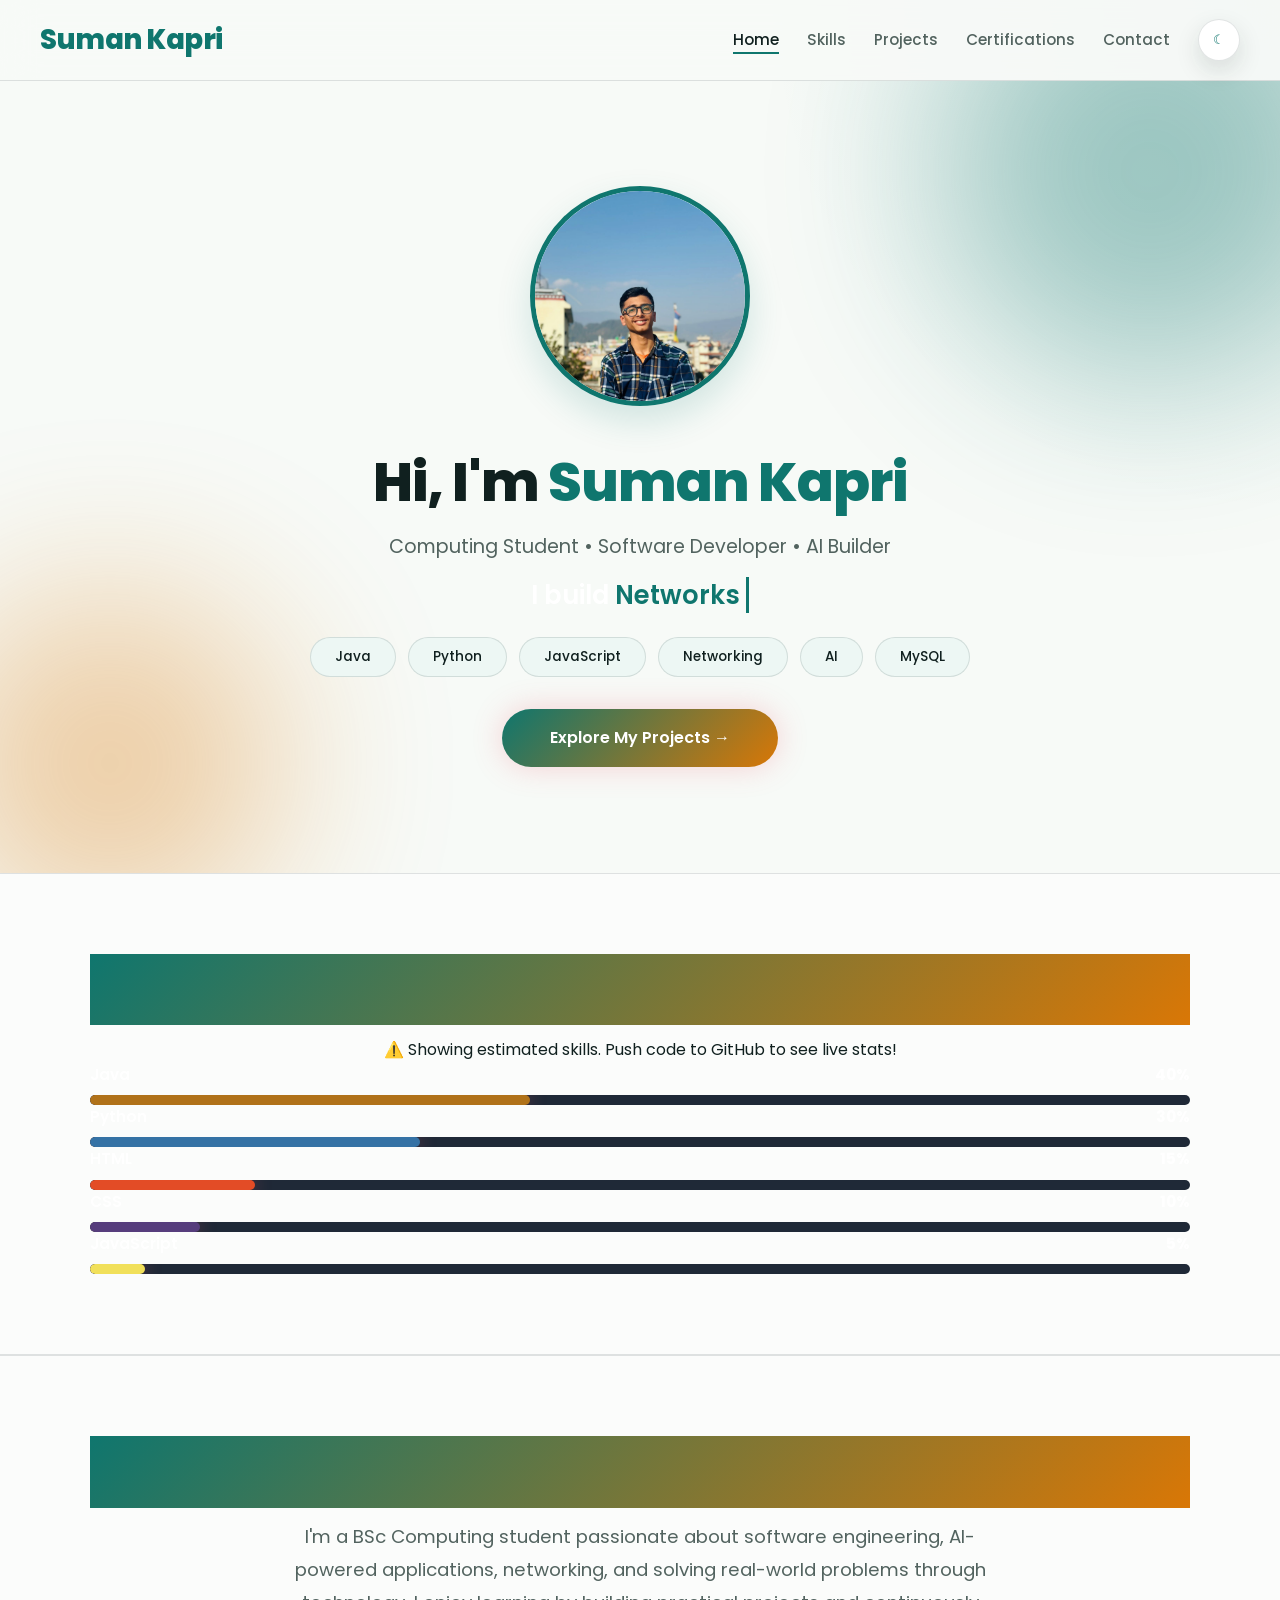
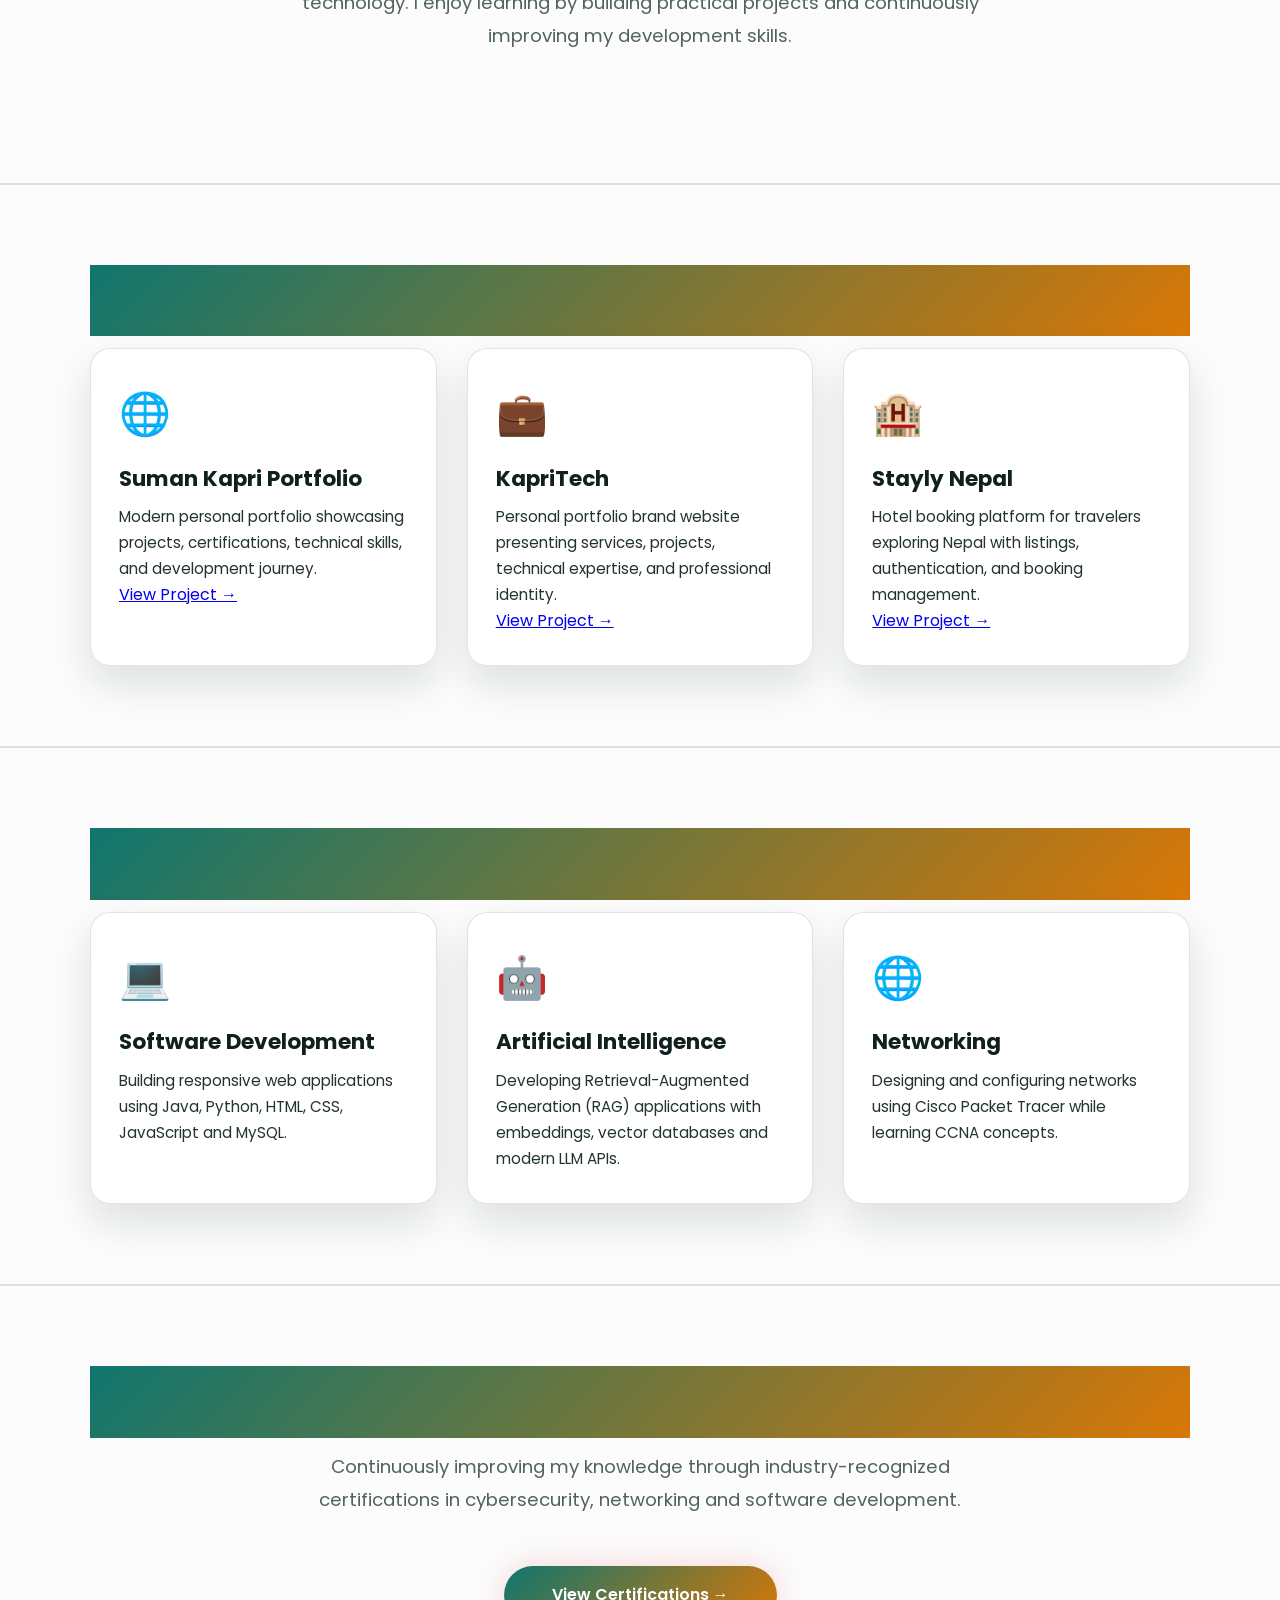
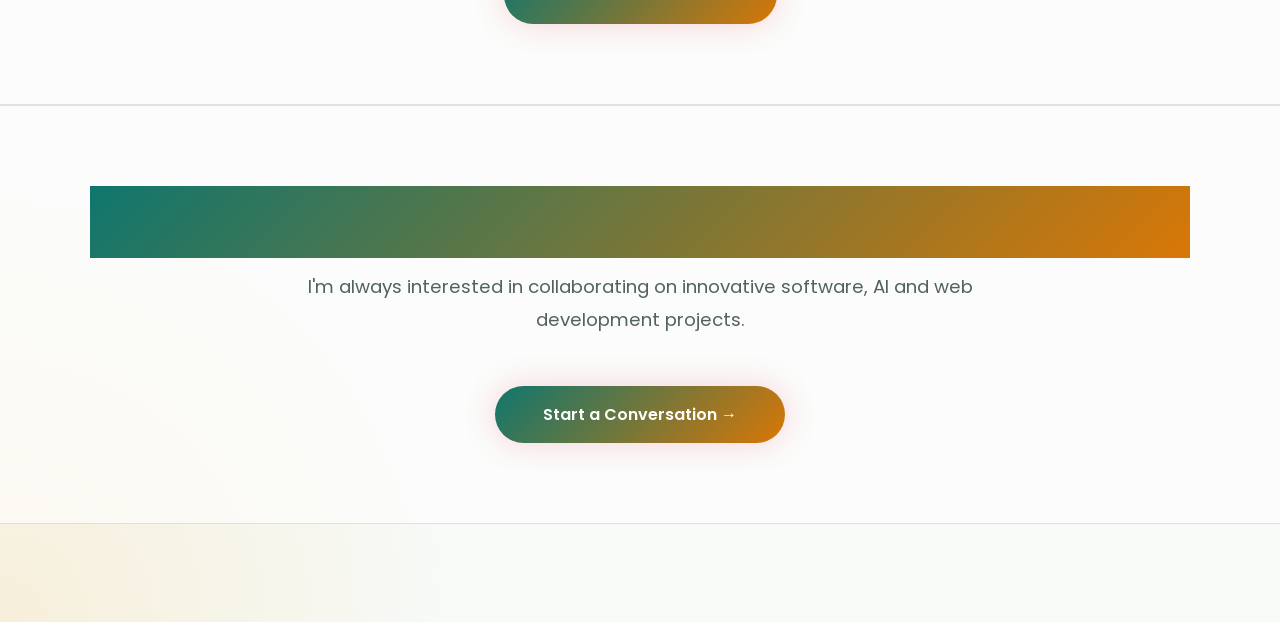
==== index.html @ a9ea6607 "Add new style.color, toogle theme ," ====
<!DOCTYPE html> 
<html lang="en"> 
    <head> <meta charset="UTF-8" />
         <meta name="viewport" content="width=device-width, initial-scale=1.0" /> 
         <title>Suman Kapri | Software Developer & AI Builder</title>
         <meta name="description" content="Portfolio of Suman Kapri, a BSc Computing student building software, AI applications, web projects, and networking solutions." />
         <!-- Premium Google Font --> 
          <link href="https://fonts.googleapis.com/css2?family=Poppins:wght@400;500;600;700;800&display=swap" rel="stylesheet" />
           <link rel="stylesheet" href="css/style.css" /> 
        </head>

<body>

<header>
    <nav>
        <div class="logo">Suman Kapri</div>

        <ul class="nav-links">
            <li><a href="index.html" class="active">Home</a></li>
            <li><a href="skills.html">Skills</a></li>
            <li><a href="projects.html">Projects</a></li>
            <li><a href="certifications.html">Certifications</a></li>
            <li><a href="contact.html">Contact</a></li>
            <li><button class="theme-toggle" type="button" aria-label="Switch theme" title="Switch theme"><span class="theme-icon">☀</span></button></li>
        </ul>
    </nav>
</header>

<!-- HERO -->

<section class="hero">

    <div class="floating-blob blob-1"></div>
    <div class="floating-blob blob-2"></div>

    <div class="hero-content">

        <img src="assets/suman-profile.jpg" alt="Suman Kapri">

        <h1>
            Hi, I'm <span>Suman Kapri</span>
        </h1>

        <p class="subtitle">
            Computing Student • Software Developer • AI Builder
        </p>

        <div class="typing-wrapper">
            <span class="static-text">I build </span>
            <span class="dynamic-text">AI Applications</span>
        </div>

        <div class="tech-tags">
            <span>Java</span>
            <span>Python</span>
            <span>JavaScript</span>
            <span>Networking</span>
            <span>AI</span>
            <span>MySQL</span>
        </div>

        <a href="projects.html" class="btn-glow">
            Explore My Projects →
        </a>

    </div>

</section>

<!-- GitHub Skills -->

<section class="expertise-section">

<div class="expertise-container">

<h2>GitHub <span>Tech Stack</span></h2>

<p id="githubSkillSummary">
Loading languages from GitHub...
</p>

<div id="githubSkillBars"></div>

</div>

</section>

<!-- ABOUT -->

<section class="expertise-section">

<div class="expertise-container">

<h2>About Me</h2>

<p class="expertise-intro">

I'm a BSc Computing student passionate about software engineering, AI-powered applications, networking, and solving real-world problems through technology. I enjoy learning by building practical projects and continuously improving my development skills.

</p>

</div>

</section>

<!-- FEATURED PROJECTS -->

<section class="expertise-section">

<div class="expertise-container">

<h2>Featured <span>Projects</span></h2>

<div class="expertise-grid">

<div class="expertise-card">

<div class="icon">🌐</div>

<h3>Suman Kapri Portfolio</h3>

<p>Modern personal portfolio showcasing projects, certifications, technical skills, and development journey.</p>

<a href="projects.html">View Project →</a>

</div>

<div class="expertise-card">

<div class="icon">💼</div>

<h3>KapriTech</h3>

<p>Personal portfolio brand website presenting services, projects, technical expertise, and professional identity.</p>

<a href="projects.html">View Project →</a>

</div>

<div class="expertise-card">

<div class="icon">🏨</div>

<h3>Stayly Nepal</h3>

<p>Hotel booking platform for travelers exploring Nepal with listings, authentication, and booking management.</p>

<a href="projects.html">View Project →</a>

</div>

</div>

</div>

</section>

<!-- EXPERTISE -->

<section class="expertise-section">

<div class="expertise-container">

<h2>My Expertise</h2>

<div class="expertise-grid">

<div class="expertise-card">

<div class="icon">💻</div>

<h3>Software Development</h3>

<p>Building responsive web applications using Java, Python, HTML, CSS, JavaScript and MySQL.</p>

</div>

<div class="expertise-card">

<div class="icon">🤖</div>

<h3>Artificial Intelligence</h3>

<p>Developing Retrieval-Augmented Generation (RAG) applications with embeddings, vector databases and modern LLM APIs.</p>

</div>

<div class="expertise-card">

<div class="icon">🌐</div>

<h3>Networking</h3>

<p>Designing and configuring networks using Cisco Packet Tracer while learning CCNA concepts.</p>

</div>

</div>

</div>

</section>

<!-- CERTIFICATIONS -->

<section class="expertise-section">

<div class="expertise-container">

<h2>Latest <span>Certifications</span></h2>

<p class="expertise-intro">

Continuously improving my knowledge through industry-recognized certifications in cybersecurity, networking and software development.

</p>

<a href="certifications.html" class="btn-glow">

View Certifications →

</a>

</div>

</section>



<section class="expertise-section">

<div class="expertise-container">

<h2>Let's Build Something Great</h2>

<p class="expertise-intro">

I'm always interested in collaborating on innovative software, AI and web development projects.

</p>

        <a href="contact.html"
class="btn-glow">

Start a Conversation →

</a>

</div>

</section>

<footer>

<p>© 2026 Suman Kapri • Built with HTML, CSS & JavaScript</p>

</footer>

<script src="js/script.js"></script>

</body>
</html>
---- css/style.css ----
/* ============================================================
   RESET & BASE
   ============================================================ */
* {
    margin: 0;
    padding: 0;
    box-sizing: border-box;
}

:root {
    --bg: #071013;
    --surface: #0d1b1e;
    --surface-strong: #10242a;
    --text: #f5fbf8;
    --muted: #a7bbb6;
    --border: rgba(255, 255, 255, 0.09);
    --accent: #14b8a6;
    --accent-2: #f59e0b;
    --accent-soft: rgba(20, 184, 166, 0.16);
    --shadow: rgba(0, 0, 0, 0.34);
    --hero-glow: rgba(20, 184, 166, 0.28);
}

body.light-theme {
    --bg: #f7faf7;
    --surface: #ffffff;
    --surface-strong: #edf7f4;
    --text: #10201f;
    --muted: #52635f;
    --border: rgba(15, 36, 34, 0.12);
    --accent: #0f766e;
    --accent-2: #d97706;
    --accent-soft: rgba(15, 118, 110, 0.12);
    --shadow: rgba(15, 36, 34, 0.13);
    --hero-glow: rgba(15, 118, 110, 0.16);
}

html {
    scroll-behavior: smooth;
}

body {
    font-family: 'Poppins', sans-serif;
    background:
        radial-gradient(circle at top right, var(--accent-soft), transparent 32rem),
        radial-gradient(circle at bottom left, rgba(245, 158, 11, 0.12), transparent 28rem),
        var(--bg);
    color: var(--text);
    min-height: 100vh;
    overflow-x: hidden;
    line-height: 1.6;
    transition: background 0.3s ease, color 0.3s ease;
}

/* ============================================================
   HEADER / NAV
   ============================================================ */
header {
    padding: 18px 40px;
    background: rgba(10, 10, 15, 0.92);
    backdrop-filter: blur(18px);
    -webkit-backdrop-filter: blur(18px);
    border-bottom: 1px solid rgba(255, 255, 255, 0.06);
    position: sticky;
    top: 0;
    z-index: 1000;
}

nav {
    display: flex;
    justify-content: space-between;
    align-items: center;
    max-width: 1200px;
    margin: 0 auto;
}

.logo {
    font-size: 1.7rem;
    font-weight: 800;
    color: #f5576c;
    letter-spacing: -0.5px;
}
.logo span {
    color: #fff;
    font-weight: 300;
}

.nav-links {
    display: flex;
    align-items: center;
    gap: 28px;
    list-style: none;
}
.nav-links li a {
    color: rgba(255, 255, 255, 0.8);
    text-decoration: none;
    font-weight: 500;
    font-size: 0.95rem;
    transition: color 0.3s ease;
    position: relative;
}
.nav-links li a::after {
    content: '';
    position: absolute;
    bottom: -4px;
    left: 0;
    width: 0%;
    height: 2px;
    background: #f5576c;
    transition: width 0.3s ease;
}
.nav-links li a:hover::after,
.nav-links li a.active::after {
    width: 100%;
}
.nav-links li a:hover,
.nav-links li a.active {
    color: #fff;
}
.nav-links li a i {
    font-size: 1.2rem;
    background: rgba(255, 255, 255, 0.06);
    padding: 8px 10px;
    border-radius: 50%;
    transition: all 0.3s ease;
    width: 38px;
    text-align: center;
    color: #fff;
}
.nav-links li a i:hover {
    background: #f5576c;
    color: #fff !important;
    transform: translateY(-3px);
    box-shadow: 0 8px 28px rgba(245, 87, 108, 0.45);
}

/* ============================================================
   HERO
   ============================================================ */

   .hero-content img {
    width: 220px;
    height: 220px;
    border-radius: 50%;
    object-fit: cover;
    object-position: center top;
    border: 5px solid #F5576C;
    box-shadow: 0 15px 35px rgba(245, 87, 108, 0.35);
    margin-bottom: 25px;
    transition: transform 0.4s ease;
}

.hero-content img:hover {
    transform: scale(1.05);
}

.hero {
    min-height: 88vh;
    display: flex;
    align-items: center;
    justify-content: center;
    padding: 40px 20px;
    position: relative;
    overflow: hidden;
}

.floating-blob {
    position: absolute;
    border-radius: 50%;
    filter: blur(90px);
    opacity: 0.35;
    animation: floatBlob 7s ease-in-out infinite alternate;
}
.blob-1 {
    width: 420px;
    height: 420px;
    background: #f5576c;
    top: -120px;
    right: -80px;
}
.blob-2 {
    width: 340px;
    height: 340px;
    background: #f093fb;
    bottom: -60px;
    left: -60px;
    animation-delay: 2.2s;
}
@keyframes floatBlob {
    0% { transform: translate(0, 0) scale(1); }
    100% { transform: translate(35px, -35px) scale(1.12); }
}

.hero-content {
    text-align: center;
    max-width: 820px;
    z-index: 2;
    position: relative;
}
.hero-content .avatar {
    width: 150px;
    height: 150px;
    border-radius: 50%;
    object-fit: cover;
    border: 3px solid rgba(255, 255, 255, 0.08);
    box-shadow: 0 0 50px rgba(245, 87, 108, 0.2);
    transition: all 0.5s ease;
    margin-bottom: 22px;
}
.hero-content .avatar:hover {
    transform: scale(1.04);
    box-shadow: 0 0 70px rgba(245, 87, 108, 0.35);
    border-color: #f5576c;
}
.hero-content h1 {
    font-size: 3.4rem;
    font-weight: 800;
    margin-bottom: 6px;
    letter-spacing: -1px;
}
.hero-content h1 .highlight,
.hero-content h1 span {
    color: #f5576c;
}
.hero-content .subtitle {
    font-size: 1.2rem;
    color: #aaa;
    font-weight: 400;
    margin-bottom: 12px;
}
.typing-wrapper {
    font-size: 1.6rem;
    font-weight: 600;
    margin: 8px 0 22px;
}
.typing-wrapper .static-text {
    color: #fff;
}
.typing-wrapper .dynamic-text {
    color: #f5576c;
    border-right: 3px solid #f5576c;
    padding-right: 6px;
    animation: blinkCursor 0.75s step-end infinite;
}
@keyframes blinkCursor {
    50% { border-color: transparent; }
}

.tech-tags {
    display: flex;
    flex-wrap: wrap;
    justify-content: center;
    gap: 12px;
    margin: 18px 0 32px;
}
.tech-tags span {
    background: rgba(255, 255, 255, 0.05);
    padding: 8px 24px;
    border-radius: 50px;
    font-size: 0.85rem;
    font-weight: 500;
    color: #ddd;
    border: 1px solid rgba(255, 255, 255, 0.05);
    transition: all 0.3s ease;
    cursor: default;
}
.tech-tags span:hover {
    background: rgba(245, 87, 108, 0.12);
    border-color: #f5576c;
    transform: translateY(-2px);
    color: #fff;
}

.btn-glow {
    display: inline-block;
    padding: 16px 48px;
    background: linear-gradient(135deg, #f093fb, #f5576c);
    color: #fff;
    font-weight: 600;
    font-size: 1rem;
    border-radius: 50px;
    text-decoration: none;
    transition: all 0.3s ease;
    box-shadow: 0 0 30px rgba(245, 87, 108, 0.25);
    border: none;
    cursor: pointer;
}
.btn-glow:hover {
    transform: translateY(-3px) scale(1.02);
    box-shadow: 0 0 55px rgba(245, 87, 108, 0.45);
}

/* ============================================================
   EXPERTISE
   ============================================================ */
.expertise-section {
    padding: 80px 20px;
    background: rgba(255, 255, 255, 0.015);
    border-top: 1px solid rgba(255, 255, 255, 0.05);
    border-bottom: 1px solid rgba(255, 255, 255, 0.05);
    text-align: center;
}
.expertise-container {
    max-width: 1100px;
    margin: 0 auto;
}
.expertise-container h2 {
    font-size: 2.8rem;
    font-weight: 800;
    margin-bottom: 12px;
    background: linear-gradient(135deg, #f093fb, #f5576c);
    -webkit-background-clip: text;
    -webkit-text-fill-color: transparent;
    background-clip: text;
}
.expertise-intro {
    font-size: 1.15rem;
    color: #bbb;
    max-width: 700px;
    margin: 0 auto 50px;
    line-height: 1.8;
}
.expertise-grid {
    display: grid;
    grid-template-columns: repeat(auto-fit, minmax(270px, 1fr));
    gap: 30px;
    text-align: left;
}
.expertise-card {
    background: rgba(255, 255, 255, 0.04);
    padding: 32px 28px;
    border-radius: 20px;
    border: 1px solid rgba(255, 255, 255, 0.06);
    transition: all 0.35s ease;
    position: relative;
    overflow: hidden;
}
.expertise-card::before {
    content: '';
    position: absolute;
    inset: 0;
    background: radial-gradient(circle at 20% 30%, rgba(245, 87, 108, 0.06), transparent 70%);
    opacity: 0;
    transition: opacity 0.5s ease;
}
.expertise-card:hover::before {
    opacity: 1;
}
.expertise-card:hover {
    transform: translateY(-8px);
    border-color: #f5576c;
    box-shadow: 0 20px 40px rgba(0, 0, 0, 0.35);
    background: rgba(255, 255, 255, 0.06);
}
.expertise-card .icon {
    font-size: 2.6rem;
    margin-bottom: 14px;
    display: block;
}
.expertise-card h3 {
    font-size: 1.35rem;
    color: #fff;
    margin-bottom: 8px;
}
.expertise-card p {
    color: #b0b0b0;
    line-height: 1.7;
    font-size: 0.95rem;
}

/* ============================================================
   PROJECTS (ALIGNED WITH YOUR SNIPPET)
   ============================================================ */
.page-hero {
    padding: 60px 20px 30px;
    text-align: center;
}
.page-hero-content h1 {
    font-size: 3rem;
    font-weight: 800;
    margin-bottom: 8px;
}
.page-hero-content h1 span {
    color: #f5576c;
}
.page-hero-content p {
    color: #aaa;
    font-size: 1.15rem;
}

.projects-section {
    padding: 30px 20px 80px;
    max-width: 1200px;
    margin: 0 auto;
}

/* ---- Project card (your style) ---- */
.project-card {
    display: flex;
    gap: 30px;
    background: #111827;
    border: 1px solid rgba(255, 255, 255, 0.08);
    border-radius: 20px;
    overflow: hidden;
    margin: 40px 0;
    transition: 0.35s ease;
}
.project-card:hover {
    transform: translateY(-8px);
    box-shadow: 0 18px 40px rgba(0, 0, 0, 0.35);
}

.project-image {
    width: 40%;
    min-height: 320px;
    overflow: hidden;
}
.project-image img {
    width: 100%;
    height: 100%;
    object-fit: cover;
    transition: 0.4s;
}
.project-card:hover .project-image img {
    transform: scale(1.05);
}

.project-content {
    width: 60%;
    padding: 35px;
}
.project-category {
    display: inline-block;
    color: #f5576c;
    font-size: 14px;
    font-weight: 600;
    margin-bottom: 12px;
    letter-spacing: 1px;
}
.project-title {
    color: #fff;
    font-size: 2rem;
    margin-bottom: 18px;
}
.project-description {
    color: #bfc7d5;
    line-height: 1.8;
    font-size: 16px;
    margin-bottom: 25px;
}
.project-tech {
    display: flex;
    flex-wrap: wrap;
    gap: 10px;
    margin-bottom: 30px;
}
.project-tech span {
    background: #1f2937;
    color: #fff;
    padding: 8px 14px;
    border-radius: 30px;
    font-size: 14px;
    transition: 0.3s;
}
.project-tech span:hover {
    background: #f5576c;
}
.project-links {
    display: flex;
    gap: 15px;
}
.btn-project {
    text-decoration: none;
    padding: 12px 22px;
    border-radius: 10px;
    background: #f5576c;
    color: #fff;
    font-weight: 600;
    transition: 0.3s;
}
.btn-project:hover {
    background: #e6475d;
}
.btn-project.demo {
    background: transparent;
    border: 2px solid #f5576c;
}
.btn-project.demo:hover {
    background: #f5576c;
}

/* ============================================================
   CERTIFICATIONS
   ============================================================ */
.certifications-header {
    max-width: 800px;
    margin: 80px auto 50px;
    text-align: center;
    padding: 0 20px;
}
.certifications-header h1 {
    font-size: 3rem;
    margin-bottom: 12px;
    font-weight: 800;
}
.certifications-header h1 span {
    color: #f5576c;
}
.certifications-header p {
    color: #aaa;
    line-height: 1.8;
    font-size: 1.05rem;
}
.certifications-grid {
    max-width: 1200px;
    margin: 0 auto 80px;
    padding: 0 20px;
    display: grid;
    grid-template-columns: repeat(auto-fit, minmax(340px, 1fr));
    gap: 30px;
}
.certificate-card {
    background: #111118;
    border-radius: 20px;
    padding: 32px 28px;
    border: 1px solid rgba(255, 255, 255, 0.06);
    transition: all 0.35s ease;
}
.certificate-card:hover {
    transform: translateY(-6px);
    border-color: #f5576c;
    box-shadow: 0 18px 40px rgba(0, 0, 0, 0.3);
}
.certificate-card h2 {
    color: #fff;
    font-size: 1.4rem;
    margin-bottom: 10px;
}
.certificate-card p {
    color: #b0b0b0;
    line-height: 1.7;
    margin: 6px 0;
}
.certificate-card h4 {
    color: #ddd;
    margin-top: 20px;
    margin-bottom: 12px;
    font-size: 0.95rem;
    font-weight: 600;
}
.certificate-card .skills {
    display: flex;
    flex-wrap: wrap;
    gap: 8px;
    margin-bottom: 22px;
}
.certificate-card .skills span {
    background: rgba(255, 255, 255, 0.06);
    color: #ccc;
    padding: 6px 16px;
    border-radius: 50px;
    font-size: 0.8rem;
    font-weight: 500;
    transition: 0.3s ease;
}
.certificate-card .skills span:hover {
    background: rgba(245, 87, 108, 0.15);
    color: #f5576c;
}
.certificate-buttons {
    display: flex;
    flex-wrap: wrap;
    gap: 12px;
}
.certificate-buttons a {
    text-decoration: none;
    padding: 10px 24px;
    border-radius: 50px;
    font-weight: 600;
    font-size: 0.85rem;
    transition: all 0.3s ease;
}
.certificate-buttons a:first-child {
    background: #f5576c;
    color: #fff;
}
.certificate-buttons a:first-child:hover {
    background: #e0435a;
    transform: translateY(-2px);
    box-shadow: 0 8px 25px rgba(245, 87, 108, 0.25);
}
.certificate-buttons a:last-child {
    border: 2px solid #f5576c;
    color: #f5576c;
    background: transparent;
}
.certificate-buttons a:last-child:hover {
    background: #f5576c;
    color: #fff;
    transform: translateY(-2px);
}

/* ==========================
   SKILLS PAGE
========================== */

.skills-section{
    padding:100px 8%;
    background:#0f172a;
}

.skills-section h2{
    text-align:center;
    font-size:3rem;
    color:#fff;
    margin-bottom:15px;
}

.skills-intro{
    max-width:700px;
    margin:0 auto 70px;
    text-align:center;
    color:#94a3b8;
    line-height:1.8;
}

.skills-grid{
    display:grid;
    grid-template-columns:repeat(auto-fit,minmax(320px,1fr));
    gap:35px;
}

/* CARD */

.skill-card{
    position:relative;
    background:rgba(255,255,255,.05);
    backdrop-filter:blur(15px);
    border:1px solid rgba(255,255,255,.08);
    border-radius:24px;
    padding:35px;
    transition:.4s;
    overflow:hidden;
}

.skill-card::before{
    content:"";
    position:absolute;
    top:0;
    left:0;
    width:100%;
    height:5px;
    background:linear-gradient(90deg,#F5576C,#7C3AED);
}

.skill-card:hover{
    transform:translateY(-10px);
    box-shadow:0 20px 45px rgba(245,87,108,.25);
}

.skill-card h3{
    color:#fff;
    font-size:1.4rem;
    margin-bottom:25px;
}

.skill-card ul{
    list-style:none;
    padding:0;
}

.skill-card li{
    display:flex;
    align-items:center;
    margin:14px 0;
    color:#d1d5db;
    font-size:15px;
}

.skill-card li::before{
    content:"✔";
    color:#F5576C;
    font-weight:bold;
    margin-right:12px;
}

/* GITHUB */

.github-skills-wrapper{
    margin-top:90px;
    background:rgba(255,255,255,.04);
    border:1px solid rgba(255,255,255,.08);
    border-radius:25px;
    padding:50px;
}

.github-skills-wrapper h2{
    margin-bottom:30px;
}

.skill-bars-container{
    margin-top:30px;
}

/* CURRENT FOCUS */

.focus-box{
    margin-top:80px;
    text-align:center;
}

.focus-tags{
    display:flex;
    flex-wrap:wrap;
    justify-content:center;
    gap:15px;
    margin-top:30px;
}

.focus-tags span{
    padding:12px 22px;
    background:#1e293b;
    border-radius:50px;
    color:#fff;
    border:1px solid rgba(255,255,255,.08);
    transition:.3s;
}

.focus-tags span:hover{
    background:#F5576C;
}

/* ============================================================
   CONTACT
   ============================================================ */
.contact-header {
    max-width: 800px;
    margin: 80px auto 45px;
    text-align: center;
    padding: 0 20px;
}

.contact-header h1 {
    font-size: 3rem;
    font-weight: 800;
    margin-bottom: 12px;
    background: linear-gradient(135deg, #f093fb, #f5576c);
    -webkit-background-clip: text;
    -webkit-text-fill-color: transparent;
    background-clip: text;
}

.contact-header p {
    color: #aaa;
    line-height: 1.8;
    font-size: 1.05rem;
}

.contact-container {
    width: min(1120px, calc(100% - 40px));
    margin: 0 auto 80px;
    display: grid;
    grid-template-columns: minmax(260px, 0.9fr) minmax(320px, 1.1fr);
    gap: 30px;
}

.contact-info {
    display: grid;
    gap: 18px;
}

.info-card,
.contact-form {
    background: rgba(255, 255, 255, 0.04);
    border: 1px solid rgba(255, 255, 255, 0.07);
    border-radius: 20px;
    padding: 26px;
    box-shadow: 0 18px 40px rgba(0, 0, 0, 0.22);
}

.info-card {
    min-height: 132px;
}

.info-card i {
    color: #f5576c;
    font-size: 1.45rem;
    margin-bottom: 12px;
}

.info-card h3 {
    font-size: 1.1rem;
    margin-bottom: 6px;
}

.info-card p,
.info-card a {
    color: #bfc7d5;
    text-decoration: none;
    overflow-wrap: anywhere;
}

.info-card a:hover {
    color: #fff;
}

.contact-form form {
    display: grid;
    gap: 16px;
}

.contact-form input,
.contact-form textarea {
    width: 100%;
    border: 1px solid rgba(255, 255, 255, 0.08);
    border-radius: 12px;
    background: #0f172a;
    color: #fff;
    font: inherit;
    padding: 14px 16px;
    outline: none;
    transition: border-color 0.25s ease, box-shadow 0.25s ease;
}

.contact-form textarea {
    resize: vertical;
    min-height: 160px;
}

.contact-form input:focus,
.contact-form textarea:focus {
    border-color: #f5576c;
    box-shadow: 0 0 0 4px rgba(245, 87, 108, 0.12);
}

.contact-form button {
    justify-self: start;
    border: 0;
    border-radius: 50px;
    padding: 14px 34px;
    background: linear-gradient(135deg, #f093fb, #f5576c);
    color: #fff;
    font: inherit;
    font-weight: 700;
    cursor: pointer;
    transition: transform 0.25s ease, box-shadow 0.25s ease;
}

.contact-form button:hover {
    transform: translateY(-2px);
    box-shadow: 0 12px 30px rgba(245, 87, 108, 0.28);
}

/* ============================================================
   THEME POLISH
   ============================================================ */
header {
    background: color-mix(in srgb, var(--bg) 88%, transparent);
    border-bottom-color: var(--border);
}

.logo,
.hero-content h1 .highlight,
.hero-content h1 span,
.typing-wrapper .dynamic-text,
.project-category,
.certifications-header h1 span,
.certificate-card .skills span:hover,
.info-card i,
footer p:hover,
.footer-social a:hover {
    color: var(--accent);
}

.nav-links li a {
    color: var(--muted);
}

.nav-links li a:hover,
.nav-links li a.active {
    color: var(--text);
}

.nav-links li a::after,
.nav-links li a i:hover,
.project-tech span:hover,
.btn-project,
.certificate-buttons a:first-child,
.certificate-buttons a:last-child:hover,
.focus-tags span:hover {
    background: var(--accent);
}

.hero-content img,
.hero-content .avatar:hover,
.tech-tags span:hover,
.expertise-card:hover,
.certificate-card:hover,
.btn-project.demo,
.certificate-buttons a:last-child,
.contact-form input:focus,
.contact-form textarea:focus {
    border-color: var(--accent);
}

.typing-wrapper .dynamic-text {
    border-right-color: var(--accent);
}

.blob-1 {
    background: var(--accent);
}

.blob-2 {
    background: var(--accent-2);
}

.btn-glow,
.expertise-container h2,
.skill-card::before,
.contact-header h1,
.contact-form button {
    background: linear-gradient(135deg, var(--accent), var(--accent-2));
}

.hero-content img {
    box-shadow: 0 15px 35px var(--hero-glow);
}

.expertise-section {
    background: color-mix(in srgb, var(--surface) 58%, transparent);
    border-color: var(--border);
}

.expertise-card,
.skill-card,
.github-skills-wrapper,
.info-card,
.contact-form {
    background: color-mix(in srgb, var(--surface) 88%, transparent);
    border-color: var(--border);
    box-shadow: 0 18px 40px var(--shadow);
}

.project-card,
.certificate-card {
    background: var(--surface);
    border-color: var(--border);
}

.skills-section,
.contact-form input,
.contact-form textarea {
    background: var(--surface-strong);
}

.hero-content .subtitle,
.expertise-intro,
.page-hero-content p,
.certifications-header p,
.skills-intro,
.github-summary,
.info-card p,
.info-card a {
    color: var(--muted);
}

.expertise-card h3,
.project-title,
.certificate-card h2,
.skill-card h3,
.github-skills-wrapper h2,
.github-skills-wrapper h3,
.skill-info,
.contact-form input,
.contact-form textarea {
    color: var(--text);
}

.expertise-card p,
.project-description,
.certificate-card p,
.skill-card li {
    color: color-mix(in srgb, var(--text) 72%, var(--muted));
}

.skill-card li::before {
    color: var(--accent);
}

.tech-tags span,
.project-tech span,
.certificate-card .skills span,
.focus-tags span {
    background: var(--surface-strong);
    color: var(--text);
    border-color: var(--border);
}

footer {
    border-top-color: var(--border);
}

footer p {
    color: var(--muted);
}

.theme-toggle {
    width: 42px;
    height: 42px;
    display: inline-grid;
    place-items: center;
    border: 1px solid var(--border);
    border-radius: 50%;
    background: var(--surface);
    color: var(--accent);
    cursor: pointer;
    box-shadow: 0 10px 24px var(--shadow);
    transition: transform 0.25s ease, background 0.25s ease, color 0.25s ease;
}

.theme-toggle:hover {
    transform: translateY(-2px);
    background: var(--accent);
    color: #fff;
}

/* RESPONSIVE */

@media(max-width:768px){

.skills-section{
    padding:70px 25px;
}

.skills-section h2{
    font-size:2.2rem;
}

.github-skills-wrapper{
    padding:30px;
}

}


/* ============================================================
   GITHUB LIVE SKILL BARS
============================================================ */

.github-skills-wrapper{
    margin-top:80px;
    padding:45px;
    background:rgba(255,255,255,.05);
    backdrop-filter:blur(18px);
    border:1px solid rgba(255,255,255,.08);
    border-radius:24px;
    box-shadow:0 15px 40px rgba(0,0,0,.25);
}

.github-skills-wrapper h2,
.github-skills-wrapper h3{
    text-align:center;
    color:#fff;
    font-size:1.7rem;
    margin-bottom:35px;
}

.skill-bars-container{
    display:flex;
    flex-direction:column;
    gap:22px;
}

.skill-row{
    opacity:0;
    animation:slideBar .7s ease forwards;
}

.skill-row:nth-child(1){animation-delay:.05s;}
.skill-row:nth-child(2){animation-delay:.12s;}
.skill-row:nth-child(3){animation-delay:.19s;}
.skill-row:nth-child(4){animation-delay:.26s;}
.skill-row:nth-child(5){animation-delay:.33s;}
.skill-row:nth-child(6){animation-delay:.40s;}

@keyframes slideBar{

0%{
opacity:0;
transform:translateX(-25px);
}

100%{
opacity:1;
transform:translateX(0);
}

}

.skill-info{

display:flex;
justify-content:space-between;
align-items:center;

font-size:.95rem;
font-weight:600;

margin-bottom:8px;

color:#fff;

}

.skill-track{

width:100%;
height:10px;

background:#1f2937;

border-radius:50px;

overflow:hidden;

}

.skill-track span{

display:block;

height:100%;
width:0;

border-radius:50px;

background:linear-gradient(
90deg,
#F5576C,
#7C3AED,
#06B6D4
);

box-shadow:0 0 18px rgba(245,87,108,.4);

transition:width 1.5s ease;

}

.github-summary{

margin-top:30px;

text-align:center;

color:#94a3b8;

font-size:.9rem;

padding-top:20px;

border-top:1px solid rgba(255,255,255,.08);

line-height:1.8;

}

/* ============================================================
   FOOTER
   ============================================================ */
footer {
    padding: 32px 20px;
    text-align: center;
    border-top: 1px solid rgba(255, 255, 255, 0.04);
    margin-top: 10px;
}
footer p {
    color: rgba(255, 255, 255, 0.3);
    font-size: 0.9rem;
    letter-spacing: 0.5px;
    transition: color 0.3s ease;
}
footer p:hover {
    color: #f5576c;
}
.footer-social {
    margin-top: 14px;
    display: flex;
    justify-content: center;
    gap: 18px;
}
.footer-social a {
    color: rgba(255, 255, 255, 0.25);
    font-size: 1.4rem;
    transition: all 0.3s ease;
}
.footer-social a:hover {
    color: #f5576c;
    transform: translateY(-3px);
}

/* ============================================================
   RESPONSIVE
   ============================================================ */
@media (max-width: 900px) {
    .project-card {
        flex-direction: column;
    }
    .project-image,
    .project-content {
        width: 100%;
    }
    .project-image {
        height: 250px;
    }
    .project-title {
        font-size: 1.7rem;
    }
}

@media (max-width: 768px) {
    header { padding: 14px 20px; }
    nav { flex-direction: column; gap: 12px; }
    .nav-links { gap: 18px; flex-wrap: wrap; justify-content: center; }
    .nav-links li a i { font-size: 1rem; padding: 6px 8px; width: 34px; }

    .hero { min-height: 70vh; padding: 20px; }
    .hero-content h1 { font-size: 2.2rem !important; }
    .hero-content .subtitle { font-size: 0.95rem !important; }
    .typing-wrapper { font-size: 1.1rem; }
    .tech-tags span { font-size: 0.75rem; padding: 6px 14px; }
    .btn-glow { padding: 14px 32px !important; font-size: 0.9rem !important; }

    .expertise-container h2 { font-size: 2.2rem !important; }
    .expertise-intro { font-size: 0.95rem !important; padding: 0 10px; }
    .expertise-grid { grid-template-columns: 1fr; gap: 18px; }

    .page-hero-content h1 { font-size: 2.2rem; }
    .projects-section { padding: 20px 10px; }

    .certifications-grid { grid-template-columns: 1fr; padding: 0 10px; }
    .certifications-header h1 { font-size: 2.2rem; }
    .certificate-card { padding: 24px 20px; }
    .contact-header { margin-top: 55px; }
    .contact-header h1 { font-size: 2.2rem; }
    .contact-container {
        grid-template-columns: 1fr;
        width: min(100% - 32px, 680px);
        margin-bottom: 60px;
    }

    .floating-blob { display: none; }
    .github-skills-wrapper { padding: 20px 16px; }

    .project-links { flex-direction: column; align-items: stretch; }
    .btn-project { text-align: center; }
}

@media (max-width: 480px) {
    .hero-content h1 { font-size: 1.8rem !important; }
    .hero-content .avatar { width: 110px; height: 110px; }
    .expertise-card { padding: 24px 18px; }
    .project-card { padding: 0; } /* image and content already have padding */
    .project-content { padding: 20px; }
    .certificate-buttons { flex-direction: column; }
    .certificate-buttons a { text-align: center; }
    .info-card,
    .contact-form { padding: 22px 18px; }
    .contact-form button {
        width: 100%;
        justify-self: stretch;
    }
}
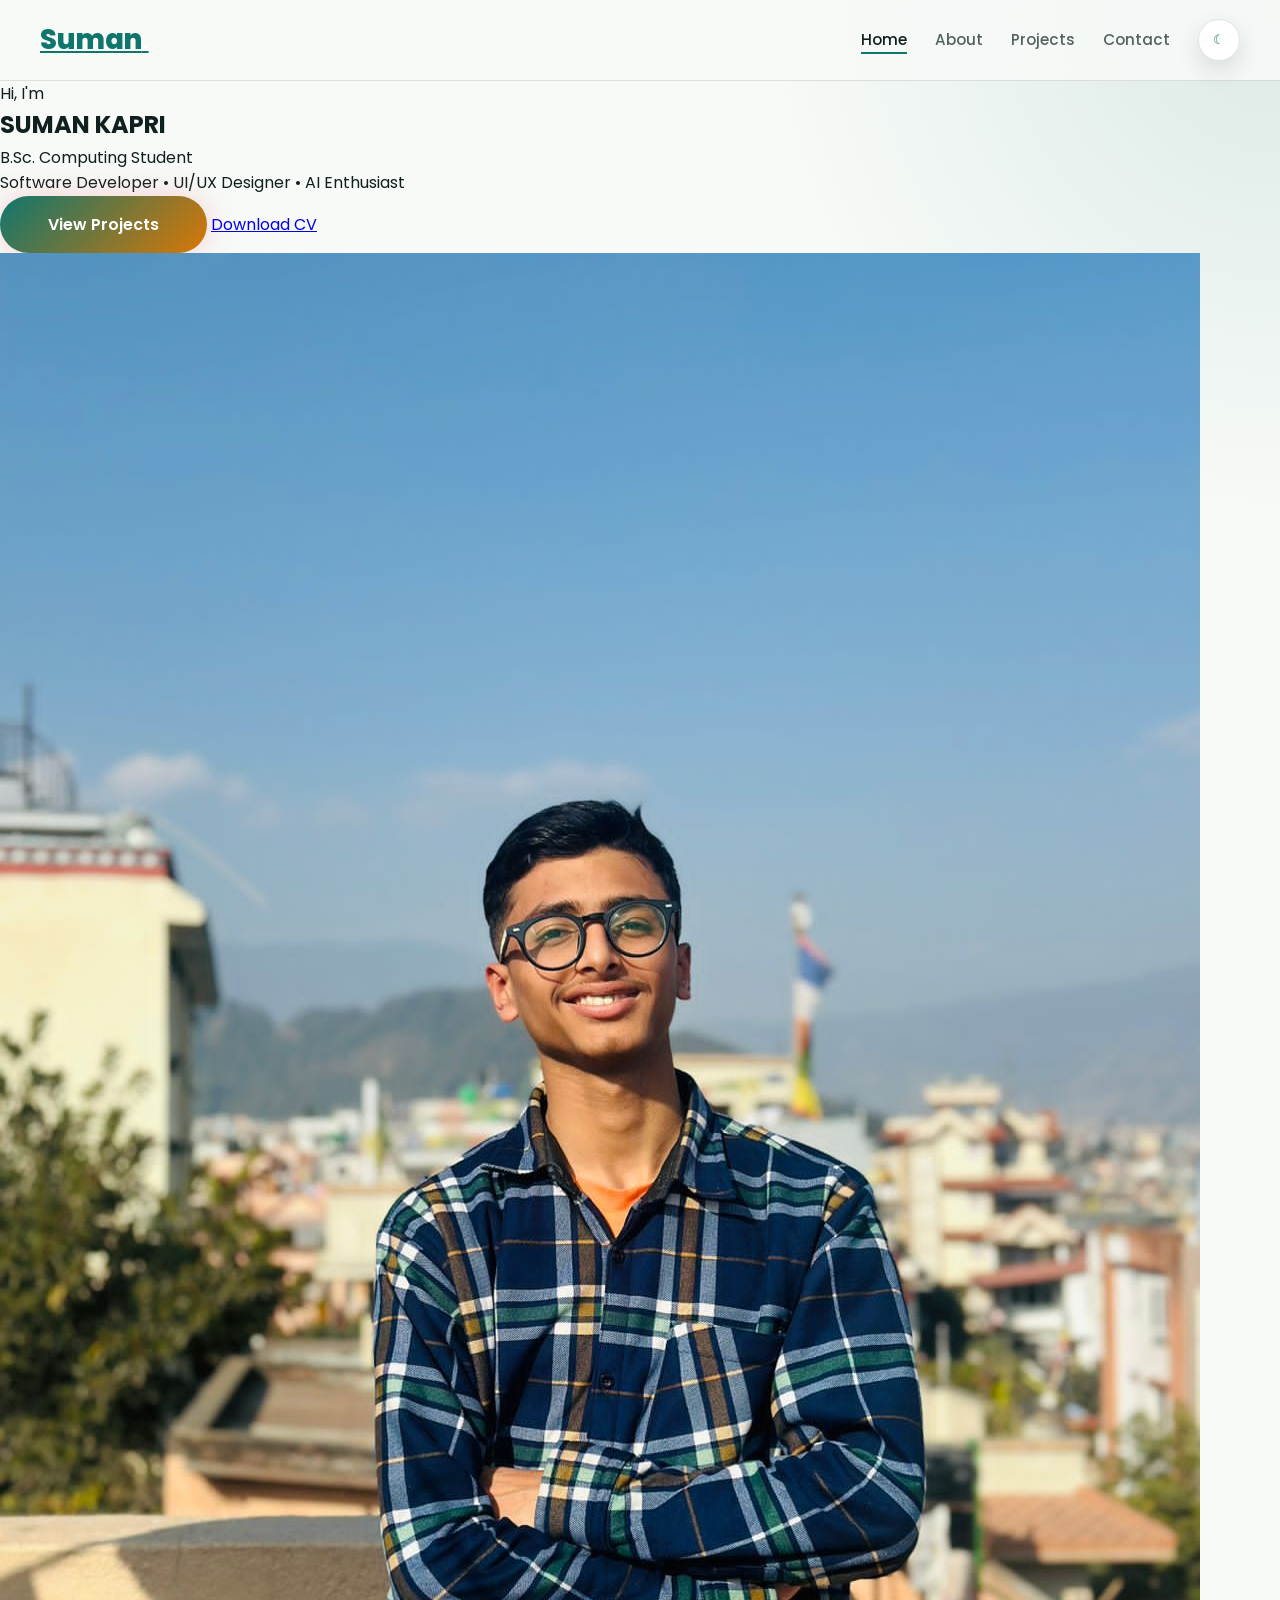
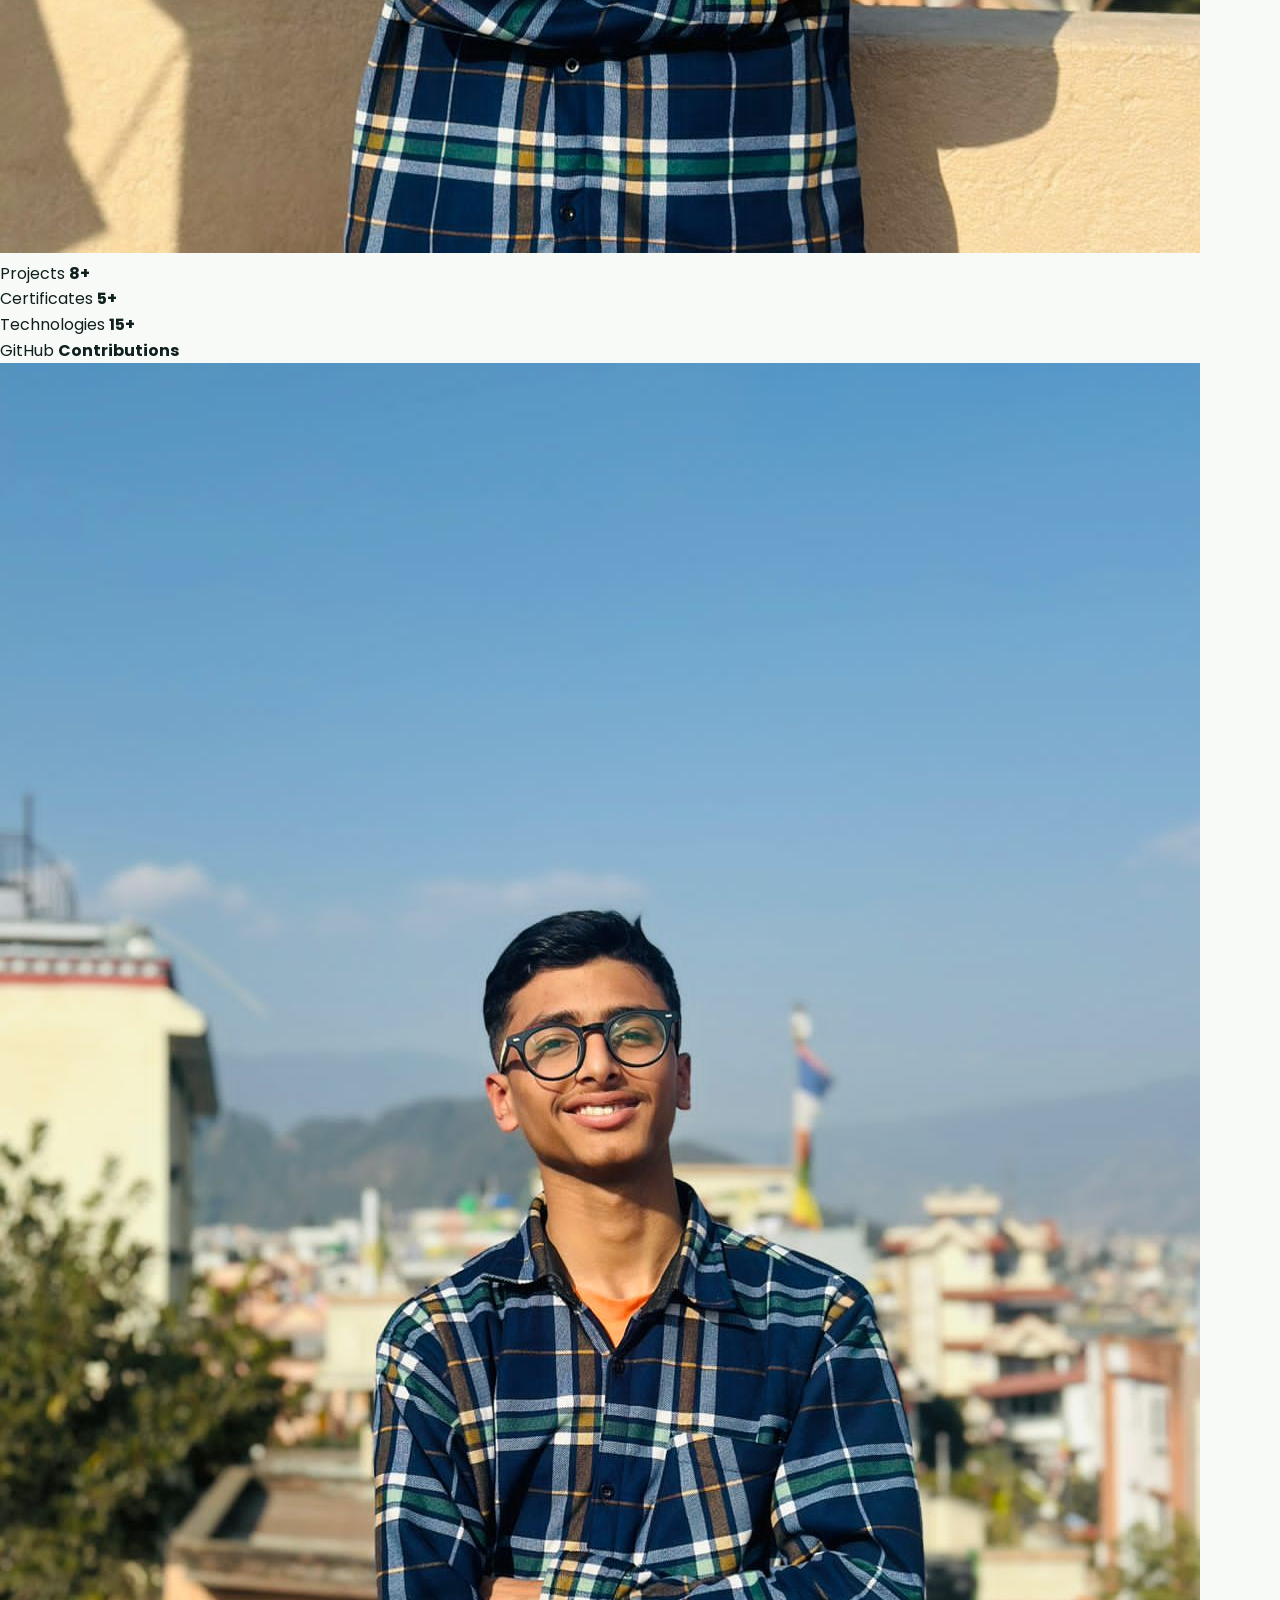
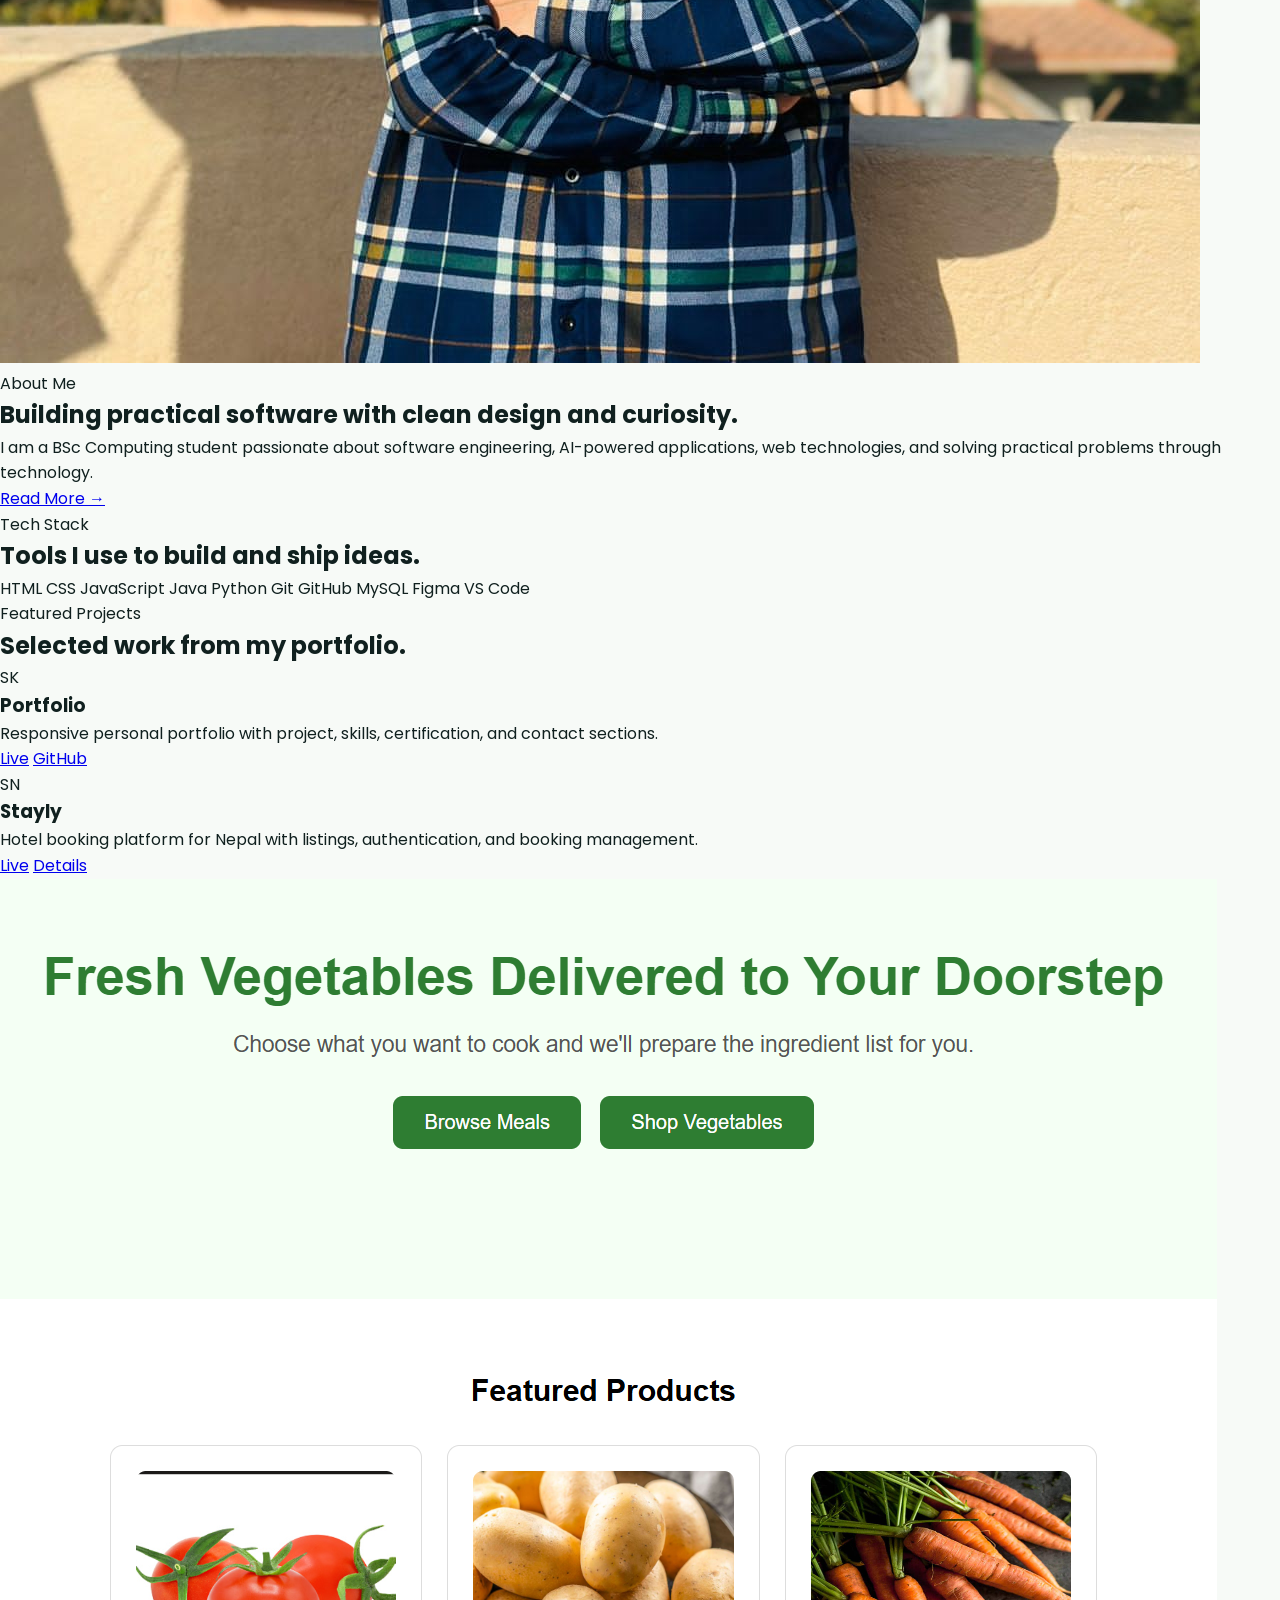
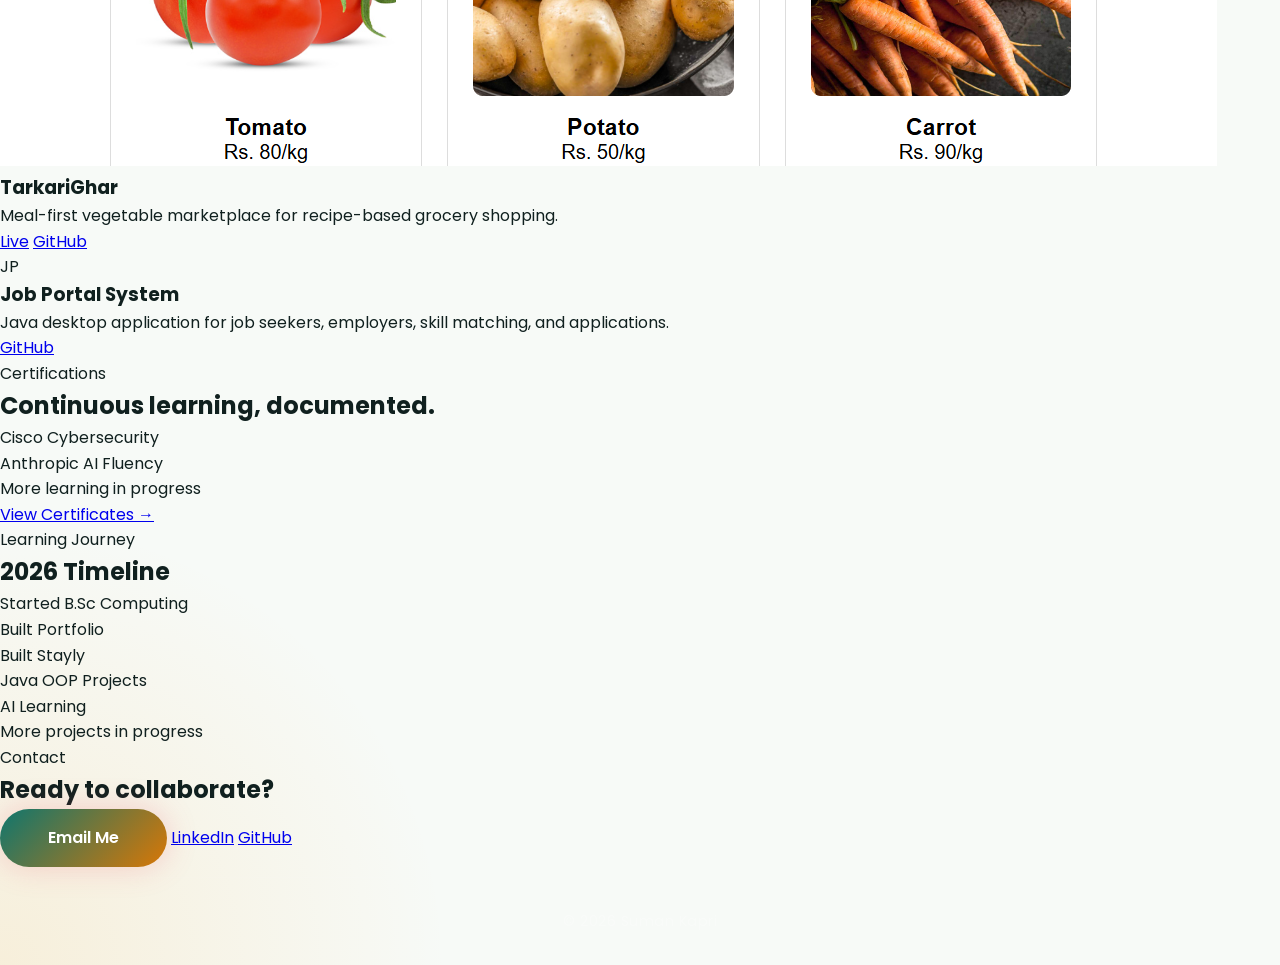
==== commit f55d59f4: "Add projects" ====
--- a/index.html
+++ b/index.html
@@ -1,262 +1,190 @@
-<!DOCTYPE html> 
-<html lang="en"> 
-    <head> <meta charset="UTF-8" />
-         <meta name="viewport" content="width=device-width, initial-scale=1.0" /> 
-         <title>Suman Kapri | Software Developer & AI Builder</title>
-         <meta name="description" content="Portfolio of Suman Kapri, a BSc Computing student building software, AI applications, web projects, and networking solutions." />
-         <!-- Premium Google Font --> 
-          <link href="https://fonts.googleapis.com/css2?family=Poppins:wght@400;500;600;700;800&display=swap" rel="stylesheet" />
-           <link rel="stylesheet" href="css/style.css" /> 
-        </head>
-
-<body>
+<!DOCTYPE html>
+<html lang="en">
+<head>
+    <meta charset="UTF-8" />
+    <meta name="viewport" content="width=device-width, initial-scale=1.0" />
+    <title>Suman Kapri | Software Developer & AI Builder</title>
+    <meta name="description" content="Portfolio of Suman Kapri, a BSc Computing student building software, AI applications, web projects, and networking solutions." />
+    <link href="https://fonts.googleapis.com/css2?family=Poppins:wght@400;500;600;700;800&display=swap" rel="stylesheet" />
+    <link rel="stylesheet" href="css/style.css" />
+</head>
+<body class="home-page">
 
 <header>
     <nav>
-        <div class="logo">Suman Kapri</div>
-
+        <a class="logo" href="index.html">Suman<span>.</span></a>
         <ul class="nav-links">
             <li><a href="index.html" class="active">Home</a></li>
-            <li><a href="skills.html">Skills</a></li>
-            <li><a href="projects.html">Projects</a></li>
-            <li><a href="certifications.html">Certifications</a></li>
-            <li><a href="contact.html">Contact</a></li>
+            <li><a href="#about">About</a></li>
+            <li><a href="#projects">Projects</a></li>
+            <li><a href="#contact">Contact</a></li>
             <li><button class="theme-toggle" type="button" aria-label="Switch theme" title="Switch theme"><span class="theme-icon">☀</span></button></li>
         </ul>
     </nav>
 </header>
 
-<!-- HERO -->
+<main>
+    <section class="home-hero">
+        <div class="home-hero-copy">
+            <p class="hero-kicker">Hi, I'm</p>
+            <h1>SUMAN KAPRI</h1>
+            <p class="hero-degree">B.Sc. Computing Student</p>
+            <p class="hero-role">Software Developer • UI/UX Designer • AI Enthusiast</p>
+            <div class="hero-actions">
+                <a href="#projects" class="btn-glow">View Projects</a>
+                <a href="Resume Suman Kapri.pdf" class="btn-outline" download>Download CV</a>
+            </div>
+        </div>
+        <div class="home-hero-visual" aria-label="Suman Kapri portrait">
+            <div class="portrait-frame">
+                <img src="assets/suman-profile.jpg" alt="Suman Kapri" />
+            </div>
+        </div>
+    </section>
 
-<section class="hero">
+    <section class="home-section quick-stats" aria-label="Quick stats">
+        <div class="stat-card">
+            <span>Projects</span>
+            <strong>8+</strong>
+        </div>
+        <div class="stat-card">
+            <span>Certificates</span>
+            <strong>5+</strong>
+        </div>
+        <div class="stat-card">
+            <span>Technologies</span>
+            <strong>15+</strong>
+        </div>
+        <div class="stat-card">
+            <span>GitHub</span>
+            <strong>Contributions</strong>
+        </div>
+    </section>
 
-    <div class="floating-blob blob-1"></div>
-    <div class="floating-blob blob-2"></div>
+    <section class="home-section about-panel" id="about">
+        <div class="about-photo">
+            <img src="assets/suman-profile.jpg" alt="Small portrait of Suman Kapri" />
+        </div>
+        <div class="about-copy">
+            <p class="section-label">About Me</p>
+            <h2>Building practical software with clean design and curiosity.</h2>
+            <p>
+                I am a BSc Computing student passionate about software engineering,
+                AI-powered applications, web technologies, and solving practical
+                problems through technology.
+            </p>
+            <a href="skills.html">Read More →</a>
+        </div>
+    </section>
 
-    <div class="hero-content">
-
-        <img src="assets/suman-profile.jpg" alt="Suman Kapri">
-
-        <h1>
-            Hi, I'm <span>Suman Kapri</span>
-        </h1>
-
-        <p class="subtitle">
-            Computing Student • Software Developer • AI Builder
-        </p>
-
-        <div class="typing-wrapper">
-            <span class="static-text">I build </span>
-            <span class="dynamic-text">AI Applications</span>
+    <section class="home-section" id="tech-stack">
+        <div class="section-heading">
+            <p class="section-label">Tech Stack</p>
+            <h2>Tools I use to build and ship ideas.</h2>
         </div>
-
-        <div class="tech-tags">
+        <div class="tech-card-grid">
+            <span>HTML</span>
+            <span>CSS</span>
+            <span>JavaScript</span>
             <span>Java</span>
             <span>Python</span>
-            <span>JavaScript</span>
-            <span>Networking</span>
-            <span>AI</span>
+            <span>Git</span>
+            <span>GitHub</span>
             <span>MySQL</span>
+            <span>Figma</span>
+            <span>VS Code</span>
         </div>
+    </section>
 
-        <a href="projects.html" class="btn-glow">
-            Explore My Projects →
-        </a>
+    <section class="home-section" id="projects">
+        <div class="section-heading">
+            <p class="section-label">Featured Projects</p>
+            <h2>Selected work from my portfolio.</h2>
+        </div>
+        <div class="home-project-grid">
+            <article class="home-project-card">
+                <div class="project-thumb initials">SK</div>
+                <h3>Portfolio</h3>
+                <p>Responsive personal portfolio with project, skills, certification, and contact sections.</p>
+                <div class="mini-links">
+                    <a href="https://suman222222.github.io/suman-portfolio/" target="_blank">Live</a>
+                    <a href="https://github.com/suman222222/suman-portfolio" target="_blank">GitHub</a>
+                </div>
+            </article>
+            <article class="home-project-card">
+                <div class="project-thumb initials">SN</div>
+                <h3>Stayly</h3>
+                <p>Hotel booking platform for Nepal with listings, authentication, and booking management.</p>
+                <div class="mini-links">
+                    <a href="https://suman222222.github.io/Stayly/" target="_blank">Live</a>
+                    <a href="projects.html">Details</a>
+                </div>
+            </article>
+            <article class="home-project-card">
+                <div class="project-thumb">
+                    <img src="assets/tarkarighar-preview.png" alt="TarkariGhar preview" />
+                </div>
+                <h3>TarkariGhar</h3>
+                <p>Meal-first vegetable marketplace for recipe-based grocery shopping.</p>
+                <div class="mini-links">
+                    <a href="https://suman222222.github.io/TarkariGhar/" target="_blank">Live</a>
+                    <a href="https://github.com/suman222222/TarkariGhar" target="_blank">GitHub</a>
+                </div>
+            </article>
+            <article class="home-project-card">
+                <div class="project-thumb initials">JP</div>
+                <h3>Job Portal System</h3>
+                <p>Java desktop application for job seekers, employers, skill matching, and applications.</p>
+                <div class="mini-links">
+                    <a href="https://github.com/suman222222/JobPortalSystem" target="_blank">GitHub</a>
+                </div>
+            </article>
+        </div>
+    </section>
 
-    </div>
+    <section class="home-section certifications-strip">
+        <div>
+            <p class="section-label">Certifications</p>
+            <h2>Continuous learning, documented.</h2>
+        </div>
+        <ul>
+            <li>Cisco Cybersecurity</li>
+            <li>Anthropic AI Fluency</li>
+            <li>More learning in progress</li>
+        </ul>
+        <a href="certifications.html">View Certificates →</a>
+    </section>
 
-</section>
+    <section class="home-section journey-section">
+        <div class="section-heading">
+            <p class="section-label">Learning Journey</p>
+            <h2>2026 Timeline</h2>
+        </div>
+        <ol class="timeline">
+            <li>Started B.Sc Computing</li>
+            <li>Built Portfolio</li>
+            <li>Built Stayly</li>
+            <li>Java OOP Projects</li>
+            <li>AI Learning</li>
+            <li>More projects in progress</li>
+        </ol>
+    </section>
 
-<!-- GitHub Skills -->
-
-<section class="expertise-section">
-
-<div class="expertise-container">
-
-<h2>GitHub <span>Tech Stack</span></h2>
-
-<p id="githubSkillSummary">
-Loading languages from GitHub...
-</p>
-
-<div id="githubSkillBars"></div>
-
-</div>
-
-</section>
-
-<!-- ABOUT -->
-
-<section class="expertise-section">
-
-<div class="expertise-container">
-
-<h2>About Me</h2>
-
-<p class="expertise-intro">
-
-I'm a BSc Computing student passionate about software engineering, AI-powered applications, networking, and solving real-world problems through technology. I enjoy learning by building practical projects and continuously improving my development skills.
-
-</p>
-
-</div>
-
-</section>
-
-<!-- FEATURED PROJECTS -->
-
-<section class="expertise-section">
-
-<div class="expertise-container">
-
-<h2>Featured <span>Projects</span></h2>
-
-<div class="expertise-grid">
-
-<div class="expertise-card">
-
-<div class="icon">🌐</div>
-
-<h3>Suman Kapri Portfolio</h3>
-
-<p>Modern personal portfolio showcasing projects, certifications, technical skills, and development journey.</p>
-
-<a href="projects.html">View Project →</a>
-
-</div>
-
-<div class="expertise-card">
-
-<div class="icon">💼</div>
-
-<h3>KapriTech</h3>
-
-<p>Personal portfolio brand website presenting services, projects, technical expertise, and professional identity.</p>
-
-<a href="projects.html">View Project →</a>
-
-</div>
-
-<div class="expertise-card">
-
-<div class="icon">🏨</div>
-
-<h3>Stayly Nepal</h3>
-
-<p>Hotel booking platform for travelers exploring Nepal with listings, authentication, and booking management.</p>
-
-<a href="projects.html">View Project →</a>
-
-</div>
-
-</div>
-
-</div>
-
-</section>
-
-<!-- EXPERTISE -->
-
-<section class="expertise-section">
-
-<div class="expertise-container">
-
-<h2>My Expertise</h2>
-
-<div class="expertise-grid">
-
-<div class="expertise-card">
-
-<div class="icon">💻</div>
-
-<h3>Software Development</h3>
-
-<p>Building responsive web applications using Java, Python, HTML, CSS, JavaScript and MySQL.</p>
-
-</div>
-
-<div class="expertise-card">
-
-<div class="icon">🤖</div>
-
-<h3>Artificial Intelligence</h3>
-
-<p>Developing Retrieval-Augmented Generation (RAG) applications with embeddings, vector databases and modern LLM APIs.</p>
-
-</div>
-
-<div class="expertise-card">
-
-<div class="icon">🌐</div>
-
-<h3>Networking</h3>
-
-<p>Designing and configuring networks using Cisco Packet Tracer while learning CCNA concepts.</p>
-
-</div>
-
-</div>
-
-</div>
-
-</section>
-
-<!-- CERTIFICATIONS -->
-
-<section class="expertise-section">
-
-<div class="expertise-container">
-
-<h2>Latest <span>Certifications</span></h2>
-
-<p class="expertise-intro">
-
-Continuously improving my knowledge through industry-recognized certifications in cybersecurity, networking and software development.
-
-</p>
-
-<a href="certifications.html" class="btn-glow">
-
-View Certifications →
-
-</a>
-
-</div>
-
-</section>
-
-
-
-<section class="expertise-section">
-
-<div class="expertise-container">
-
-<h2>Let's Build Something Great</h2>
-
-<p class="expertise-intro">
-
-I'm always interested in collaborating on innovative software, AI and web development projects.
-
-</p>
-
-        <a href="contact.html"
-class="btn-glow">
-
-Start a Conversation →
-
-</a>
-
-</div>
-
-</section>
+    <section class="home-section contact-cta" id="contact">
+        <p class="section-label">Contact</p>
+        <h2>Ready to collaborate?</h2>
+        <div class="contact-actions">
+            <a href="mailto:kaprisuman222@gmail.com" class="btn-glow">Email Me</a>
+            <a href="https://www.linkedin.com/in/suman-kapri/" target="_blank" class="btn-outline">LinkedIn</a>
+            <a href="https://github.com/suman222222" target="_blank" class="btn-outline">GitHub</a>
+        </div>
+    </section>
+</main>
 
 <footer>
-
-<p>© 2026 Suman Kapri • Built with HTML, CSS & JavaScript</p>
-
+    <p>© 2026 Suman Kapri</p>
 </footer>
 
 <script src="js/script.js"></script>
-
 </body>
 </html>
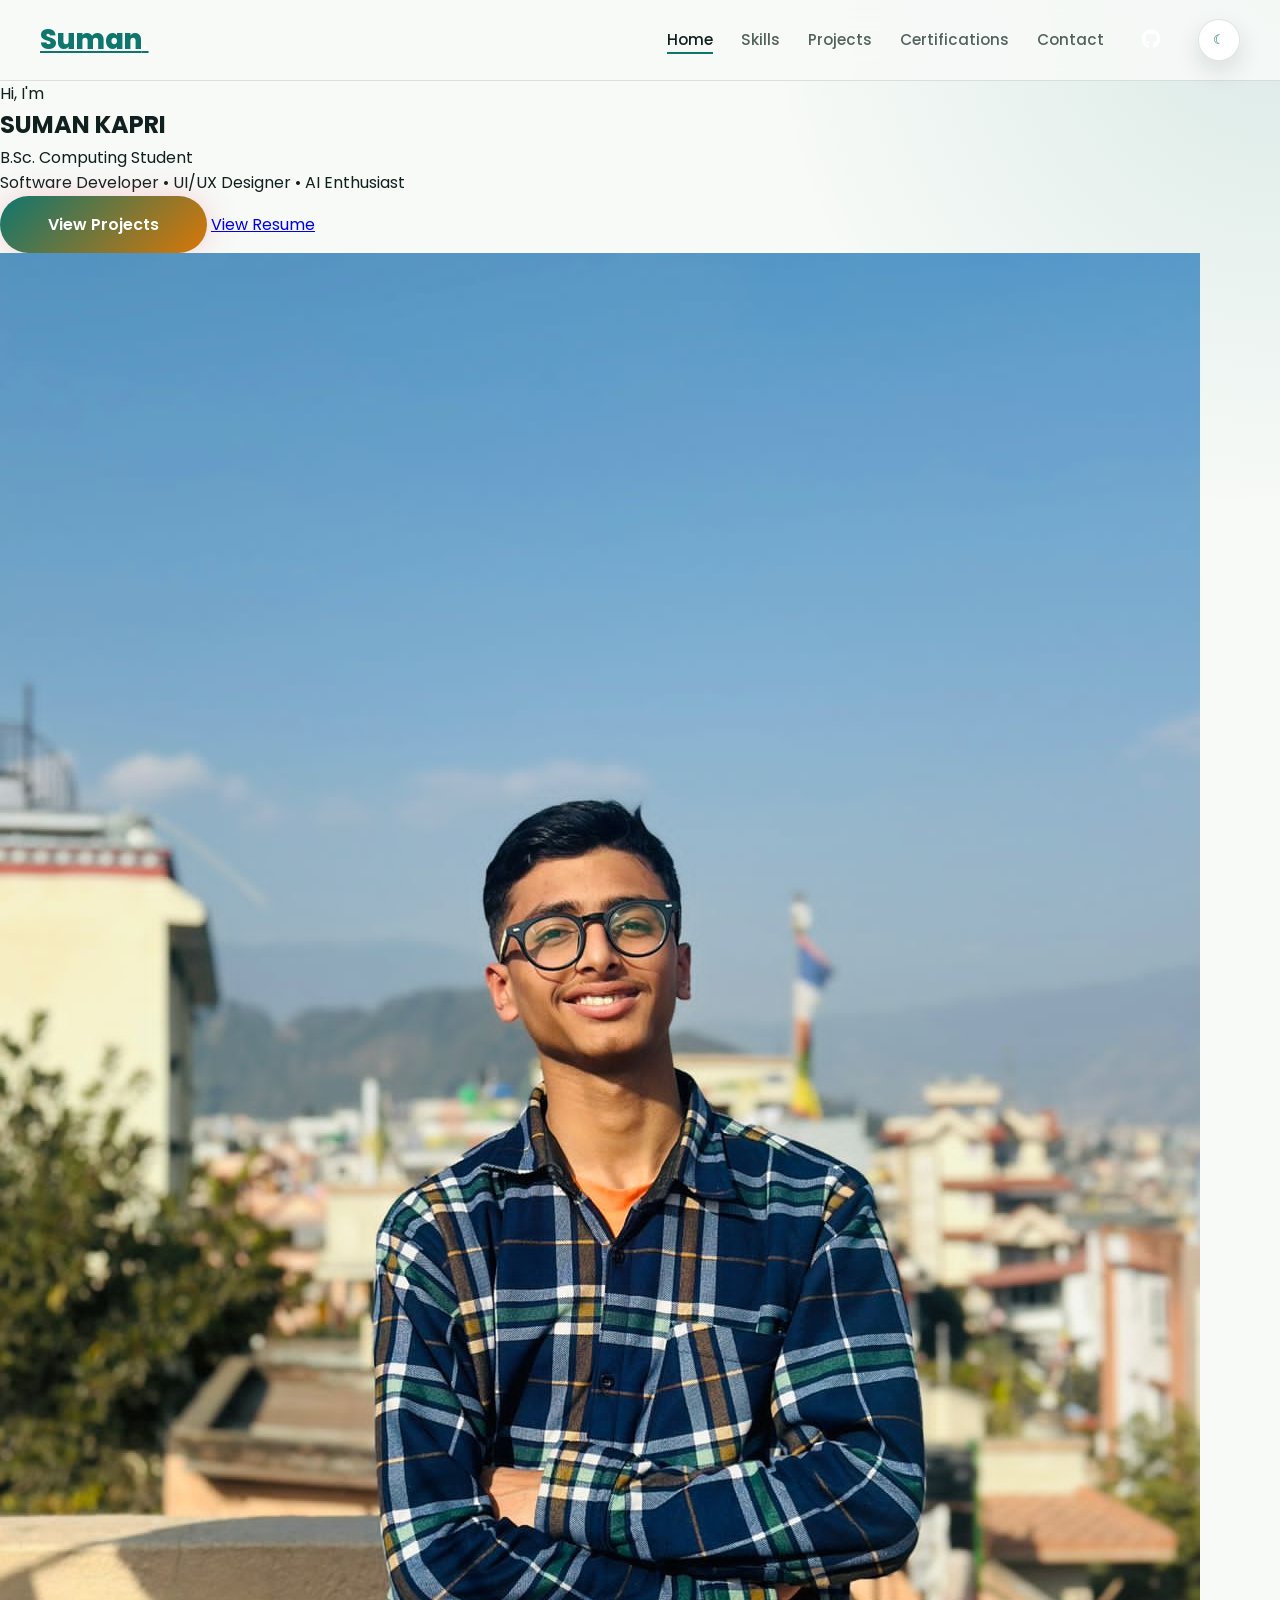
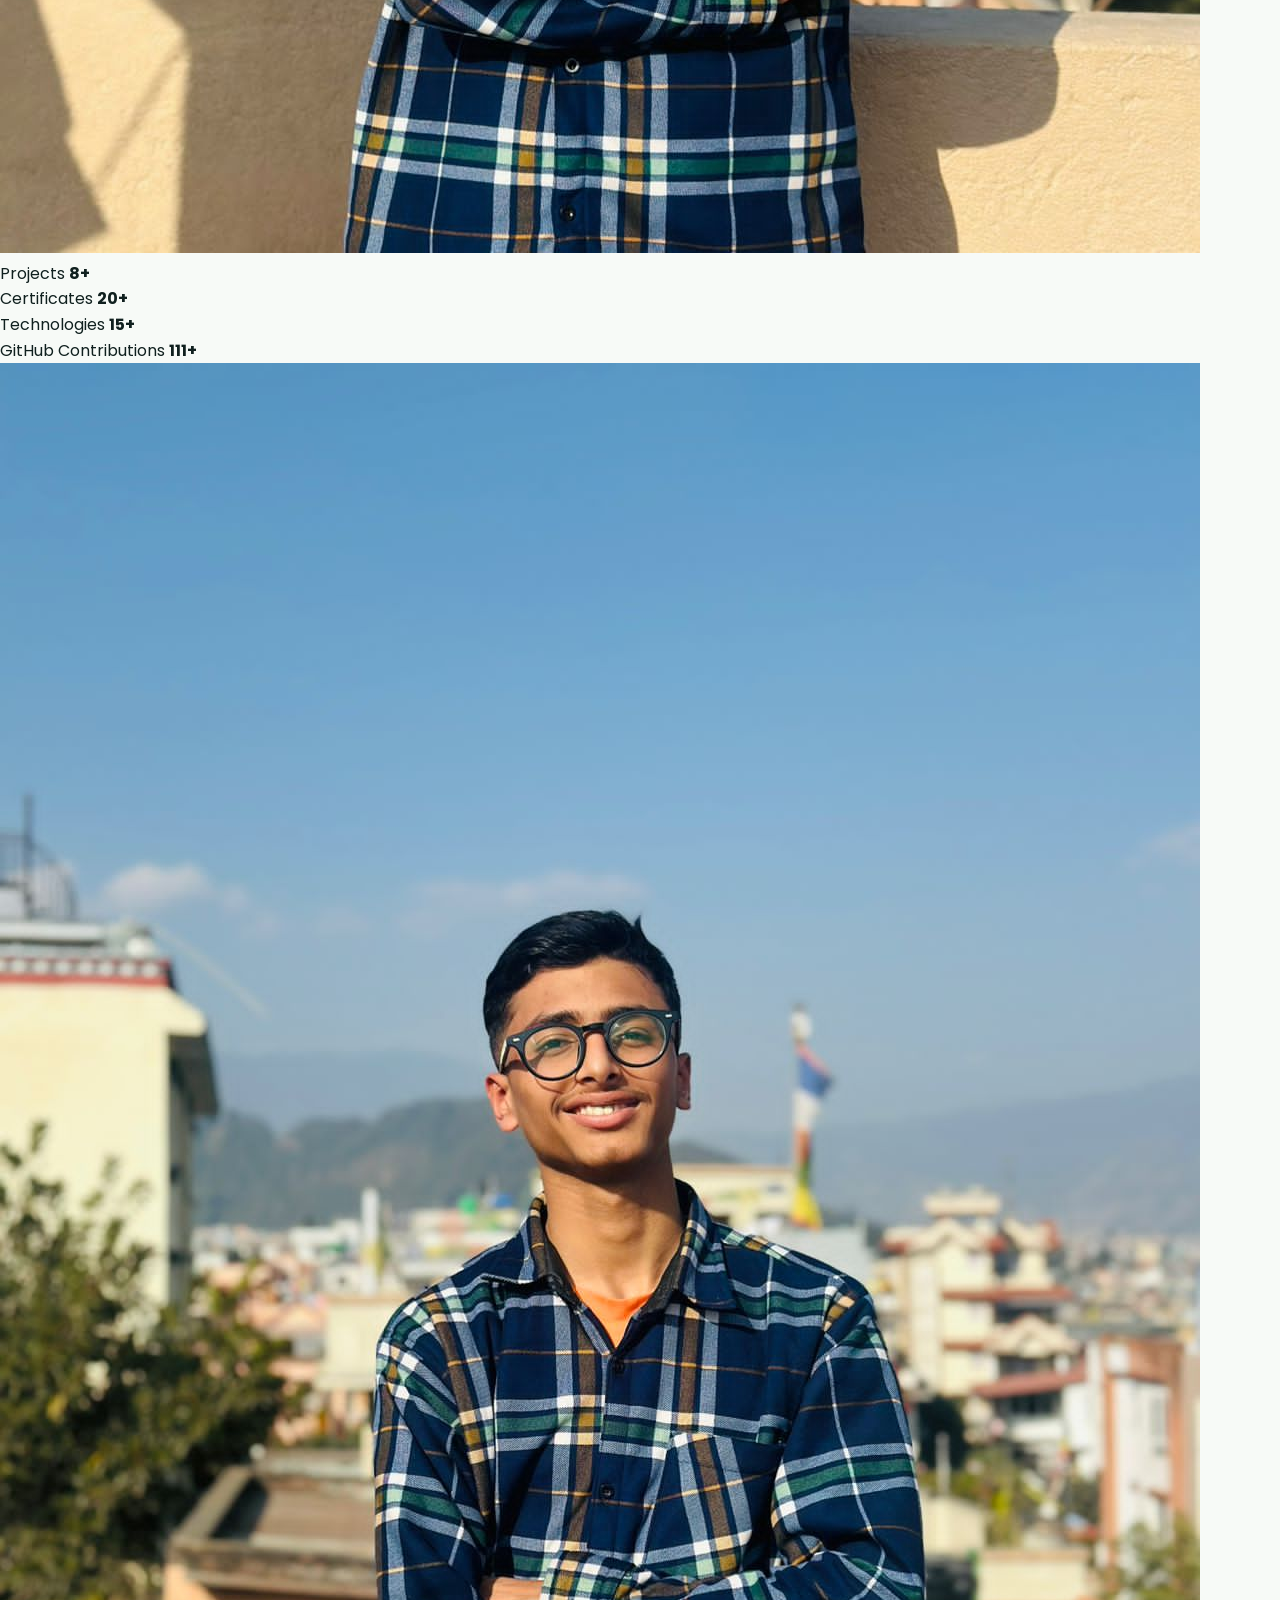
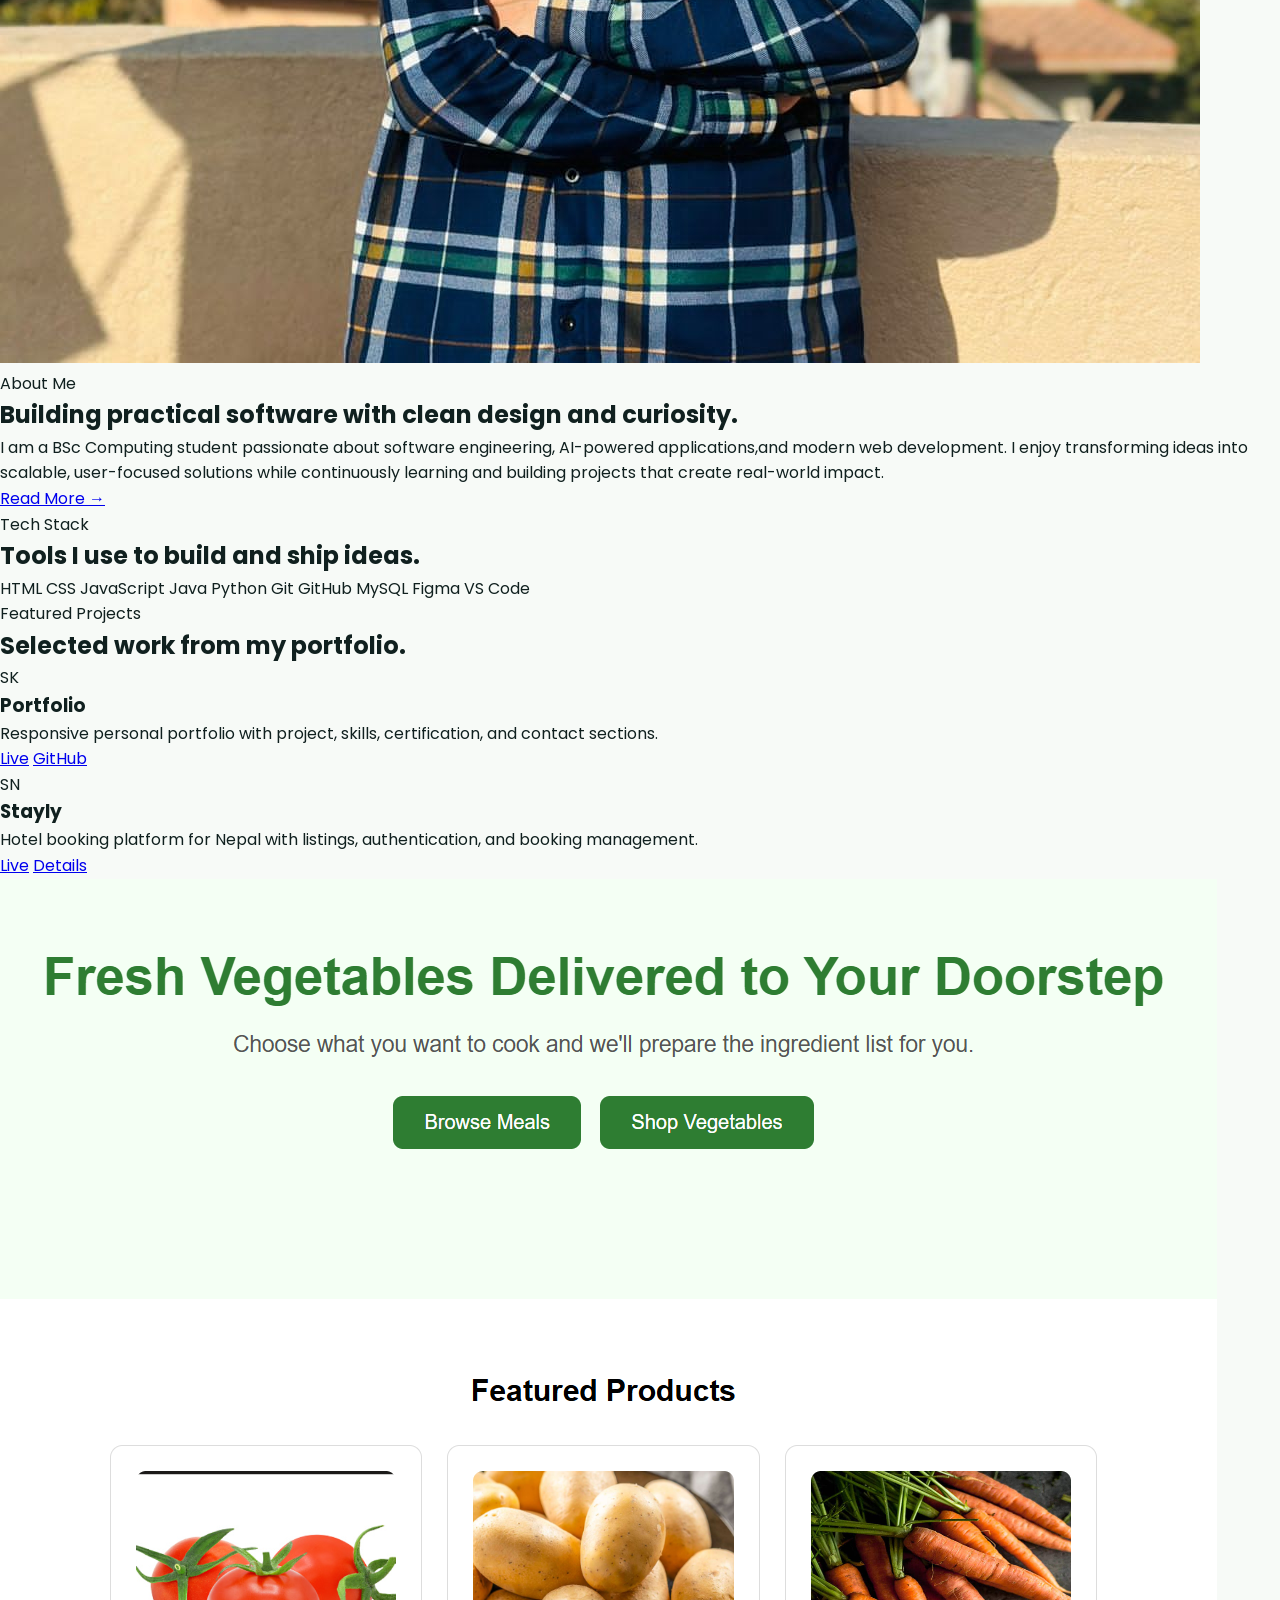
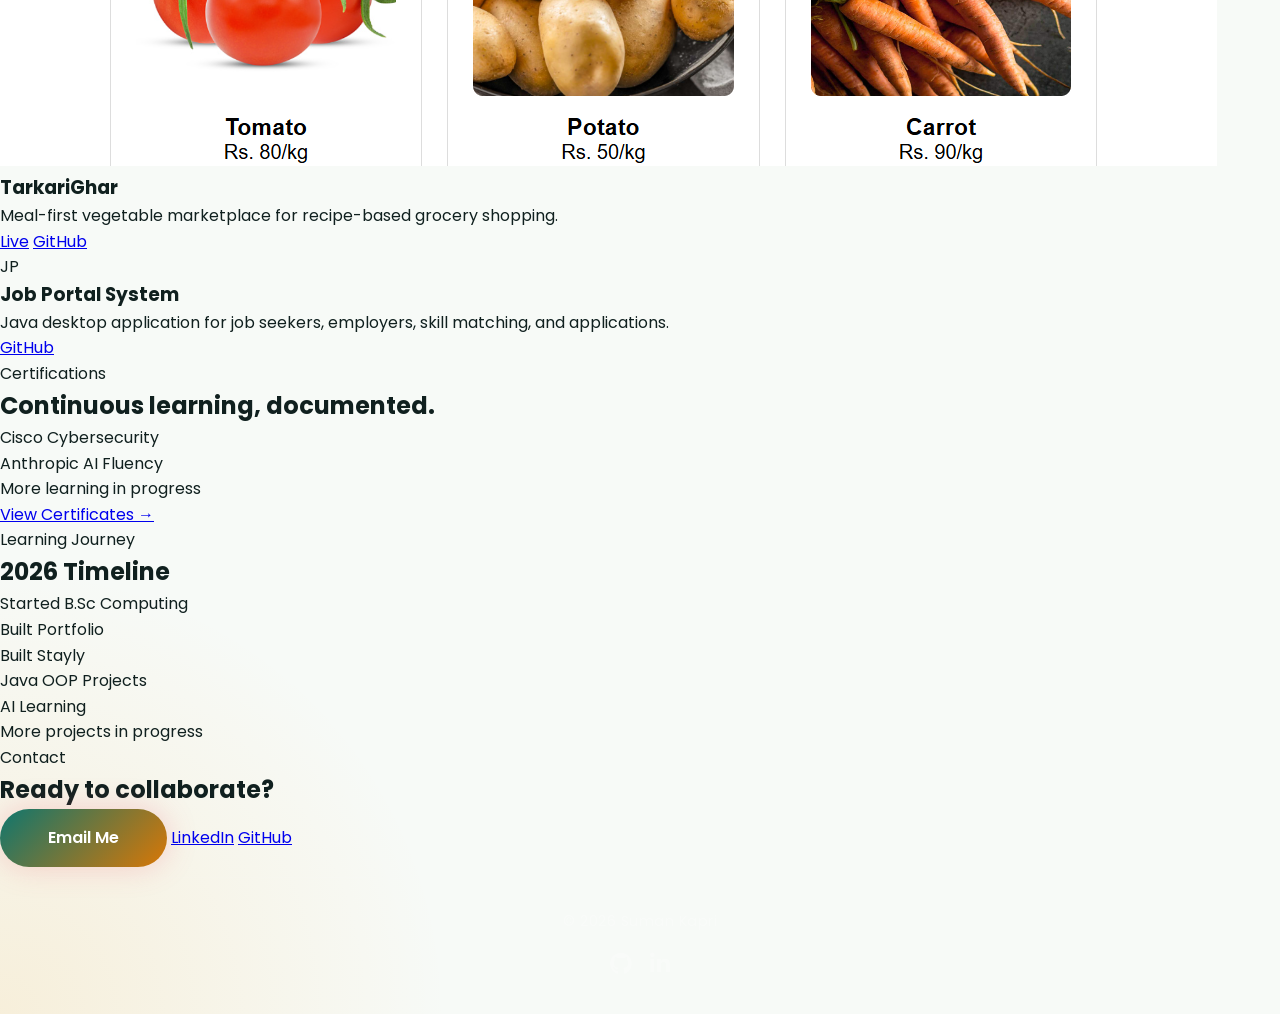
==== commit 419f86f8: "add new section" ====
--- a/index.html
+++ b/index.html
@@ -6,185 +6,214 @@
     <title>Suman Kapri | Software Developer & AI Builder</title>
     <meta name="description" content="Portfolio of Suman Kapri, a BSc Computing student building software, AI applications, web projects, and networking solutions." />
     <link href="https://fonts.googleapis.com/css2?family=Poppins:wght@400;500;600;700;800&display=swap" rel="stylesheet" />
+    <link rel="stylesheet" href="https://cdnjs.cloudflare.com/ajax/libs/font-awesome/6.5.0/css/all.min.css" />
     <link rel="stylesheet" href="css/style.css" />
 </head>
-<body class="home-page">
-
-<header>
-    <nav>
-        <a class="logo" href="index.html">Suman<span>.</span></a>
-        <ul class="nav-links">
-            <li><a href="index.html" class="active">Home</a></li>
-            <li><a href="#about">About</a></li>
-            <li><a href="#projects">Projects</a></li>
-            <li><a href="#contact">Contact</a></li>
-            <li><button class="theme-toggle" type="button" aria-label="Switch theme" title="Switch theme"><span class="theme-icon">☀</span></button></li>
-        </ul>
-    </nav>
-</header>
-
-<main>
-    <section class="home-hero">
-        <div class="home-hero-copy">
-            <p class="hero-kicker">Hi, I'm</p>
-            <h1>SUMAN KAPRI</h1>
-            <p class="hero-degree">B.Sc. Computing Student</p>
-            <p class="hero-role">Software Developer • UI/UX Designer • AI Enthusiast</p>
-            <div class="hero-actions">
-                <a href="#projects" class="btn-glow">View Projects</a>
-                <a href="Resume Suman Kapri.pdf" class="btn-outline" download>Download CV</a>
-            </div>
+<body>
+
+    <!-- ===== HEADER ===== -->
+    <header>
+        <nav>
+            <a class="logo" href="index.html">Suman<span>.</span></a>
+            <ul class="nav-links">
+                <li><a href="index.html" class="active">Home</a></li>
+                <li><a href="skills.html">Skills</a></li>
+                <li><a href="projects.html">Projects</a></li>
+                <li><a href="certifications.html">Certifications</a></li>
+                <li><a href="contact.html">Contact</a></li>
+                <li>
+                    <a href="https://github.com/suman222222" target="_blank" aria-label="GitHub">
+                        <i class="fab fa-github"></i>
+                    </a>
+                </li>
+                <li>
+                    <button class="theme-toggle" type="button" aria-label="Switch theme">
+                        <span class="theme-icon">☀</span>
+                    </button>
+                </li>
+            </ul>
+        </nav>
+    </header>
+
+    <main>
+
+        <!-- ===== HERO ===== -->
+        <section class="home-hero">
+            <div class="home-hero-copy">
+                <p class="hero-kicker">Hi, I'm</p>
+                <h1>SUMAN KAPRI</h1>
+                <p class="hero-degree">B.Sc. Computing Student</p>
+                <p class="hero-role">Software Developer • UI/UX Designer • AI Enthusiast</p>
+                <div class="hero-actions">
+                    <a href="#projects" class="btn-glow">View Projects</a>
+                    <a href="Resume%20Suman%20Kapri.pdf" class="btn-outline" target="_blank">View Resume</a>
+                </div>
+            </div>
+            <div class="home-hero-visual">
+                <div class="portrait-frame">
+                    <img src="assets/suman-profile.jpg" alt="Suman Kapri" />
+                </div>
+            </div>
+        </section>
+
+        <!-- ===== STATS ===== -->
+        <section class="quick-stats">
+            <div class="stat-card">
+                <span>Projects</span>
+                <strong>8+</strong>
+            </div>
+            <div class="stat-card">
+                <span>Certificates</span>
+                <strong>20+</strong>
+            </div>
+            <div class="stat-card">
+                <span>Technologies</span>
+                <strong>15+</strong>
+            </div>
+            <div class="stat-card">
+                <span>GitHub  Contributions</span>
+                <strong>111+</strong>
+            </div>
+        </section>
+
+        <!-- ===== ABOUT ===== -->
+        <section class="about-panel" id="about">
+            <div class="about-photo">
+                <img src="assets/suman-profile.jpg" alt="Suman Kapri" />
+            </div>
+            <div class="about-copy">
+                <p class="section-label">About Me</p>
+                <h2>Building practical software with clean design and curiosity.</h2>
+                <p>
+                    I am a BSc Computing student passionate about software engineering,
+                     AI-powered applications,and modern web development.
+                      I enjoy transforming ideas into scalable, user-focused solutions while continuously learning
+                       and building projects that create real-world impact.
+                </p>
+                <a href="skills.html">Read More →</a>
+            </div>
+        </section>
+
+        <!-- ===== TECH STACK ===== -->
+        <section id="tech-stack">
+            <div class="section-heading">
+                <p class="section-label">Tech Stack</p>
+                <h2>Tools I use to build and ship ideas.</h2>
+            </div>
+            <div class="tech-card-grid">
+                <span>HTML</span>
+                <span>CSS</span>
+                <span>JavaScript</span>
+                <span>Java</span>
+                <span>Python</span>
+                <span>Git</span>
+                <span>GitHub</span>
+                <span>MySQL</span>
+                <span>Figma</span>
+                <span>VS Code</span>
+            </div>
+        </section>
+
+        <!-- ===== PROJECTS ===== -->
+        <section id="projects">
+            <div class="section-heading">
+                <p class="section-label">Featured Projects</p>
+                <h2>Selected work from my portfolio.</h2>
+            </div>
+            <div class="home-project-grid">
+                <div class="home-project-card">
+                    <div class="project-thumb initials">SK</div>
+                    <h3>Portfolio</h3>
+                    <p>Responsive personal portfolio with project, skills, certification, and contact sections.</p>
+                    <div class="mini-links">
+                        <a href="https://suman222222.github.io/suman-portfolio/" target="_blank">Live</a>
+                        <a href="https://github.com/suman222222/suman-portfolio" target="_blank">GitHub</a>
+                    </div>
+                </div>
+                <div class="home-project-card">
+                    <div class="project-thumb initials">SN</div>
+                    <h3>Stayly</h3>
+                    <p>Hotel booking platform for Nepal with listings, authentication, and booking management.</p>
+                    <div class="mini-links">
+                        <a href="https://suman222222.github.io/Stayly/" target="_blank">Live</a>
+                        <a href="projects.html">Details</a>
+                    </div>
+                </div>
+                <div class="home-project-card">
+                    <div class="project-thumb">
+                        <img src="assets/tarkarighar-preview.png" alt="TarkariGhar preview" />
+                    </div>
+                    <h3>TarkariGhar</h3>
+                    <p>Meal-first vegetable marketplace for recipe-based grocery shopping.</p>
+                    <div class="mini-links">
+                        <a href="https://suman222222.github.io/TarkariGhar/" target="_blank">Live</a>
+                        <a href="https://github.com/suman222222/TarkariGhar" target="_blank">GitHub</a>
+                    </div>
+                </div>
+                <div class="home-project-card">
+                    <div class="project-thumb initials">JP</div>
+                    <h3>Job Portal System</h3>
+                    <p>Java desktop application for job seekers, employers, skill matching, and applications.</p>
+                    <div class="mini-links">
+                        <a href="https://github.com/suman222222/JobPortalSystem" target="_blank">GitHub</a>
+                    </div>
+                </div>
+            </div>
+        </section>
+
+        <!-- ===== CERTIFICATIONS ===== -->
+        <section class="certifications-strip">
+            <div>
+                <p class="section-label">Certifications</p>
+                <h2>Continuous learning, documented.</h2>
+            </div>
+            <ul>
+                <li>Cisco Cybersecurity</li>
+                <li>Anthropic AI Fluency</li>
+                <li>More learning in progress</li>
+            </ul>
+            <a href="certifications.html">View Certificates →</a>
+        </section>
+
+        <!-- ===== JOURNEY ===== -->
+        <section class="journey-section">
+            <div class="section-heading">
+                <p class="section-label">Learning Journey</p>
+                <h2>2026 Timeline</h2>
+            </div>
+            <ol class="timeline">
+                <li>Started B.Sc Computing</li>
+                <li>Built Portfolio</li>
+                <li>Built Stayly</li>
+                <li>Java OOP Projects</li>
+                <li>AI Learning</li>
+                <li>More projects in progress</li>
+            </ol>
+        </section>
+
+        <!-- ===== CONTACT ===== -->
+        <section class="contact-cta" id="contact">
+            <p class="section-label">Contact</p>
+            <h2>Ready to collaborate?</h2>
+            <div class="contact-actions">
+                <a href="mailto:kaprisuman222@gmail.com" class="btn-glow">Email Me</a>
+                <a href="https://www.linkedin.com/in/suman-kapri/" target="_blank" class="btn-outline">LinkedIn</a>
+                <a href="https://github.com/suman222222" target="_blank" class="btn-outline">GitHub</a>
+            </div>
+        </section>
+
+    </main>
+
+    <!-- ===== FOOTER ===== -->
+    <footer>
+        <p>© 2026 Suman Kapri</p>
+        <div class="footer-social">
+            <a href="https://github.com/suman222222" target="_blank"><i class="fab fa-github"></i></a>
+            <a href="https://www.linkedin.com/in/suman-kapri/" target="_blank"><i class="fab fa-linkedin-in"></i></a>
         </div>
-        <div class="home-hero-visual" aria-label="Suman Kapri portrait">
-            <div class="portrait-frame">
-                <img src="assets/suman-profile.jpg" alt="Suman Kapri" />
-            </div>
-        </div>
-    </section>
-
-    <section class="home-section quick-stats" aria-label="Quick stats">
-        <div class="stat-card">
-            <span>Projects</span>
-            <strong>8+</strong>
-        </div>
-        <div class="stat-card">
-            <span>Certificates</span>
-            <strong>5+</strong>
-        </div>
-        <div class="stat-card">
-            <span>Technologies</span>
-            <strong>15+</strong>
-        </div>
-        <div class="stat-card">
-            <span>GitHub</span>
-            <strong>Contributions</strong>
-        </div>
-    </section>
-
-    <section class="home-section about-panel" id="about">
-        <div class="about-photo">
-            <img src="assets/suman-profile.jpg" alt="Small portrait of Suman Kapri" />
-        </div>
-        <div class="about-copy">
-            <p class="section-label">About Me</p>
-            <h2>Building practical software with clean design and curiosity.</h2>
-            <p>
-                I am a BSc Computing student passionate about software engineering,
-                AI-powered applications, web technologies, and solving practical
-                problems through technology.
-            </p>
-            <a href="skills.html">Read More →</a>
-        </div>
-    </section>
-
-    <section class="home-section" id="tech-stack">
-        <div class="section-heading">
-            <p class="section-label">Tech Stack</p>
-            <h2>Tools I use to build and ship ideas.</h2>
-        </div>
-        <div class="tech-card-grid">
-            <span>HTML</span>
-            <span>CSS</span>
-            <span>JavaScript</span>
-            <span>Java</span>
-            <span>Python</span>
-            <span>Git</span>
-            <span>GitHub</span>
-            <span>MySQL</span>
-            <span>Figma</span>
-            <span>VS Code</span>
-        </div>
-    </section>
-
-    <section class="home-section" id="projects">
-        <div class="section-heading">
-            <p class="section-label">Featured Projects</p>
-            <h2>Selected work from my portfolio.</h2>
-        </div>
-        <div class="home-project-grid">
-            <article class="home-project-card">
-                <div class="project-thumb initials">SK</div>
-                <h3>Portfolio</h3>
-                <p>Responsive personal portfolio with project, skills, certification, and contact sections.</p>
-                <div class="mini-links">
-                    <a href="https://suman222222.github.io/suman-portfolio/" target="_blank">Live</a>
-                    <a href="https://github.com/suman222222/suman-portfolio" target="_blank">GitHub</a>
-                </div>
-            </article>
-            <article class="home-project-card">
-                <div class="project-thumb initials">SN</div>
-                <h3>Stayly</h3>
-                <p>Hotel booking platform for Nepal with listings, authentication, and booking management.</p>
-                <div class="mini-links">
-                    <a href="https://suman222222.github.io/Stayly/" target="_blank">Live</a>
-                    <a href="projects.html">Details</a>
-                </div>
-            </article>
-            <article class="home-project-card">
-                <div class="project-thumb">
-                    <img src="assets/tarkarighar-preview.png" alt="TarkariGhar preview" />
-                </div>
-                <h3>TarkariGhar</h3>
-                <p>Meal-first vegetable marketplace for recipe-based grocery shopping.</p>
-                <div class="mini-links">
-                    <a href="https://suman222222.github.io/TarkariGhar/" target="_blank">Live</a>
-                    <a href="https://github.com/suman222222/TarkariGhar" target="_blank">GitHub</a>
-                </div>
-            </article>
-            <article class="home-project-card">
-                <div class="project-thumb initials">JP</div>
-                <h3>Job Portal System</h3>
-                <p>Java desktop application for job seekers, employers, skill matching, and applications.</p>
-                <div class="mini-links">
-                    <a href="https://github.com/suman222222/JobPortalSystem" target="_blank">GitHub</a>
-                </div>
-            </article>
-        </div>
-    </section>
-
-    <section class="home-section certifications-strip">
-        <div>
-            <p class="section-label">Certifications</p>
-            <h2>Continuous learning, documented.</h2>
-        </div>
-        <ul>
-            <li>Cisco Cybersecurity</li>
-            <li>Anthropic AI Fluency</li>
-            <li>More learning in progress</li>
-        </ul>
-        <a href="certifications.html">View Certificates →</a>
-    </section>
-
-    <section class="home-section journey-section">
-        <div class="section-heading">
-            <p class="section-label">Learning Journey</p>
-            <h2>2026 Timeline</h2>
-        </div>
-        <ol class="timeline">
-            <li>Started B.Sc Computing</li>
-            <li>Built Portfolio</li>
-            <li>Built Stayly</li>
-            <li>Java OOP Projects</li>
-            <li>AI Learning</li>
-            <li>More projects in progress</li>
-        </ol>
-    </section>
-
-    <section class="home-section contact-cta" id="contact">
-        <p class="section-label">Contact</p>
-        <h2>Ready to collaborate?</h2>
-        <div class="contact-actions">
-            <a href="mailto:kaprisuman222@gmail.com" class="btn-glow">Email Me</a>
-            <a href="https://www.linkedin.com/in/suman-kapri/" target="_blank" class="btn-outline">LinkedIn</a>
-            <a href="https://github.com/suman222222" target="_blank" class="btn-outline">GitHub</a>
-        </div>
-    </section>
-</main>
-
-<footer>
-    <p>© 2026 Suman Kapri</p>
-</footer>
-
-<script src="js/script.js"></script>
+    </footer>
+
+    <script src="js/script.js"></script>
+
 </body>
-</html>
+</html>
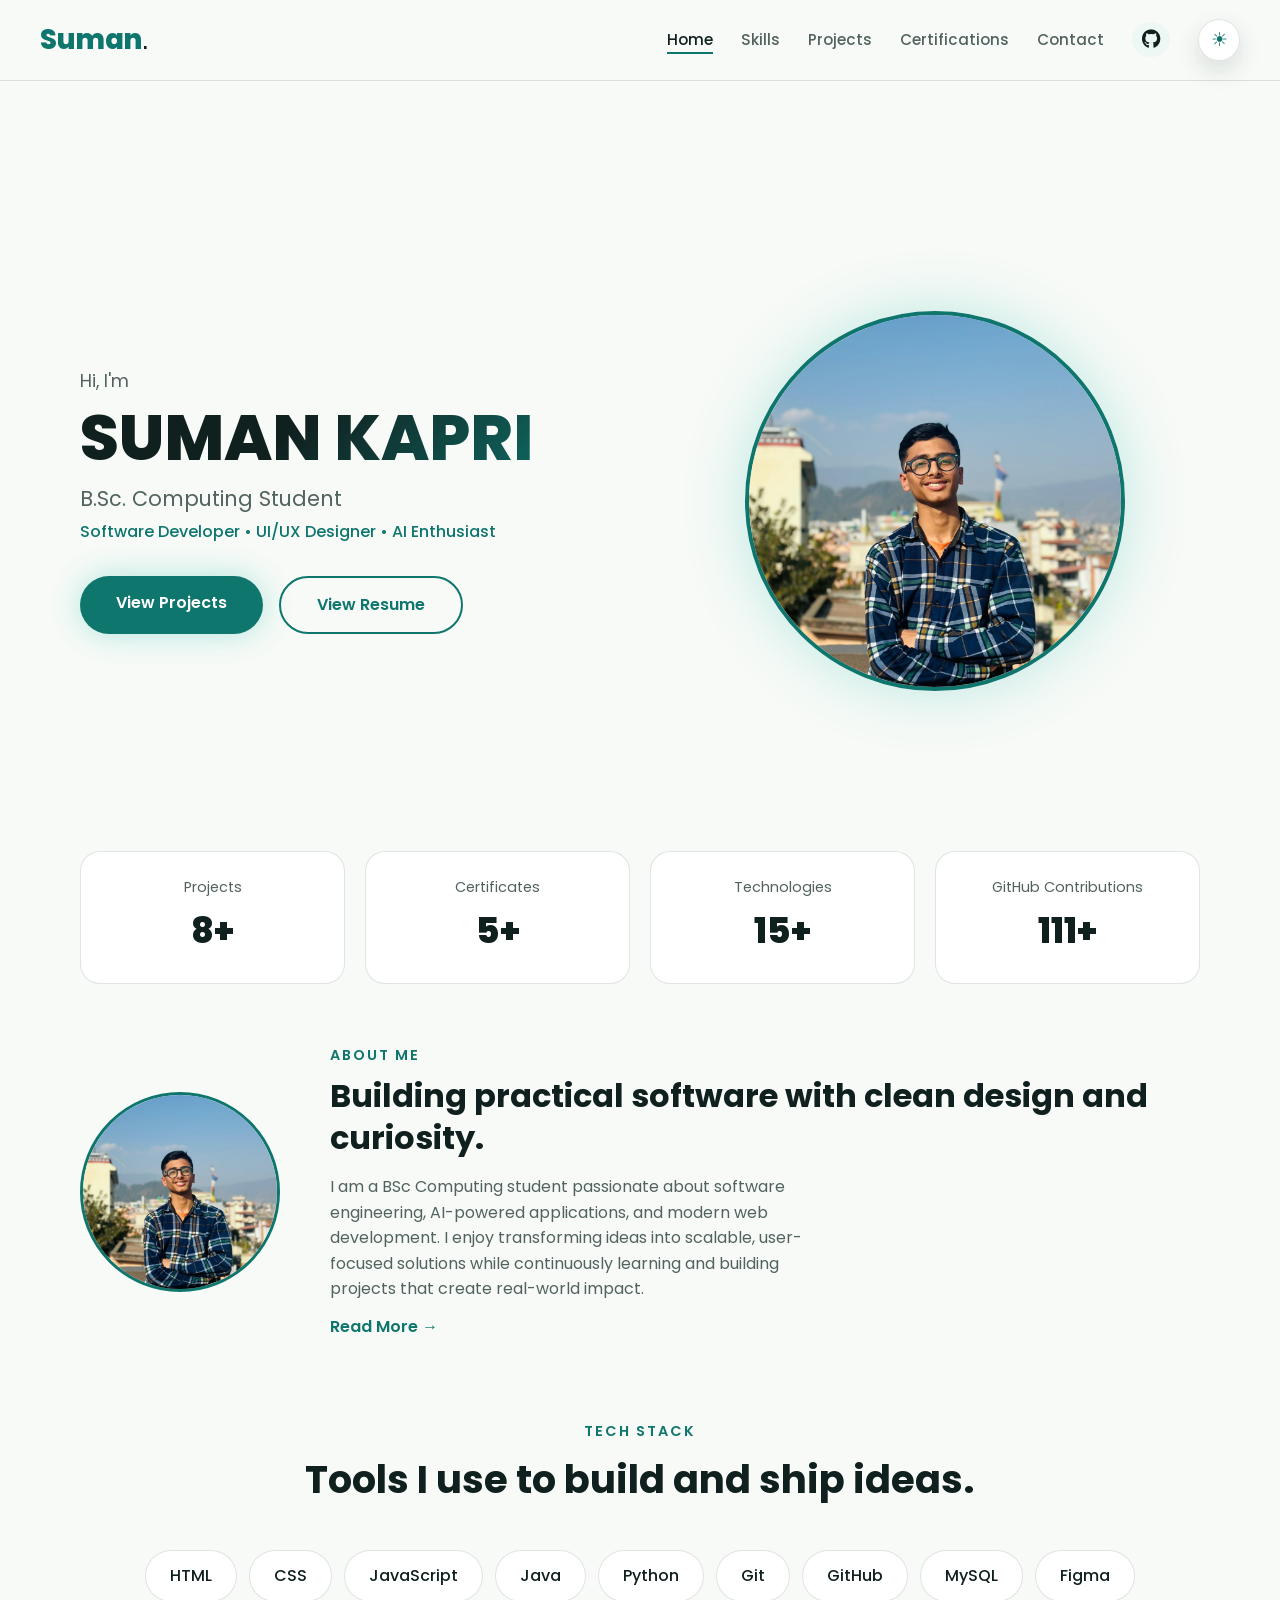
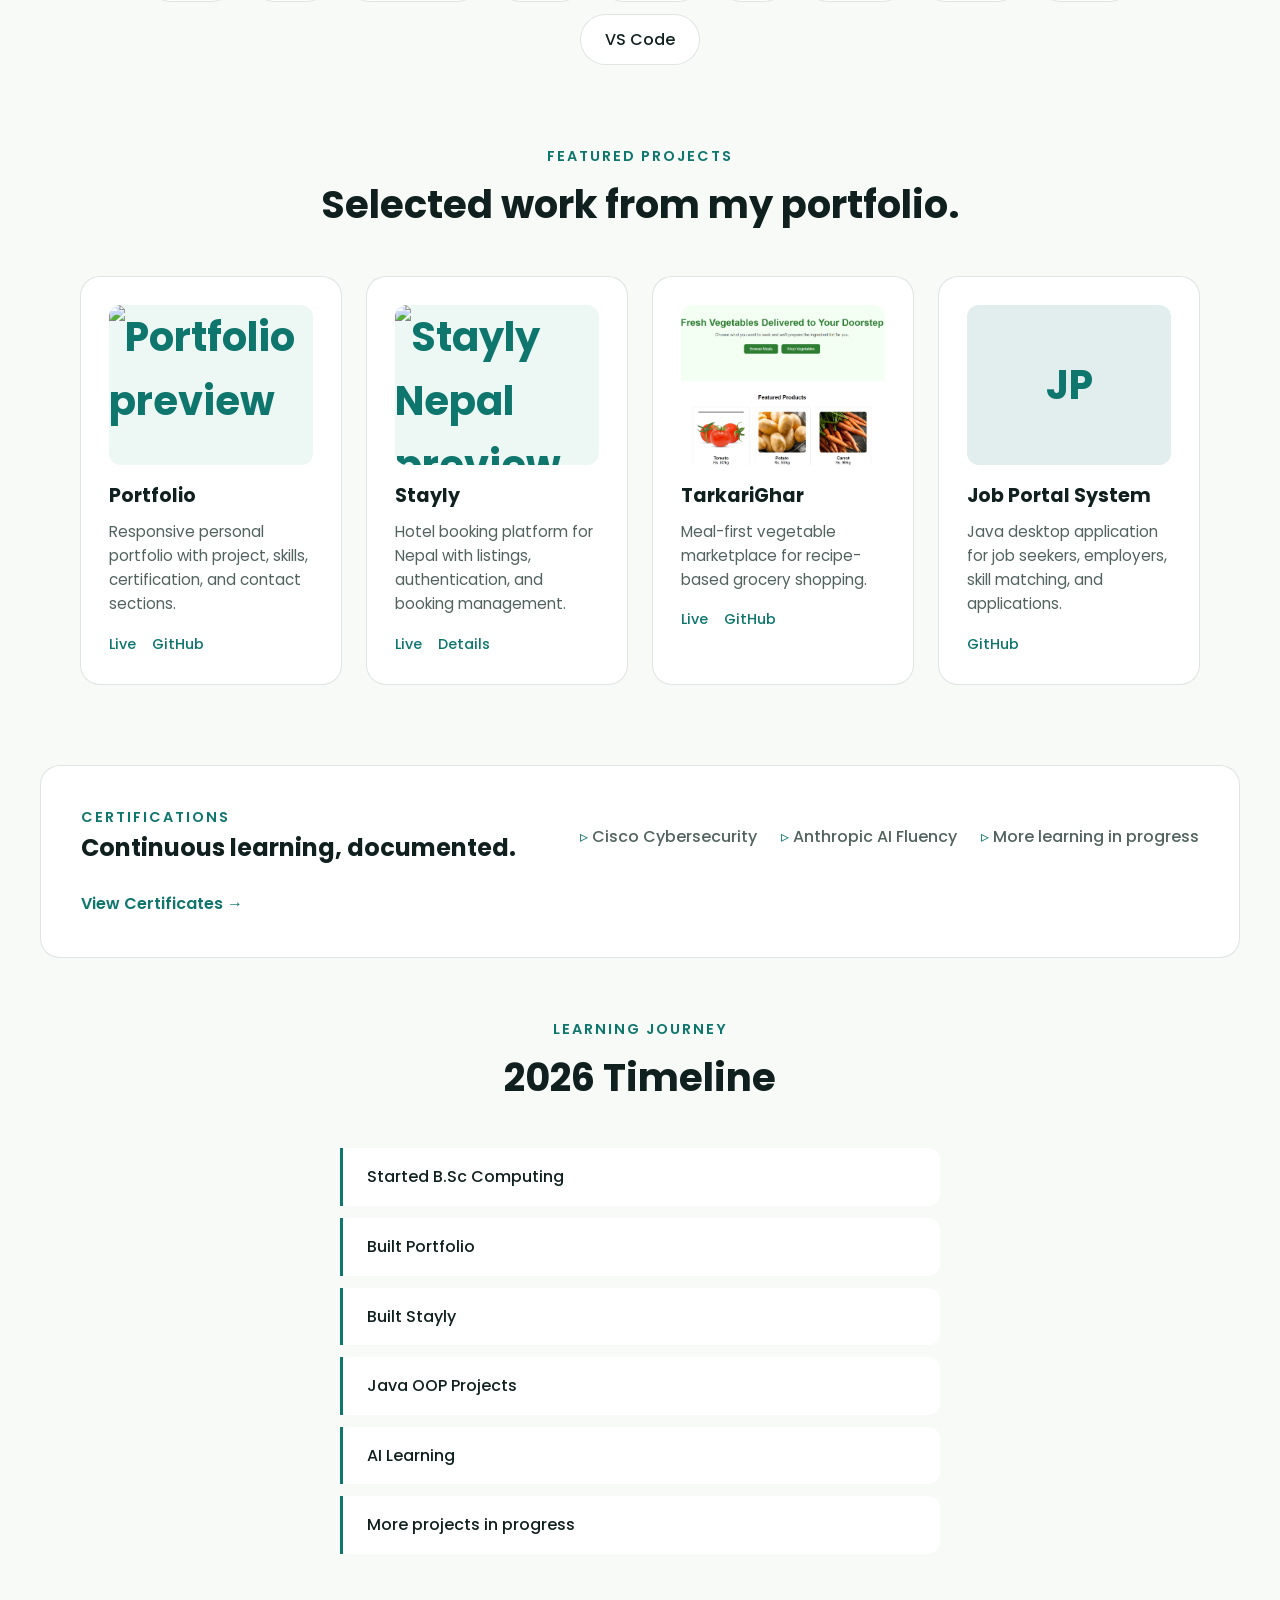
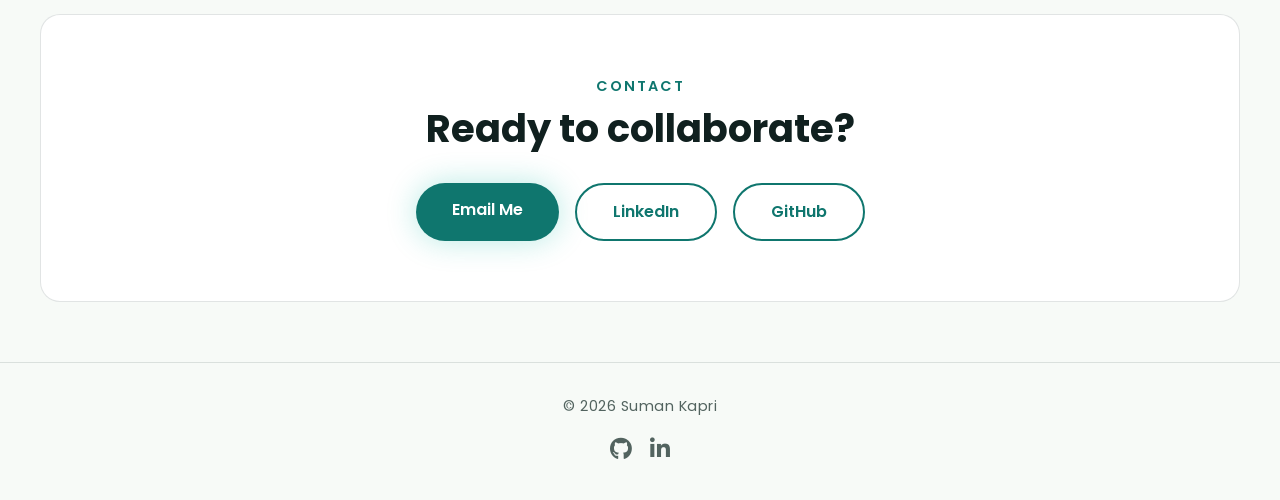
==== commit 51c9a6d6: "Add projects preview" ====
--- a/index.html
+++ b/index.html
@@ -64,14 +64,14 @@
             </div>
             <div class="stat-card">
                 <span>Certificates</span>
-                <strong>20+</strong>
+                <strong>5+</strong>
             </div>
             <div class="stat-card">
                 <span>Technologies</span>
                 <strong>15+</strong>
             </div>
             <div class="stat-card">
-                <span>GitHub  Contributions</span>
+                <span>GitHub Contributions</span>
                 <strong>111+</strong>
             </div>
         </section>
@@ -86,9 +86,9 @@
                 <h2>Building practical software with clean design and curiosity.</h2>
                 <p>
                     I am a BSc Computing student passionate about software engineering,
-                     AI-powered applications,and modern web development.
-                      I enjoy transforming ideas into scalable, user-focused solutions while continuously learning
-                       and building projects that create real-world impact.
+                    AI-powered applications, and modern web development.
+                    I enjoy transforming ideas into scalable, user-focused solutions while continuously learning
+                    and building projects that create real-world impact.
                 </p>
                 <a href="skills.html">Read More →</a>
             </div>
@@ -121,8 +121,12 @@
                 <h2>Selected work from my portfolio.</h2>
             </div>
             <div class="home-project-grid">
-                <div class="home-project-card">
-                    <div class="project-thumb initials">SK</div>
+                
+                <!-- Project 1: Portfolio -->
+                 <div class="home-project-card">
+                    <div class="project-thumb">
+                        <img src="assets/portfolio-preview.png" alt="Portfolio preview" />
+                    </div>
                     <h3>Portfolio</h3>
                     <p>Responsive personal portfolio with project, skills, certification, and contact sections.</p>
                     <div class="mini-links">
@@ -130,8 +134,12 @@
                         <a href="https://github.com/suman222222/suman-portfolio" target="_blank">GitHub</a>
                     </div>
                 </div>
+
+                <!-- Project 2: Stayly -->
                 <div class="home-project-card">
-                    <div class="project-thumb initials">SN</div>
+                    <div class="project-thumb">
+                        <img src="assets/Stayly-Nepal-preview.png" alt="Stayly Nepal preview" />
+                    </div>
                     <h3>Stayly</h3>
                     <p>Hotel booking platform for Nepal with listings, authentication, and booking management.</p>
                     <div class="mini-links">
@@ -139,6 +147,8 @@
                         <a href="projects.html">Details</a>
                     </div>
                 </div>
+
+                <!-- Project 3: TarkariGhar -->
                 <div class="home-project-card">
                     <div class="project-thumb">
                         <img src="assets/tarkarighar-preview.png" alt="TarkariGhar preview" />
@@ -150,6 +160,8 @@
                         <a href="https://github.com/suman222222/TarkariGhar" target="_blank">GitHub</a>
                     </div>
                 </div>
+
+                <!-- Project 4: Job Portal -->
                 <div class="home-project-card">
                     <div class="project-thumb initials">JP</div>
                     <h3>Job Portal System</h3>
@@ -158,6 +170,7 @@
                         <a href="https://github.com/suman222222/JobPortalSystem" target="_blank">GitHub</a>
                     </div>
                 </div>
+
             </div>
         </section>
 
--- a/css/style.css
+++ b/css/style.css
@@ -18,7 +18,8 @@
     --accent-2: #f59e0b;
     --accent-soft: rgba(20, 184, 166, 0.16);
     --shadow: rgba(0, 0, 0, 0.34);
-    --hero-glow: rgba(20, 184, 166, 0.28);
+    --radius: 20px;
+    --transition: 0.35s ease;
 }
 
 body.light-theme {
@@ -32,7 +33,6 @@
     --accent-2: #d97706;
     --accent-soft: rgba(15, 118, 110, 0.12);
     --shadow: rgba(15, 36, 34, 0.13);
-    --hero-glow: rgba(15, 118, 110, 0.16);
 }
 
 html {
@@ -41,26 +41,50 @@
 
 body {
     font-family: 'Poppins', sans-serif;
-    background:
-        radial-gradient(circle at top right, var(--accent-soft), transparent 32rem),
-        radial-gradient(circle at bottom left, rgba(245, 158, 11, 0.12), transparent 28rem),
-        var(--bg);
+    background: var(--bg);
     color: var(--text);
     min-height: 100vh;
-    overflow-x: hidden;
     line-height: 1.6;
     transition: background 0.3s ease, color 0.3s ease;
-}
-
-/* ============================================================
-   HEADER / NAV
+    overflow-x: hidden;
+}
+
+a {
+    text-decoration: none;
+    color: inherit;
+}
+
+img {
+    max-width: 100%;
+    display: block;
+}
+
+/* ============================================================
+   SCROLLBAR
+   ============================================================ */
+::-webkit-scrollbar {
+    width: 8px;
+}
+::-webkit-scrollbar-track {
+    background: var(--bg);
+}
+::-webkit-scrollbar-thumb {
+    background: var(--accent);
+    border-radius: 10px;
+}
+::-webkit-scrollbar-thumb:hover {
+    background: var(--accent-2);
+}
+
+/* ============================================================
+   HEADER / NAVIGATION
    ============================================================ */
 header {
     padding: 18px 40px;
-    background: rgba(10, 10, 15, 0.92);
+    background: color-mix(in srgb, var(--bg) 88%, transparent);
     backdrop-filter: blur(18px);
     -webkit-backdrop-filter: blur(18px);
-    border-bottom: 1px solid rgba(255, 255, 255, 0.06);
+    border-bottom: 1px solid var(--border);
     position: sticky;
     top: 0;
     z-index: 1000;
@@ -77,11 +101,12 @@
 .logo {
     font-size: 1.7rem;
     font-weight: 800;
-    color: #f5576c;
+    color: var(--accent);
     letter-spacing: -0.5px;
 }
+
 .logo span {
-    color: #fff;
+    color: var(--text);
     font-weight: 300;
 }
 
@@ -90,15 +115,18 @@
     align-items: center;
     gap: 28px;
     list-style: none;
-}
+    flex-wrap: wrap;
+}
+
 .nav-links li a {
-    color: rgba(255, 255, 255, 0.8);
+    color: var(--muted);
     text-decoration: none;
     font-weight: 500;
     font-size: 0.95rem;
     transition: color 0.3s ease;
     position: relative;
 }
+
 .nav-links li a::after {
     content: '';
     position: absolute;
@@ -106,903 +134,36 @@
     left: 0;
     width: 0%;
     height: 2px;
-    background: #f5576c;
+    background: var(--accent);
     transition: width 0.3s ease;
 }
+
 .nav-links li a:hover::after,
 .nav-links li a.active::after {
     width: 100%;
 }
+
 .nav-links li a:hover,
 .nav-links li a.active {
-    color: #fff;
-}
+    color: var(--text);
+}
+
 .nav-links li a i {
     font-size: 1.2rem;
-    background: rgba(255, 255, 255, 0.06);
+    background: var(--surface-strong);
     padding: 8px 10px;
     border-radius: 50%;
     transition: all 0.3s ease;
     width: 38px;
     text-align: center;
-    color: #fff;
-}
+    color: var(--text);
+}
+
 .nav-links li a i:hover {
-    background: #f5576c;
+    background: var(--accent);
     color: #fff !important;
     transform: translateY(-3px);
-    box-shadow: 0 8px 28px rgba(245, 87, 108, 0.45);
-}
-
-/* ============================================================
-   HERO
-   ============================================================ */
-
-   .hero-content img {
-    width: 220px;
-    height: 220px;
-    border-radius: 50%;
-    object-fit: cover;
-    object-position: center top;
-    border: 5px solid #F5576C;
-    box-shadow: 0 15px 35px rgba(245, 87, 108, 0.35);
-    margin-bottom: 25px;
-    transition: transform 0.4s ease;
-}
-
-.hero-content img:hover {
-    transform: scale(1.05);
-}
-
-.hero {
-    min-height: 88vh;
-    display: flex;
-    align-items: center;
-    justify-content: center;
-    padding: 40px 20px;
-    position: relative;
-    overflow: hidden;
-}
-
-.floating-blob {
-    position: absolute;
-    border-radius: 50%;
-    filter: blur(90px);
-    opacity: 0.35;
-    animation: floatBlob 7s ease-in-out infinite alternate;
-}
-.blob-1 {
-    width: 420px;
-    height: 420px;
-    background: #f5576c;
-    top: -120px;
-    right: -80px;
-}
-.blob-2 {
-    width: 340px;
-    height: 340px;
-    background: #f093fb;
-    bottom: -60px;
-    left: -60px;
-    animation-delay: 2.2s;
-}
-@keyframes floatBlob {
-    0% { transform: translate(0, 0) scale(1); }
-    100% { transform: translate(35px, -35px) scale(1.12); }
-}
-
-.hero-content {
-    text-align: center;
-    max-width: 820px;
-    z-index: 2;
-    position: relative;
-}
-.hero-content .avatar {
-    width: 150px;
-    height: 150px;
-    border-radius: 50%;
-    object-fit: cover;
-    border: 3px solid rgba(255, 255, 255, 0.08);
-    box-shadow: 0 0 50px rgba(245, 87, 108, 0.2);
-    transition: all 0.5s ease;
-    margin-bottom: 22px;
-}
-.hero-content .avatar:hover {
-    transform: scale(1.04);
-    box-shadow: 0 0 70px rgba(245, 87, 108, 0.35);
-    border-color: #f5576c;
-}
-.hero-content h1 {
-    font-size: 3.4rem;
-    font-weight: 800;
-    margin-bottom: 6px;
-    letter-spacing: -1px;
-}
-.hero-content h1 .highlight,
-.hero-content h1 span {
-    color: #f5576c;
-}
-.hero-content .subtitle {
-    font-size: 1.2rem;
-    color: #aaa;
-    font-weight: 400;
-    margin-bottom: 12px;
-}
-.typing-wrapper {
-    font-size: 1.6rem;
-    font-weight: 600;
-    margin: 8px 0 22px;
-}
-.typing-wrapper .static-text {
-    color: #fff;
-}
-.typing-wrapper .dynamic-text {
-    color: #f5576c;
-    border-right: 3px solid #f5576c;
-    padding-right: 6px;
-    animation: blinkCursor 0.75s step-end infinite;
-}
-@keyframes blinkCursor {
-    50% { border-color: transparent; }
-}
-
-.tech-tags {
-    display: flex;
-    flex-wrap: wrap;
-    justify-content: center;
-    gap: 12px;
-    margin: 18px 0 32px;
-}
-.tech-tags span {
-    background: rgba(255, 255, 255, 0.05);
-    padding: 8px 24px;
-    border-radius: 50px;
-    font-size: 0.85rem;
-    font-weight: 500;
-    color: #ddd;
-    border: 1px solid rgba(255, 255, 255, 0.05);
-    transition: all 0.3s ease;
-    cursor: default;
-}
-.tech-tags span:hover {
-    background: rgba(245, 87, 108, 0.12);
-    border-color: #f5576c;
-    transform: translateY(-2px);
-    color: #fff;
-}
-
-.btn-glow {
-    display: inline-block;
-    padding: 16px 48px;
-    background: linear-gradient(135deg, #f093fb, #f5576c);
-    color: #fff;
-    font-weight: 600;
-    font-size: 1rem;
-    border-radius: 50px;
-    text-decoration: none;
-    transition: all 0.3s ease;
-    box-shadow: 0 0 30px rgba(245, 87, 108, 0.25);
-    border: none;
-    cursor: pointer;
-}
-.btn-glow:hover {
-    transform: translateY(-3px) scale(1.02);
-    box-shadow: 0 0 55px rgba(245, 87, 108, 0.45);
-}
-
-/* ============================================================
-   EXPERTISE
-   ============================================================ */
-.expertise-section {
-    padding: 80px 20px;
-    background: rgba(255, 255, 255, 0.015);
-    border-top: 1px solid rgba(255, 255, 255, 0.05);
-    border-bottom: 1px solid rgba(255, 255, 255, 0.05);
-    text-align: center;
-}
-.expertise-container {
-    max-width: 1100px;
-    margin: 0 auto;
-}
-.expertise-container h2 {
-    font-size: 2.8rem;
-    font-weight: 800;
-    margin-bottom: 12px;
-    background: linear-gradient(135deg, #f093fb, #f5576c);
-    -webkit-background-clip: text;
-    -webkit-text-fill-color: transparent;
-    background-clip: text;
-}
-.expertise-intro {
-    font-size: 1.15rem;
-    color: #bbb;
-    max-width: 700px;
-    margin: 0 auto 50px;
-    line-height: 1.8;
-}
-.expertise-grid {
-    display: grid;
-    grid-template-columns: repeat(auto-fit, minmax(270px, 1fr));
-    gap: 30px;
-    text-align: left;
-}
-.expertise-card {
-    background: rgba(255, 255, 255, 0.04);
-    padding: 32px 28px;
-    border-radius: 20px;
-    border: 1px solid rgba(255, 255, 255, 0.06);
-    transition: all 0.35s ease;
-    position: relative;
-    overflow: hidden;
-}
-.expertise-card::before {
-    content: '';
-    position: absolute;
-    inset: 0;
-    background: radial-gradient(circle at 20% 30%, rgba(245, 87, 108, 0.06), transparent 70%);
-    opacity: 0;
-    transition: opacity 0.5s ease;
-}
-.expertise-card:hover::before {
-    opacity: 1;
-}
-.expertise-card:hover {
-    transform: translateY(-8px);
-    border-color: #f5576c;
-    box-shadow: 0 20px 40px rgba(0, 0, 0, 0.35);
-    background: rgba(255, 255, 255, 0.06);
-}
-.expertise-card .icon {
-    font-size: 2.6rem;
-    margin-bottom: 14px;
-    display: block;
-}
-.expertise-card h3 {
-    font-size: 1.35rem;
-    color: #fff;
-    margin-bottom: 8px;
-}
-.expertise-card p {
-    color: #b0b0b0;
-    line-height: 1.7;
-    font-size: 0.95rem;
-}
-
-/* ============================================================
-   PROJECTS (ALIGNED WITH YOUR SNIPPET)
-   ============================================================ */
-.page-hero {
-    padding: 60px 20px 30px;
-    text-align: center;
-}
-.page-hero-content h1 {
-    font-size: 3rem;
-    font-weight: 800;
-    margin-bottom: 8px;
-}
-.page-hero-content h1 span {
-    color: #f5576c;
-}
-.page-hero-content p {
-    color: #aaa;
-    font-size: 1.15rem;
-}
-
-.projects-section {
-    padding: 30px 20px 80px;
-    max-width: 1200px;
-    margin: 0 auto;
-}
-
-/* ---- Project card (your style) ---- */
-.project-card {
-    display: flex;
-    gap: 30px;
-    background: #111827;
-    border: 1px solid rgba(255, 255, 255, 0.08);
-    border-radius: 20px;
-    overflow: hidden;
-    margin: 40px 0;
-    transition: 0.35s ease;
-}
-.project-card:hover {
-    transform: translateY(-8px);
-    box-shadow: 0 18px 40px rgba(0, 0, 0, 0.35);
-}
-
-.project-image {
-    width: 40%;
-    min-height: 320px;
-    overflow: hidden;
-}
-.project-image img {
-    width: 100%;
-    height: 100%;
-    object-fit: cover;
-    transition: 0.4s;
-}
-.project-card:hover .project-image img {
-    transform: scale(1.05);
-}
-
-.project-content {
-    width: 60%;
-    padding: 35px;
-}
-.project-category {
-    display: inline-block;
-    color: #f5576c;
-    font-size: 14px;
-    font-weight: 600;
-    margin-bottom: 12px;
-    letter-spacing: 1px;
-}
-.project-title {
-    color: #fff;
-    font-size: 2rem;
-    margin-bottom: 18px;
-}
-.project-description {
-    color: #bfc7d5;
-    line-height: 1.8;
-    font-size: 16px;
-    margin-bottom: 25px;
-}
-.project-tech {
-    display: flex;
-    flex-wrap: wrap;
-    gap: 10px;
-    margin-bottom: 30px;
-}
-.project-tech span {
-    background: #1f2937;
-    color: #fff;
-    padding: 8px 14px;
-    border-radius: 30px;
-    font-size: 14px;
-    transition: 0.3s;
-}
-.project-tech span:hover {
-    background: #f5576c;
-}
-.project-links {
-    display: flex;
-    gap: 15px;
-}
-.btn-project {
-    text-decoration: none;
-    padding: 12px 22px;
-    border-radius: 10px;
-    background: #f5576c;
-    color: #fff;
-    font-weight: 600;
-    transition: 0.3s;
-}
-.btn-project:hover {
-    background: #e6475d;
-}
-.btn-project.demo {
-    background: transparent;
-    border: 2px solid #f5576c;
-}
-.btn-project.demo:hover {
-    background: #f5576c;
-}
-
-/* ============================================================
-   CERTIFICATIONS
-   ============================================================ */
-.certifications-header {
-    max-width: 800px;
-    margin: 80px auto 50px;
-    text-align: center;
-    padding: 0 20px;
-}
-.certifications-header h1 {
-    font-size: 3rem;
-    margin-bottom: 12px;
-    font-weight: 800;
-}
-.certifications-header h1 span {
-    color: #f5576c;
-}
-.certifications-header p {
-    color: #aaa;
-    line-height: 1.8;
-    font-size: 1.05rem;
-}
-.certifications-grid {
-    max-width: 1200px;
-    margin: 0 auto 80px;
-    padding: 0 20px;
-    display: grid;
-    grid-template-columns: repeat(auto-fit, minmax(340px, 1fr));
-    gap: 30px;
-}
-.certificate-card {
-    background: #111118;
-    border-radius: 20px;
-    padding: 32px 28px;
-    border: 1px solid rgba(255, 255, 255, 0.06);
-    transition: all 0.35s ease;
-}
-.certificate-card:hover {
-    transform: translateY(-6px);
-    border-color: #f5576c;
-    box-shadow: 0 18px 40px rgba(0, 0, 0, 0.3);
-}
-.certificate-card h2 {
-    color: #fff;
-    font-size: 1.4rem;
-    margin-bottom: 10px;
-}
-.certificate-card p {
-    color: #b0b0b0;
-    line-height: 1.7;
-    margin: 6px 0;
-}
-.certificate-card h4 {
-    color: #ddd;
-    margin-top: 20px;
-    margin-bottom: 12px;
-    font-size: 0.95rem;
-    font-weight: 600;
-}
-.certificate-card .skills {
-    display: flex;
-    flex-wrap: wrap;
-    gap: 8px;
-    margin-bottom: 22px;
-}
-.certificate-card .skills span {
-    background: rgba(255, 255, 255, 0.06);
-    color: #ccc;
-    padding: 6px 16px;
-    border-radius: 50px;
-    font-size: 0.8rem;
-    font-weight: 500;
-    transition: 0.3s ease;
-}
-.certificate-card .skills span:hover {
-    background: rgba(245, 87, 108, 0.15);
-    color: #f5576c;
-}
-.certificate-buttons {
-    display: flex;
-    flex-wrap: wrap;
-    gap: 12px;
-}
-.certificate-buttons a {
-    text-decoration: none;
-    padding: 10px 24px;
-    border-radius: 50px;
-    font-weight: 600;
-    font-size: 0.85rem;
-    transition: all 0.3s ease;
-}
-.certificate-buttons a:first-child {
-    background: #f5576c;
-    color: #fff;
-}
-.certificate-buttons a:first-child:hover {
-    background: #e0435a;
-    transform: translateY(-2px);
-    box-shadow: 0 8px 25px rgba(245, 87, 108, 0.25);
-}
-.certificate-buttons a:last-child {
-    border: 2px solid #f5576c;
-    color: #f5576c;
-    background: transparent;
-}
-.certificate-buttons a:last-child:hover {
-    background: #f5576c;
-    color: #fff;
-    transform: translateY(-2px);
-}
-
-/* ==========================
-   SKILLS PAGE
-========================== */
-
-.skills-section{
-    padding:100px 8%;
-    background:#0f172a;
-}
-
-.skills-section h2{
-    text-align:center;
-    font-size:3rem;
-    color:#fff;
-    margin-bottom:15px;
-}
-
-.skills-intro{
-    max-width:700px;
-    margin:0 auto 70px;
-    text-align:center;
-    color:#94a3b8;
-    line-height:1.8;
-}
-
-.skills-grid{
-    display:grid;
-    grid-template-columns:repeat(auto-fit,minmax(320px,1fr));
-    gap:35px;
-}
-
-/* CARD */
-
-.skill-card{
-    position:relative;
-    background:rgba(255,255,255,.05);
-    backdrop-filter:blur(15px);
-    border:1px solid rgba(255,255,255,.08);
-    border-radius:24px;
-    padding:35px;
-    transition:.4s;
-    overflow:hidden;
-}
-
-.skill-card::before{
-    content:"";
-    position:absolute;
-    top:0;
-    left:0;
-    width:100%;
-    height:5px;
-    background:linear-gradient(90deg,#F5576C,#7C3AED);
-}
-
-.skill-card:hover{
-    transform:translateY(-10px);
-    box-shadow:0 20px 45px rgba(245,87,108,.25);
-}
-
-.skill-card h3{
-    color:#fff;
-    font-size:1.4rem;
-    margin-bottom:25px;
-}
-
-.skill-card ul{
-    list-style:none;
-    padding:0;
-}
-
-.skill-card li{
-    display:flex;
-    align-items:center;
-    margin:14px 0;
-    color:#d1d5db;
-    font-size:15px;
-}
-
-.skill-card li::before{
-    content:"✔";
-    color:#F5576C;
-    font-weight:bold;
-    margin-right:12px;
-}
-
-/* GITHUB */
-
-.github-skills-wrapper{
-    margin-top:90px;
-    background:rgba(255,255,255,.04);
-    border:1px solid rgba(255,255,255,.08);
-    border-radius:25px;
-    padding:50px;
-}
-
-.github-skills-wrapper h2{
-    margin-bottom:30px;
-}
-
-.skill-bars-container{
-    margin-top:30px;
-}
-
-/* CURRENT FOCUS */
-
-.focus-box{
-    margin-top:80px;
-    text-align:center;
-}
-
-.focus-tags{
-    display:flex;
-    flex-wrap:wrap;
-    justify-content:center;
-    gap:15px;
-    margin-top:30px;
-}
-
-.focus-tags span{
-    padding:12px 22px;
-    background:#1e293b;
-    border-radius:50px;
-    color:#fff;
-    border:1px solid rgba(255,255,255,.08);
-    transition:.3s;
-}
-
-.focus-tags span:hover{
-    background:#F5576C;
-}
-
-/* ============================================================
-   CONTACT
-   ============================================================ */
-.contact-header {
-    max-width: 800px;
-    margin: 80px auto 45px;
-    text-align: center;
-    padding: 0 20px;
-}
-
-.contact-header h1 {
-    font-size: 3rem;
-    font-weight: 800;
-    margin-bottom: 12px;
-    background: linear-gradient(135deg, #f093fb, #f5576c);
-    -webkit-background-clip: text;
-    -webkit-text-fill-color: transparent;
-    background-clip: text;
-}
-
-.contact-header p {
-    color: #aaa;
-    line-height: 1.8;
-    font-size: 1.05rem;
-}
-
-.contact-container {
-    width: min(1120px, calc(100% - 40px));
-    margin: 0 auto 80px;
-    display: grid;
-    grid-template-columns: minmax(260px, 0.9fr) minmax(320px, 1.1fr);
-    gap: 30px;
-}
-
-.contact-info {
-    display: grid;
-    gap: 18px;
-}
-
-.info-card,
-.contact-form {
-    background: rgba(255, 255, 255, 0.04);
-    border: 1px solid rgba(255, 255, 255, 0.07);
-    border-radius: 20px;
-    padding: 26px;
-    box-shadow: 0 18px 40px rgba(0, 0, 0, 0.22);
-}
-
-.info-card {
-    min-height: 132px;
-}
-
-.info-card i {
-    color: #f5576c;
-    font-size: 1.45rem;
-    margin-bottom: 12px;
-}
-
-.info-card h3 {
-    font-size: 1.1rem;
-    margin-bottom: 6px;
-}
-
-.info-card p,
-.info-card a {
-    color: #bfc7d5;
-    text-decoration: none;
-    overflow-wrap: anywhere;
-}
-
-.info-card a:hover {
-    color: #fff;
-}
-
-.contact-form form {
-    display: grid;
-    gap: 16px;
-}
-
-.contact-form input,
-.contact-form textarea {
-    width: 100%;
-    border: 1px solid rgba(255, 255, 255, 0.08);
-    border-radius: 12px;
-    background: #0f172a;
-    color: #fff;
-    font: inherit;
-    padding: 14px 16px;
-    outline: none;
-    transition: border-color 0.25s ease, box-shadow 0.25s ease;
-}
-
-.contact-form textarea {
-    resize: vertical;
-    min-height: 160px;
-}
-
-.contact-form input:focus,
-.contact-form textarea:focus {
-    border-color: #f5576c;
-    box-shadow: 0 0 0 4px rgba(245, 87, 108, 0.12);
-}
-
-.contact-form button {
-    justify-self: start;
-    border: 0;
-    border-radius: 50px;
-    padding: 14px 34px;
-    background: linear-gradient(135deg, #f093fb, #f5576c);
-    color: #fff;
-    font: inherit;
-    font-weight: 700;
-    cursor: pointer;
-    transition: transform 0.25s ease, box-shadow 0.25s ease;
-}
-
-.contact-form button:hover {
-    transform: translateY(-2px);
-    box-shadow: 0 12px 30px rgba(245, 87, 108, 0.28);
-}
-
-/* ============================================================
-   THEME POLISH
-   ============================================================ */
-header {
-    background: color-mix(in srgb, var(--bg) 88%, transparent);
-    border-bottom-color: var(--border);
-}
-
-.logo,
-.hero-content h1 .highlight,
-.hero-content h1 span,
-.typing-wrapper .dynamic-text,
-.project-category,
-.certifications-header h1 span,
-.certificate-card .skills span:hover,
-.info-card i,
-footer p:hover,
-.footer-social a:hover {
-    color: var(--accent);
-}
-
-.nav-links li a {
-    color: var(--muted);
-}
-
-.nav-links li a:hover,
-.nav-links li a.active {
-    color: var(--text);
-}
-
-.nav-links li a::after,
-.nav-links li a i:hover,
-.project-tech span:hover,
-.btn-project,
-.certificate-buttons a:first-child,
-.certificate-buttons a:last-child:hover,
-.focus-tags span:hover {
-    background: var(--accent);
-}
-
-.hero-content img,
-.hero-content .avatar:hover,
-.tech-tags span:hover,
-.expertise-card:hover,
-.certificate-card:hover,
-.btn-project.demo,
-.certificate-buttons a:last-child,
-.contact-form input:focus,
-.contact-form textarea:focus {
-    border-color: var(--accent);
-}
-
-.typing-wrapper .dynamic-text {
-    border-right-color: var(--accent);
-}
-
-.blob-1 {
-    background: var(--accent);
-}
-
-.blob-2 {
-    background: var(--accent-2);
-}
-
-.btn-glow,
-.expertise-container h2,
-.skill-card::before,
-.contact-header h1,
-.contact-form button {
-    background: linear-gradient(135deg, var(--accent), var(--accent-2));
-}
-
-.hero-content img {
-    box-shadow: 0 15px 35px var(--hero-glow);
-}
-
-.expertise-section {
-    background: color-mix(in srgb, var(--surface) 58%, transparent);
-    border-color: var(--border);
-}
-
-.expertise-card,
-.skill-card,
-.github-skills-wrapper,
-.info-card,
-.contact-form {
-    background: color-mix(in srgb, var(--surface) 88%, transparent);
-    border-color: var(--border);
-    box-shadow: 0 18px 40px var(--shadow);
-}
-
-.project-card,
-.certificate-card {
-    background: var(--surface);
-    border-color: var(--border);
-}
-
-.skills-section,
-.contact-form input,
-.contact-form textarea {
-    background: var(--surface-strong);
-}
-
-.hero-content .subtitle,
-.expertise-intro,
-.page-hero-content p,
-.certifications-header p,
-.skills-intro,
-.github-summary,
-.info-card p,
-.info-card a {
-    color: var(--muted);
-}
-
-.expertise-card h3,
-.project-title,
-.certificate-card h2,
-.skill-card h3,
-.github-skills-wrapper h2,
-.github-skills-wrapper h3,
-.skill-info,
-.contact-form input,
-.contact-form textarea {
-    color: var(--text);
-}
-
-.expertise-card p,
-.project-description,
-.certificate-card p,
-.skill-card li {
-    color: color-mix(in srgb, var(--text) 72%, var(--muted));
-}
-
-.skill-card li::before {
-    color: var(--accent);
-}
-
-.tech-tags span,
-.project-tech span,
-.certificate-card .skills span,
-.focus-tags span {
-    background: var(--surface-strong);
-    color: var(--text);
-    border-color: var(--border);
-}
-
-footer {
-    border-top-color: var(--border);
-}
-
-footer p {
-    color: var(--muted);
+    box-shadow: 0 8px 28px rgba(20, 184, 166, 0.45);
 }
 
 .theme-toggle {
@@ -1017,6 +178,7 @@
     cursor: pointer;
     box-shadow: 0 10px 24px var(--shadow);
     transition: transform 0.25s ease, background 0.25s ease, color 0.25s ease;
+    font-size: 1.2rem;
 }
 
 .theme-toggle:hover {
@@ -1025,145 +187,987 @@
     color: #fff;
 }
 
-/* RESPONSIVE */
-
-@media(max-width:768px){
-
-.skills-section{
-    padding:70px 25px;
-}
-
-.skills-section h2{
-    font-size:2.2rem;
-}
-
-.github-skills-wrapper{
-    padding:30px;
-}
-
-}
-
-
-/* ============================================================
-   GITHUB LIVE SKILL BARS
-============================================================ */
-
-.github-skills-wrapper{
-    margin-top:80px;
-    padding:45px;
-    background:rgba(255,255,255,.05);
-    backdrop-filter:blur(18px);
-    border:1px solid rgba(255,255,255,.08);
-    border-radius:24px;
-    box-shadow:0 15px 40px rgba(0,0,0,.25);
-}
-
-.github-skills-wrapper h2,
-.github-skills-wrapper h3{
-    text-align:center;
-    color:#fff;
-    font-size:1.7rem;
-    margin-bottom:35px;
-}
-
-.skill-bars-container{
-    display:flex;
-    flex-direction:column;
-    gap:22px;
-}
-
-.skill-row{
-    opacity:0;
-    animation:slideBar .7s ease forwards;
-}
-
-.skill-row:nth-child(1){animation-delay:.05s;}
-.skill-row:nth-child(2){animation-delay:.12s;}
-.skill-row:nth-child(3){animation-delay:.19s;}
-.skill-row:nth-child(4){animation-delay:.26s;}
-.skill-row:nth-child(5){animation-delay:.33s;}
-.skill-row:nth-child(6){animation-delay:.40s;}
-
-@keyframes slideBar{
-
-0%{
-opacity:0;
-transform:translateX(-25px);
-}
-
-100%{
-opacity:1;
-transform:translateX(0);
-}
-
-}
-
-.skill-info{
-
-display:flex;
-justify-content:space-between;
-align-items:center;
-
-font-size:.95rem;
-font-weight:600;
-
-margin-bottom:8px;
-
-color:#fff;
-
-}
-
-.skill-track{
-
-width:100%;
-height:10px;
-
-background:#1f2937;
-
-border-radius:50px;
-
-overflow:hidden;
-
-}
-
-.skill-track span{
-
-display:block;
-
-height:100%;
-width:0;
-
-border-radius:50px;
-
-background:linear-gradient(
-90deg,
-#F5576C,
-#7C3AED,
-#06B6D4
-);
-
-box-shadow:0 0 18px rgba(245,87,108,.4);
-
-transition:width 1.5s ease;
-
-}
-
-.github-summary{
-
-margin-top:30px;
-
-text-align:center;
-
-color:#94a3b8;
-
-font-size:.9rem;
-
-padding-top:20px;
-
-border-top:1px solid rgba(255,255,255,.08);
-
-line-height:1.8;
-
+/* ============================================================
+   BUTTONS
+   ============================================================ */
+.btn-glow {
+    display: inline-block;
+    padding: 14px 36px;
+    background: var(--accent);
+    color: #fff;
+    font-weight: 600;
+    border-radius: 50px;
+    transition: all 0.3s ease;
+    box-shadow: 0 0 30px rgba(20, 184, 166, 0.3);
+    border: none;
+    cursor: pointer;
+    font-size: 1rem;
+    text-align: center;
+}
+
+.btn-glow:hover {
+    transform: translateY(-3px);
+    box-shadow: 0 0 50px rgba(20, 184, 166, 0.5);
+}
+
+.btn-outline {
+    display: inline-block;
+    padding: 14px 36px;
+    border: 2px solid var(--accent);
+    color: var(--accent);
+    font-weight: 600;
+    border-radius: 50px;
+    transition: all 0.3s ease;
+    background: transparent;
+    cursor: pointer;
+    font-size: 1rem;
+    text-align: center;
+}
+
+.btn-outline:hover {
+    background: var(--accent);
+    color: #fff;
+    transform: translateY(-3px);
+}
+
+/* ============================================================
+   PAGE HERO (Shared across all pages)
+   ============================================================ */
+.page-hero {
+    padding: 60px 20px 30px;
+    text-align: center;
+    max-width: 900px;
+    margin: 0 auto;
+}
+
+.page-hero-content h1 {
+    font-size: 3rem;
+    font-weight: 800;
+    margin-bottom: 8px;
+}
+
+.page-hero-content h1 span {
+    color: var(--accent);
+}
+
+.page-hero-content p {
+    color: var(--muted);
+    font-size: 1.15rem;
+}
+
+/* ============================================================
+   HOME PAGE - HERO
+   ============================================================ */
+.home-hero {
+    display: flex;
+    align-items: center;
+    justify-content: space-between;
+    max-width: 1200px;
+    margin: 40px auto 0;
+    padding: 0 40px;
+    gap: 60px;
+    min-height: calc(100vh - 140px);
+}
+
+.home-hero-copy {
+    flex: 1;
+}
+
+.hero-kicker {
+    font-size: 1.1rem;
+    color: var(--muted);
+    margin-bottom: 8px;
+}
+
+.home-hero-copy h1 {
+    font-size: 4rem;
+    font-weight: 800;
+    line-height: 1.1;
+    background: linear-gradient(135deg, var(--text) 40%, var(--accent));
+    -webkit-background-clip: text;
+    -webkit-text-fill-color: transparent;
+    background-clip: text;
+}
+
+.hero-degree {
+    font-size: 1.3rem;
+    color: var(--muted);
+    margin-top: 8px;
+}
+
+.hero-role {
+    color: var(--accent);
+    font-weight: 500;
+    margin-top: 4px;
+}
+
+.hero-actions {
+    display: flex;
+    gap: 16px;
+    margin-top: 32px;
+    flex-wrap: wrap;
+}
+
+.home-hero-visual {
+    flex: 1;
+    display: flex;
+    justify-content: center;
+    align-items: center;
+}
+
+.portrait-frame {
+    width: 380px;
+    height: 380px;
+    border-radius: 50%;
+    overflow: hidden;
+    border: 4px solid var(--accent);
+    box-shadow: 0 0 60px rgba(20, 184, 166, 0.25);
+}
+
+.portrait-frame img {
+    width: 100%;
+    height: 100%;
+    object-fit: cover;
+}
+
+/* ============================================================
+   HOME PAGE - QUICK STATS
+   ============================================================ */
+.quick-stats {
+    display: grid;
+    grid-template-columns: repeat(4, 1fr);
+    gap: 20px;
+    max-width: 1200px;
+    margin: -30px auto 60px;
+    padding: 0 40px;
+}
+
+.stat-card {
+    background: var(--surface);
+    border: 1px solid var(--border);
+    border-radius: var(--radius);
+    padding: 24px 20px;
+    text-align: center;
+    transition: var(--transition);
+}
+
+.stat-card:hover {
+    transform: translateY(-6px);
+    border-color: var(--accent);
+}
+
+.stat-card span {
+    display: block;
+    color: var(--muted);
+    font-size: 0.9rem;
+}
+
+.stat-card strong {
+    display: block;
+    font-size: 2.2rem;
+    font-weight: 800;
+    color: var(--text);
+    margin-top: 4px;
+}
+
+/* ============================================================
+   HOME PAGE - ABOUT
+   ============================================================ */
+.about-panel {
+    display: flex;
+    align-items: center;
+    gap: 50px;
+    max-width: 1200px;
+    margin: 0 auto 80px;
+    padding: 0 40px;
+}
+
+.about-photo {
+    width: 200px;
+    height: 200px;
+    border-radius: 50%;
+    overflow: hidden;
+    border: 3px solid var(--accent);
+    flex-shrink: 0;
+}
+
+.about-photo img {
+    width: 100%;
+    height: 100%;
+    object-fit: cover;
+}
+
+.about-copy .section-label {
+    color: var(--accent);
+    font-weight: 600;
+    font-size: 0.9rem;
+    text-transform: uppercase;
+    letter-spacing: 2px;
+}
+
+.about-copy h2 {
+    font-size: 2rem;
+    margin: 8px 0 16px;
+    line-height: 1.3;
+}
+
+.about-copy p {
+    color: var(--muted);
+    max-width: 500px;
+}
+
+.about-copy a {
+    color: var(--accent);
+    font-weight: 600;
+    display: inline-block;
+    margin-top: 12px;
+    transition: var(--transition);
+}
+
+.about-copy a:hover {
+    transform: translateX(6px);
+}
+
+/* ============================================================
+   SECTION HEADINGS (Shared)
+   ============================================================ */
+.section-heading {
+    text-align: center;
+    max-width: 700px;
+    margin: 0 auto 40px;
+}
+
+.section-label {
+    color: var(--accent);
+    font-weight: 600;
+    font-size: 0.9rem;
+    text-transform: uppercase;
+    letter-spacing: 2px;
+}
+
+.section-heading h2 {
+    font-size: 2.4rem;
+    margin-top: 6px;
+}
+
+/* ============================================================
+   HOME PAGE - TECH STACK
+   ============================================================ */
+#tech-stack {
+    max-width: 1200px;
+    margin: 0 auto 80px;
+    padding: 0 40px;
+}
+
+.tech-card-grid {
+    display: flex;
+    flex-wrap: wrap;
+    justify-content: center;
+    gap: 12px;
+}
+
+.tech-card-grid span {
+    background: var(--surface);
+    border: 1px solid var(--border);
+    padding: 12px 24px;
+    border-radius: 50px;
+    font-weight: 500;
+    transition: var(--transition);
+    cursor: default;
+}
+
+.tech-card-grid span:hover {
+    background: var(--accent);
+    color: #fff;
+    transform: translateY(-4px);
+    border-color: var(--accent);
+}
+
+/* ============================================================
+   HOME PAGE - PROJECTS
+   ============================================================ */
+#projects {
+    max-width: 1200px;
+    margin: 0 auto 80px;
+    padding: 0 40px;
+}
+
+.home-project-grid {
+    display: grid;
+    grid-template-columns: repeat(auto-fit, minmax(260px, 1fr));
+    gap: 24px;
+}
+
+.home-project-card {
+    background: var(--surface);
+    border: 1px solid var(--border);
+    border-radius: var(--radius);
+    padding: 28px;
+    transition: var(--transition);
+}
+
+.home-project-card:hover {
+    transform: translateY(-8px);
+    border-color: var(--accent);
+    box-shadow: 0 20px 40px var(--shadow);
+}
+
+.project-thumb {
+    width: 100%;
+    height: 160px;
+    border-radius: 12px;
+    background: var(--surface-strong);
+    display: flex;
+    align-items: center;
+    justify-content: center;
+    font-size: 2.5rem;
+    font-weight: 700;
+    color: var(--accent);
+    overflow: hidden;
+    margin-bottom: 16px;
+}
+
+.project-thumb img {
+    width: 100%;
+    height: 100%;
+    object-fit: cover;
+}
+
+.project-thumb.initials {
+    background: var(--accent-soft);
+    color: var(--accent);
+}
+
+.home-project-card h3 {
+    font-size: 1.2rem;
+    margin-bottom: 8px;
+}
+
+.home-project-card p {
+    color: var(--muted);
+    font-size: 0.95rem;
+    margin-bottom: 16px;
+}
+
+.mini-links {
+    display: flex;
+    gap: 16px;
+}
+
+.mini-links a {
+    color: var(--accent);
+    font-weight: 500;
+    font-size: 0.9rem;
+    transition: var(--transition);
+}
+
+.mini-links a:hover {
+    color: var(--text);
+}
+
+/* ============================================================
+   HOME PAGE - CERTIFICATIONS STRIP
+   ============================================================ */
+.certifications-strip {
+    max-width: 1200px;
+    margin: 0 auto 60px;
+    padding: 40px;
+    background: var(--surface);
+    border: 1px solid var(--border);
+    border-radius: var(--radius);
+    display: flex;
+    align-items: center;
+    justify-content: space-between;
+    flex-wrap: wrap;
+    gap: 24px;
+}
+
+.certifications-strip ul {
+    list-style: none;
+    display: flex;
+    gap: 24px;
+    flex-wrap: wrap;
+}
+
+.certifications-strip ul li {
+    color: var(--muted);
+    font-weight: 500;
+}
+
+.certifications-strip ul li::before {
+    content: '▹ ';
+    color: var(--accent);
+}
+
+.certifications-strip a {
+    color: var(--accent);
+    font-weight: 600;
+    transition: var(--transition);
+}
+
+.certifications-strip a:hover {
+    transform: translateX(6px);
+}
+
+/* ============================================================
+   HOME PAGE - JOURNEY TIMELINE
+   ============================================================ */
+.journey-section {
+    max-width: 1200px;
+    margin: 0 auto 60px;
+    padding: 0 40px;
+}
+
+.timeline {
+    list-style: none;
+    max-width: 600px;
+    margin: 0 auto;
+}
+
+.timeline li {
+    padding: 16px 24px;
+    border-left: 3px solid var(--accent);
+    margin-bottom: 12px;
+    background: var(--surface);
+    border-radius: 0 12px 12px 0;
+    transition: var(--transition);
+    font-weight: 500;
+}
+
+.timeline li:hover {
+    transform: translateX(8px);
+    border-color: var(--accent-2);
+}
+
+/* ============================================================
+   HOME PAGE - CONTACT CTA
+   ============================================================ */
+.contact-cta {
+    max-width: 1200px;
+    margin: 0 auto 60px;
+    padding: 60px 40px;
+    text-align: center;
+    background: var(--surface);
+    border-radius: var(--radius);
+    border: 1px solid var(--border);
+}
+
+.contact-cta h2 {
+    font-size: 2.4rem;
+    margin-bottom: 24px;
+}
+
+.contact-actions {
+    display: flex;
+    gap: 16px;
+    justify-content: center;
+    flex-wrap: wrap;
+}
+
+/* ============================================================
+   SKILLS PAGE
+   ============================================================ */
+.skills-section {
+    max-width: 1200px;
+    margin: 0 auto 60px;
+    padding: 0 40px;
+}
+
+.skills-grid {
+    display: grid;
+    grid-template-columns: repeat(auto-fit, minmax(280px, 1fr));
+    gap: 24px;
+    margin: 20px 0 40px;
+}
+
+.skill-card {
+    background: var(--surface);
+    border: 1px solid var(--border);
+    border-radius: var(--radius);
+    padding: 28px;
+    transition: var(--transition);
+}
+
+.skill-card:hover {
+    transform: translateY(-6px);
+    border-color: var(--accent);
+}
+
+.skill-card h3 {
+    font-size: 1.1rem;
+    margin-bottom: 12px;
+    color: var(--accent);
+}
+
+.skill-card h3 i {
+    margin-right: 10px;
+}
+
+.skill-card ul {
+    list-style: none;
+}
+
+.skill-card ul li {
+    padding: 6px 0;
+    color: var(--muted);
+    border-bottom: 1px solid var(--border);
+}
+
+.skill-card ul li:last-child {
+    border-bottom: none;
+}
+
+.skill-card p {
+    color: var(--muted);
+    font-size: 0.95rem;
+    line-height: 1.7;
+}
+
+/* ============================================================
+   PROJECTS PAGE
+   ============================================================ */
+.projects-section {
+    max-width: 1200px;
+    margin: 0 auto 60px;
+    padding: 0 40px;
+}
+
+.project-card {
+    display: flex;
+    gap: 30px;
+    background: var(--surface);
+    border: 1px solid var(--border);
+    border-radius: var(--radius);
+    overflow: hidden;
+    transition: var(--transition);
+    margin-bottom: 40px;
+}
+
+.project-card:hover {
+    transform: translateY(-8px);
+    box-shadow: 0 18px 40px var(--shadow);
+}
+
+.project-image {
+    width: 40%;
+    min-height: 320px;
+    overflow: hidden;
+    flex-shrink: 0;
+    background: var(--surface-strong);
+    display: flex;
+    align-items: center;
+    justify-content: center;
+}
+
+.project-image img {
+    width: 100%;
+    height: 100%;
+    object-fit: cover;
+    transition: 0.4s;
+}
+
+.project-card:hover .project-image img {
+    transform: scale(1.05);
+}
+
+.project-image .fallback {
+    font-size: 4.5rem;
+    font-weight: 700;
+    color: var(--accent);
+    opacity: 0.6;
+}
+
+.project-content {
+    width: 60%;
+    padding: 35px 35px 35px 0;
+    display: flex;
+    flex-direction: column;
+    justify-content: center;
+}
+
+.project-category {
+    color: var(--accent);
+    font-size: 14px;
+    font-weight: 600;
+    margin-bottom: 12px;
+    letter-spacing: 1px;
+}
+
+.project-title {
+    color: var(--text);
+    font-size: 2rem;
+    margin-bottom: 18px;
+    font-weight: 700;
+}
+
+.project-description {
+    color: var(--muted);
+    line-height: 1.8;
+    font-size: 16px;
+    margin-bottom: 25px;
+}
+
+.project-tech {
+    display: flex;
+    flex-wrap: wrap;
+    gap: 10px;
+    margin-bottom: 30px;
+}
+
+.project-tech span {
+    background: var(--surface-strong);
+    color: var(--text);
+    padding: 8px 14px;
+    border-radius: 30px;
+    font-size: 14px;
+    transition: 0.3s;
+}
+
+.project-tech span:hover {
+    background: var(--accent);
+    color: #fff;
+}
+
+.project-links {
+    display: flex;
+    gap: 15px;
+    flex-wrap: wrap;
+}
+
+.btn-project {
+    padding: 12px 22px;
+    border-radius: 10px;
+    background: var(--accent);
+    color: #fff;
+    font-weight: 600;
+    transition: 0.3s;
+    display: inline-flex;
+    align-items: center;
+    gap: 8px;
+    border: none;
+    cursor: pointer;
+    text-decoration: none;
+}
+
+.btn-project:hover {
+    background: var(--accent-2);
+    transform: translateY(-2px);
+}
+
+.btn-project.demo {
+    background: transparent;
+    border: 2px solid var(--accent);
+    color: var(--accent);
+}
+
+.btn-project.demo:hover {
+    background: var(--accent);
+    color: #fff;
+}
+
+/* ============================================================
+   CERTIFICATIONS PAGE - UPDATED
+   ============================================================ */
+.certifications-grid {
+    max-width: 1200px;
+    margin: 0 auto 60px;
+    padding: 0 40px;
+    display: grid;
+    grid-template-columns: repeat(auto-fit, minmax(340px, 1fr));
+    gap: 40px; /* Increased spacing */
+}
+
+.certificate-card {
+    background: var(--surface);
+    border: 1px solid var(--border);
+    border-radius: var(--radius);
+    padding: 32px;
+    transition: var(--transition);
+    text-align: center; /* Center all content */
+}
+
+.certificate-card:hover {
+    transform: translateY(-6px);
+    border-color: var(--accent);
+    box-shadow: 0 20px 40px var(--shadow);
+}
+
+/* Certificate Badge */
+.cert-badge {
+    width: 60px;
+    height: 60px;
+    border-radius: 50%;
+    background: var(--accent-soft);
+    display: flex;
+    align-items: center;
+    justify-content: center;
+    font-size: 1.8rem;
+    color: var(--accent);
+    margin: 0 auto 16px; /* Centered */
+    transition: var(--transition);
+}
+
+.certificate-card:hover .cert-badge {
+    transform: scale(1.1) rotate(-5deg);
+    background: var(--accent);
+    color: #fff;
+}
+
+.certificate-card h2 {
+    font-size: 1.4rem;
+    margin-bottom: 12px;
+}
+
+.cert-meta {
+    display: flex;
+    gap: 20px;
+    flex-wrap: wrap;
+    margin: 12px 0 16px;
+    justify-content: center; /* Centered */
+}
+
+.cert-meta span {
+    color: var(--muted);
+    font-size: 0.9rem;
+    display: flex;
+    align-items: center;
+    gap: 6px;
+}
+
+.cert-meta span i {
+    color: var(--accent);
+    font-size: 0.85rem;
+}
+
+.cert-divider {
+    width: 50px;
+    height: 2px;
+    background: linear-gradient(90deg, var(--accent), transparent);
+    margin: 16px auto; /* Centered */
+}
+
+.certificate-card h4 {
+    display: flex;
+    align-items: center;
+    gap: 8px;
+    font-size: 0.95rem;
+    color: var(--text);
+    justify-content: center; /* Centered */
+}
+
+.certificate-card h4 i {
+    color: var(--accent-2);
+}
+
+.certificate-card .skills {
+    display: flex;
+    flex-wrap: wrap;
+    gap: 8px;
+    margin-bottom: 20px;
+    justify-content: center; /* Centered */
+}
+
+.certificate-card .skills span {
+    background: var(--bg);
+    color: var(--text);
+    padding: 8px 16px;
+    border-radius: 30px;
+    font-size: 0.85rem;
+    border: 1px solid var(--border);
+    transition: var(--transition);
+    cursor: default;
+    display: inline-flex;
+    align-items: center;
+    gap: 4px;
+}
+
+.certificate-card .skills span:hover {
+    background: var(--accent);
+    color: #fff;
+    transform: translateY(-2px);
+    border-color: var(--accent);
+}
+
+.certificate-buttons {
+    display: flex;
+    gap: 12px;
+    flex-wrap: wrap;
+    justify-content: center; /* Centered */
+}
+
+.certificate-buttons a {
+    padding: 10px 22px;
+    border-radius: 10px;
+    font-weight: 600;
+    transition: var(--transition);
+    font-size: 0.9rem;
+    text-decoration: none;
+}
+
+.certificate-buttons a:first-child {
+    background: var(--accent);
+    color: #fff;
+}
+
+.certificate-buttons a:first-child:hover {
+    background: var(--accent-2);
+    transform: translateY(-2px);
+}
+
+.certificate-buttons a:last-child {
+    border: 2px solid var(--accent);
+    color: var(--accent);
+    background: transparent;
+}
+
+.certificate-buttons a:last-child:hover {
+    background: var(--accent);
+    color: #fff;
+    transform: translateY(-2px);
+}
+
+/* Certificate Stats */
+.cert-stats {
+    max-width: 900px;
+    margin: 0 auto 50px;
+    padding: 0 20px;
+    display: grid;
+    grid-template-columns: repeat(3, 1fr);
+    gap: 24px;
+}
+
+.cert-stat-item {
+    background: var(--surface);
+    border: 1px solid var(--border);
+    border-radius: var(--radius);
+    padding: 30px 20px;
+    text-align: center;
+    transition: var(--transition);
+}
+
+.cert-stat-item:hover {
+    transform: translateY(-6px);
+    border-color: var(--accent);
+}
+
+.cert-stat-number {
+    display: block;
+    font-size: 2.8rem;
+    font-weight: 800;
+    color: var(--accent);
+    line-height: 1.2;
+}
+
+.cert-stat-label {
+    display: block;
+    color: var(--muted);
+    font-size: 0.95rem;
+    margin-top: 4px;
+}
+
+/* Certificate CTA */
+.cert-cta {
+    max-width: 700px;
+    margin: 0 auto 60px;
+    padding: 50px 40px;
+    text-align: center;
+    background: var(--surface);
+    border: 1px solid var(--border);
+    border-radius: var(--radius);
+}
+
+.cert-cta h2 {
+    font-size: 2rem;
+    margin-bottom: 12px;
+}
+
+.cert-cta p {
+    color: var(--muted);
+    margin-bottom: 24px;
+    font-size: 1.05rem;
+}
+
+/* ============================================================
+   CONTACT PAGE
+   ============================================================ */
+.contact-section {
+    max-width: 800px;
+    margin: 0 auto 60px;
+    padding: 0 40px;
+}
+
+.contact-form {
+    background: var(--surface);
+    border: 1px solid var(--border);
+    border-radius: var(--radius);
+    padding: 40px;
+}
+
+.contact-form .form-group {
+    margin-bottom: 20px;
+}
+
+.contact-form label {
+    display: block;
+    font-weight: 500;
+    margin-bottom: 6px;
+    color: var(--text);
+}
+
+.contact-form input,
+.contact-form textarea {
+    width: 100%;
+    padding: 14px 18px;
+    background: var(--bg);
+    border: 1px solid var(--border);
+    border-radius: 12px;
+    color: var(--text);
+    font-family: inherit;
+    font-size: 1rem;
+    transition: var(--transition);
+}
+
+.contact-form input:focus,
+.contact-form textarea:focus {
+    outline: none;
+    border-color: var(--accent);
+    box-shadow: 0 0 0 3px var(--accent-soft);
+}
+
+.contact-form textarea {
+    min-height: 150px;
+    resize: vertical;
+}
+
+.contact-form .btn-glow {
+    width: 100%;
+}
+
+.contact-social {
+    display: flex;
+    justify-content: center;
+    gap: 24px;
+    margin-top: 30px;
+}
+
+.contact-social a {
+    width: 56px;
+    height: 56px;
+    border-radius: 50%;
+    background: var(--surface);
+    border: 1px solid var(--border);
+    display: inline-grid;
+    place-items: center;
+    font-size: 1.6rem;
+    color: var(--muted);
+    transition: var(--transition);
+}
+
+.contact-social a:hover {
+    background: var(--accent);
+    color: #fff;
+    transform: translateY(-4px);
+    border-color: var(--accent);
 }
 
 /* ============================================================
@@ -1172,103 +1176,385 @@
 footer {
     padding: 32px 20px;
     text-align: center;
-    border-top: 1px solid rgba(255, 255, 255, 0.04);
-    margin-top: 10px;
-}
+    border-top: 1px solid var(--border);
+    margin-top: 20px;
+}
+
 footer p {
-    color: rgba(255, 255, 255, 0.3);
+    color: var(--muted);
     font-size: 0.9rem;
     letter-spacing: 0.5px;
-    transition: color 0.3s ease;
-}
+}
+
 footer p:hover {
-    color: #f5576c;
-}
+    color: var(--accent);
+}
+
 .footer-social {
     margin-top: 14px;
     display: flex;
     justify-content: center;
     gap: 18px;
 }
+
 .footer-social a {
-    color: rgba(255, 255, 255, 0.25);
+    color: var(--muted);
     font-size: 1.4rem;
     transition: all 0.3s ease;
 }
+
 .footer-social a:hover {
-    color: #f5576c;
+    color: var(--accent);
     transform: translateY(-3px);
 }
 
 /* ============================================================
-   RESPONSIVE
-   ============================================================ */
-@media (max-width: 900px) {
+   RESPONSIVE DESIGN
+   ============================================================ */
+
+/* Tablets & smaller laptops */
+@media (max-width: 1024px) {
+    .home-hero {
+        flex-direction: column;
+        text-align: center;
+        padding: 0 20px;
+        min-height: auto;
+        margin-top: 20px;
+    }
+
+    .home-hero-copy h1 {
+        font-size: 3rem;
+    }
+
+    .hero-actions {
+        justify-content: center;
+    }
+
+    .portrait-frame {
+        width: 280px;
+        height: 280px;
+    }
+
+    .quick-stats {
+        grid-template-columns: repeat(2, 1fr);
+    }
+
     .project-card {
         flex-direction: column;
     }
-    .project-image,
+
+    .project-image {
+        width: 100%;
+        height: 250px;
+        min-height: 200px;
+    }
+
     .project-content {
         width: 100%;
-    }
-    .project-image {
-        height: 250px;
-    }
+        padding: 25px;
+    }
+
     .project-title {
         font-size: 1.7rem;
     }
-}
-
+
+    .certifications-grid {
+        grid-template-columns: repeat(auto-fit, minmax(300px, 1fr));
+        gap: 35px;
+    }
+}
+
+/* Mobile phones */
 @media (max-width: 768px) {
-    header { padding: 14px 20px; }
-    nav { flex-direction: column; gap: 12px; }
-    .nav-links { gap: 18px; flex-wrap: wrap; justify-content: center; }
-    .nav-links li a i { font-size: 1rem; padding: 6px 8px; width: 34px; }
-
-    .hero { min-height: 70vh; padding: 20px; }
-    .hero-content h1 { font-size: 2.2rem !important; }
-    .hero-content .subtitle { font-size: 0.95rem !important; }
-    .typing-wrapper { font-size: 1.1rem; }
-    .tech-tags span { font-size: 0.75rem; padding: 6px 14px; }
-    .btn-glow { padding: 14px 32px !important; font-size: 0.9rem !important; }
-
-    .expertise-container h2 { font-size: 2.2rem !important; }
-    .expertise-intro { font-size: 0.95rem !important; padding: 0 10px; }
-    .expertise-grid { grid-template-columns: 1fr; gap: 18px; }
-
-    .page-hero-content h1 { font-size: 2.2rem; }
-    .projects-section { padding: 20px 10px; }
-
-    .certifications-grid { grid-template-columns: 1fr; padding: 0 10px; }
-    .certifications-header h1 { font-size: 2.2rem; }
-    .certificate-card { padding: 24px 20px; }
-    .contact-header { margin-top: 55px; }
-    .contact-header h1 { font-size: 2.2rem; }
-    .contact-container {
+    header {
+        padding: 14px 20px;
+    }
+
+    nav {
+        flex-direction: column;
+        gap: 12px;
+    }
+
+    .nav-links {
+        gap: 14px;
+        justify-content: center;
+    }
+
+    .nav-links li a {
+        font-size: 0.85rem;
+    }
+
+    .nav-links li a i {
+        font-size: 1rem;
+        padding: 6px 8px;
+        width: 34px;
+    }
+
+    .home-hero-copy h1 {
+        font-size: 2.4rem;
+    }
+
+    .hero-degree {
+        font-size: 1.1rem;
+    }
+
+    .portrait-frame {
+        width: 220px;
+        height: 220px;
+    }
+
+    .about-panel {
+        flex-direction: column;
+        text-align: center;
+        padding: 0 20px;
+        gap: 24px;
+    }
+
+    .about-copy p {
+        max-width: 100%;
+    }
+
+    .quick-stats {
+        grid-template-columns: repeat(2, 1fr);
+        padding: 0 20px;
+        margin-top: -20px;
+    }
+
+    .stat-card strong {
+        font-size: 1.6rem;
+    }
+
+    #tech-stack,
+    #projects,
+    .journey-section,
+    .contact-section,
+    .projects-section,
+    .skills-section {
+        padding: 0 20px;
+    }
+
+    .home-project-grid {
         grid-template-columns: 1fr;
-        width: min(100% - 32px, 680px);
-        margin-bottom: 60px;
-    }
-
-    .floating-blob { display: none; }
-    .github-skills-wrapper { padding: 20px 16px; }
-
-    .project-links { flex-direction: column; align-items: stretch; }
-    .btn-project { text-align: center; }
-}
-
+    }
+
+    .skills-grid {
+        grid-template-columns: 1fr 1fr;
+    }
+
+    .certifications-grid {
+        padding: 0 20px;
+        grid-template-columns: 1fr;
+        gap: 30px;
+    }
+
+    .section-heading h2 {
+        font-size: 1.8rem;
+    }
+
+    .certifications-strip {
+        flex-direction: column;
+        text-align: center;
+        padding: 30px 20px;
+    }
+
+    .certifications-strip ul {
+        justify-content: center;
+    }
+
+    .contact-cta {
+        padding: 40px 20px;
+        margin: 0 20px 40px;
+    }
+
+    .contact-cta h2 {
+        font-size: 1.8rem;
+    }
+
+    .contact-form {
+        padding: 24px;
+    }
+
+    .page-hero-content h1 {
+        font-size: 2.2rem;
+    }
+
+    .project-image {
+        height: 200px;
+    }
+
+    .project-content {
+        padding: 20px;
+    }
+
+    .project-title {
+        font-size: 1.4rem;
+    }
+
+    .project-description {
+        font-size: 14px;
+    }
+
+    .certificate-card {
+        padding: 24px;
+    }
+
+    /* Certificate meta on mobile */
+    .cert-meta {
+        flex-direction: column;
+        align-items: center;
+        gap: 4px;
+    }
+
+    /* Stats on mobile */
+    .cert-stats {
+        grid-template-columns: repeat(3, 1fr);
+        gap: 16px;
+        padding: 0 20px;
+    }
+
+    .cert-stat-number {
+        font-size: 2rem;
+    }
+
+    .cert-cta {
+        padding: 30px 20px;
+        margin: 0 20px 40px;
+    }
+
+    .cert-cta h2 {
+        font-size: 1.5rem;
+    }
+}
+
+/* Small phones */
 @media (max-width: 480px) {
-    .hero-content h1 { font-size: 1.8rem !important; }
-    .hero-content .avatar { width: 110px; height: 110px; }
-    .expertise-card { padding: 24px 18px; }
-    .project-card { padding: 0; } /* image and content already have padding */
-    .project-content { padding: 20px; }
-    .certificate-buttons { flex-direction: column; }
-    .certificate-buttons a { text-align: center; }
-    .info-card,
-    .contact-form { padding: 22px 18px; }
-    .contact-form button {
+    .home-hero-copy h1 {
+        font-size: 2rem;
+    }
+
+    .hero-actions {
+        flex-direction: column;
+        align-items: center;
+    }
+
+    .hero-actions .btn-glow,
+    .hero-actions .btn-outline {
         width: 100%;
-        justify-self: stretch;
-    }
-}
+        text-align: center;
+    }
+
+    .portrait-frame {
+        width: 180px;
+        height: 180px;
+    }
+
+    .quick-stats {
+        grid-template-columns: 1fr 1fr;
+        gap: 12px;
+    }
+
+    .stat-card {
+        padding: 16px;
+    }
+
+    .stat-card strong {
+        font-size: 1.4rem;
+    }
+
+    .skills-grid {
+        grid-template-columns: 1fr;
+    }
+
+    .project-image {
+        height: 180px;
+        min-height: 140px;
+    }
+
+    .project-content {
+        padding: 16px;
+    }
+
+    .project-title {
+        font-size: 1.2rem;
+    }
+
+    .project-tech span {
+        font-size: 12px;
+        padding: 4px 12px;
+    }
+
+    .project-links {
+        flex-direction: column;
+    }
+
+    .btn-project {
+        text-align: center;
+        justify-content: center;
+    }
+
+    .certifications-grid {
+        gap: 25px;
+        padding: 0 16px;
+    }
+
+    .certificate-buttons {
+        flex-direction: column;
+    }
+
+    .certificate-buttons a {
+        text-align: center;
+    }
+
+    .certificate-card .skills span {
+        font-size: 0.8rem;
+        padding: 6px 12px;
+    }
+
+    .contact-actions {
+        flex-direction: column;
+        align-items: center;
+    }
+
+    .contact-actions .btn-glow,
+    .contact-actions .btn-outline {
+        width: 100%;
+        text-align: center;
+    }
+
+    .contact-social {
+        gap: 16px;
+    }
+
+    .contact-social a {
+        width: 48px;
+        height: 48px;
+        font-size: 1.3rem;
+    }
+
+    .page-hero-content h1 {
+        font-size: 1.8rem;
+    }
+
+    .page-hero-content p {
+        font-size: 1rem;
+    }
+
+    .certifications-strip ul {
+        flex-direction: column;
+        align-items: center;
+    }
+
+    /* Stats on small mobile */
+    .cert-stats {
+        grid-template-columns: 1fr;
+        gap: 12px;
+    }
+
+    .cert-stat-item {
+        padding: 20px;
+    }
+
+    .cert-stat-number {
+        font-size: 2.2rem;
+    }
+}
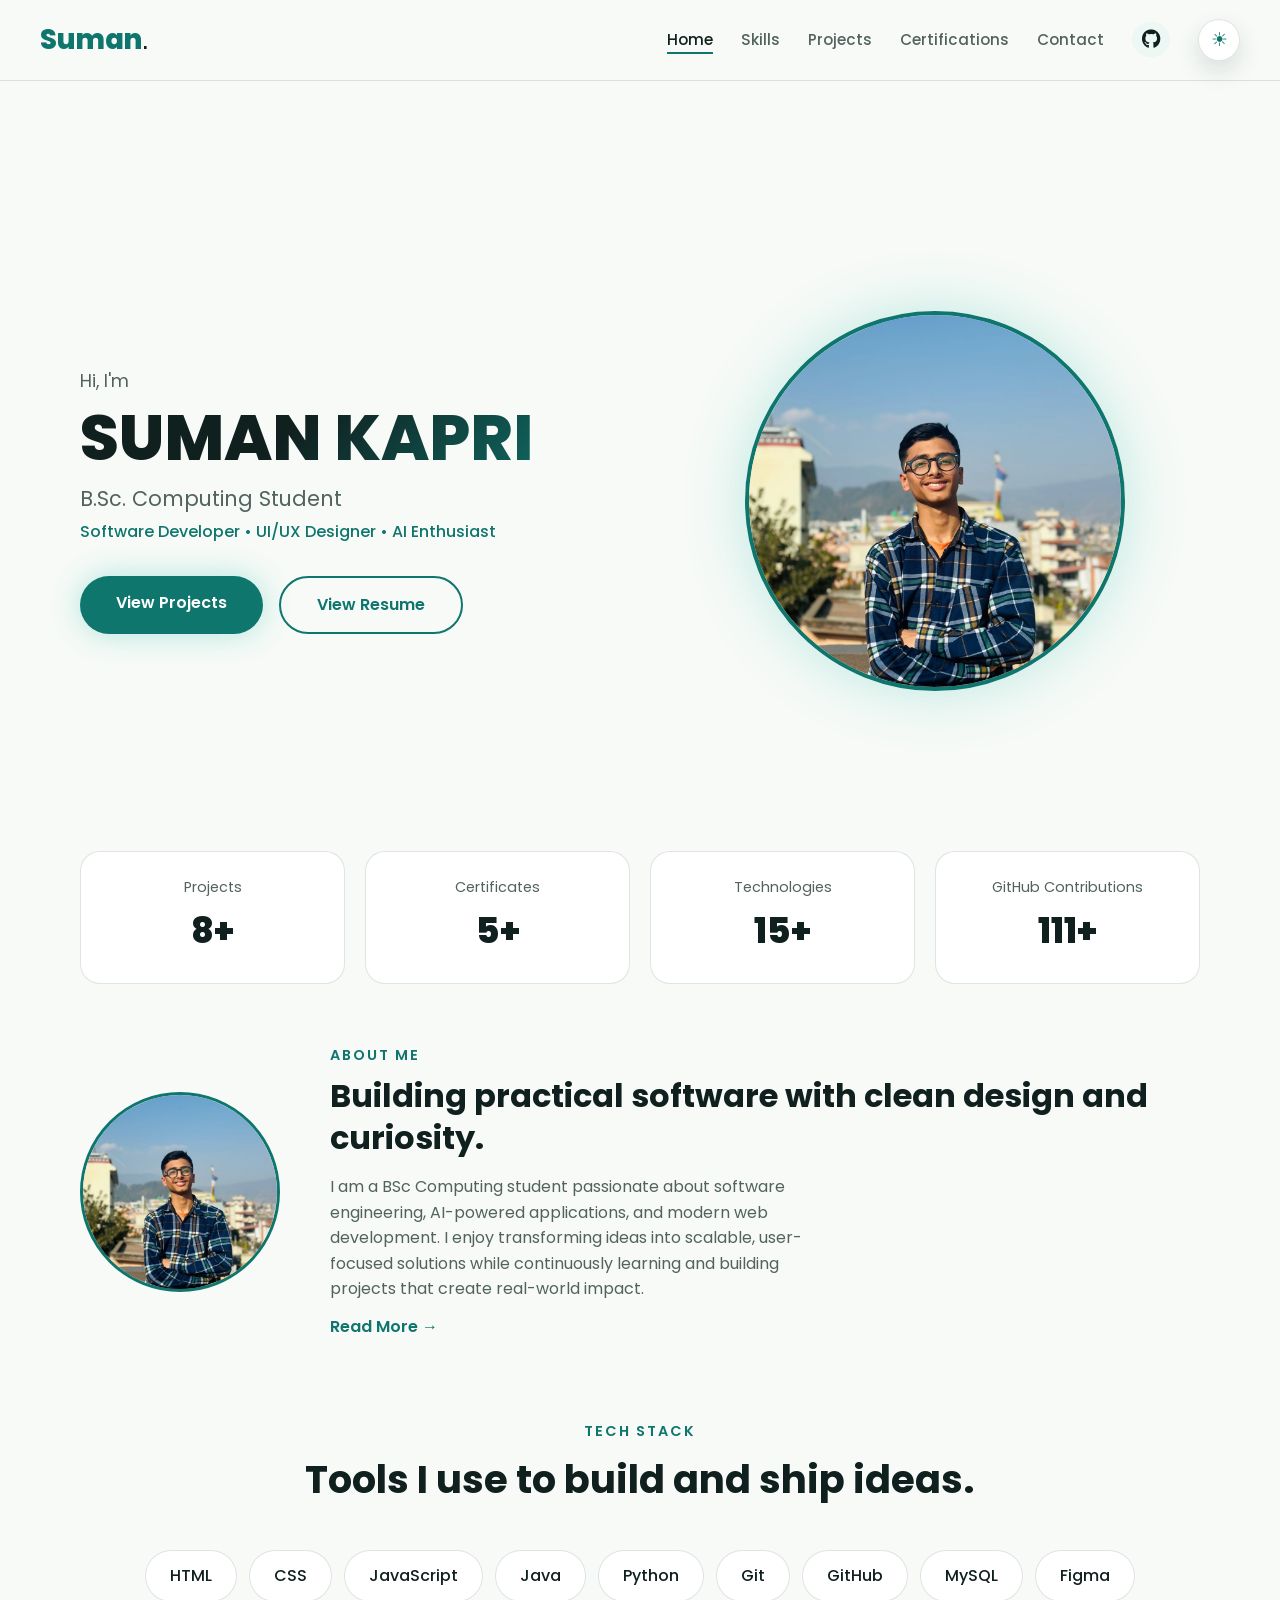
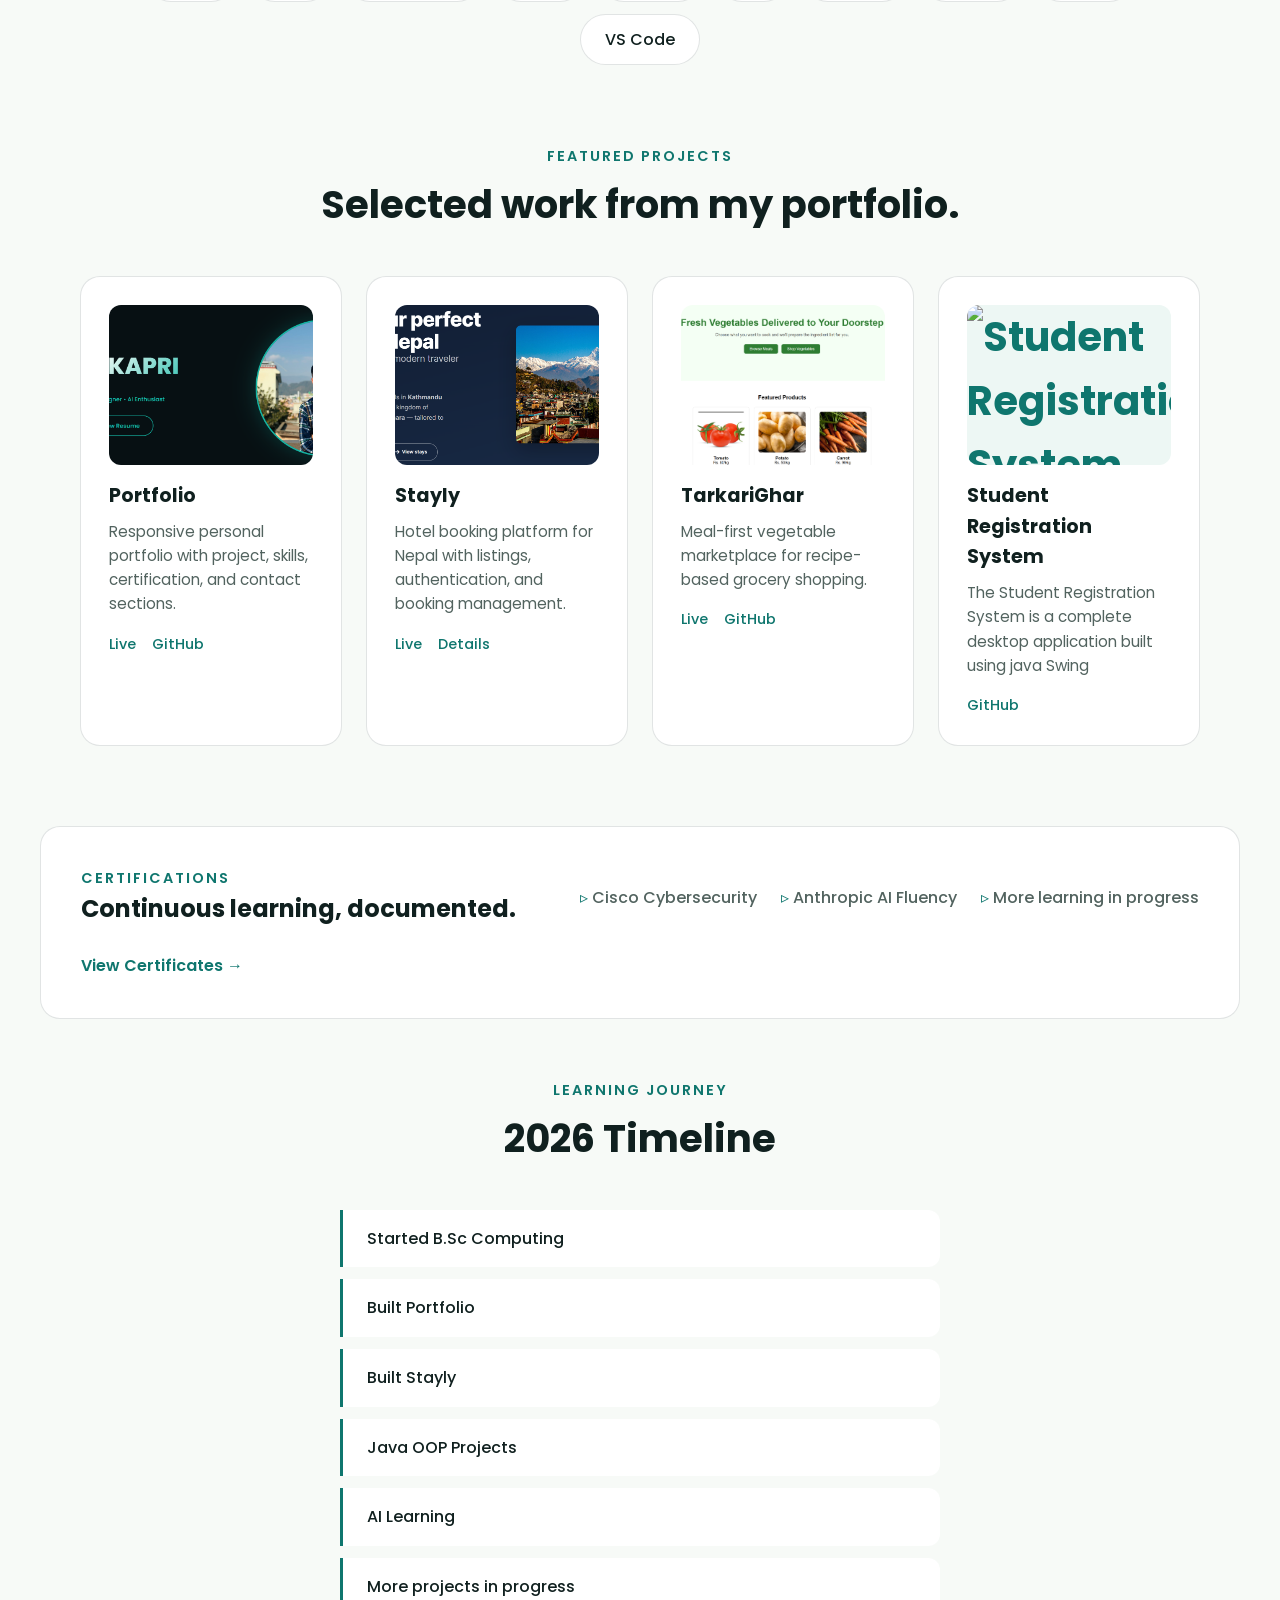
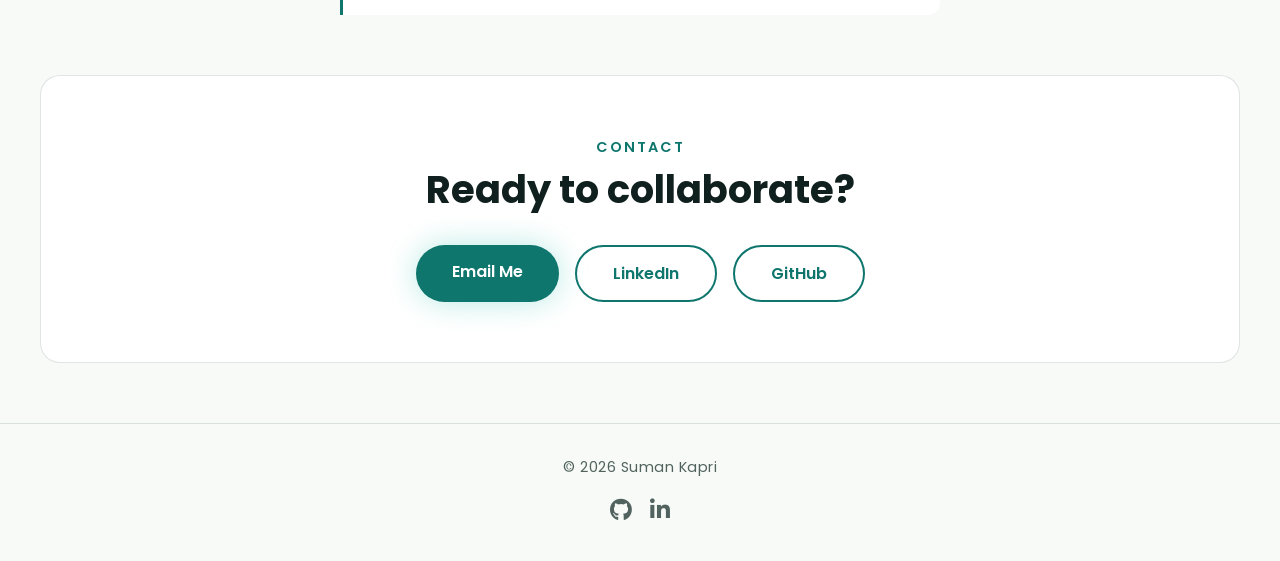
==== commit bd8b84c3: "add project" ====
--- a/index.html
+++ b/index.html
@@ -161,13 +161,16 @@
                     </div>
                 </div>
 
-                <!-- Project 4: Job Portal -->
+                <!-- Project 4: Student Registration System -->
                 <div class="home-project-card">
-                    <div class="project-thumb initials">JP</div>
-                    <h3>Job Portal System</h3>
-                    <p>Java desktop application for job seekers, employers, skill matching, and applications.</p>
-                    <div class="mini-links">
-                        <a href="https://github.com/suman222222/JobPortalSystem" target="_blank">GitHub</a>
+                    <div class="project-thumb">
+                        <img src="assets/Student-registration-system.png" alt="Student Registration System preview" />
+                    </div>
+                    <h3>Student Registration System</h3>
+                    <p>The Student Registration System is a complete desktop application built using java Swing</p>
+                       
+                    <div class="mini-links">
+                        <a href="https://github.com/suman222222/Student-Registration-System" target="_blank">GitHub</a>
                     </div>
                 </div>
 
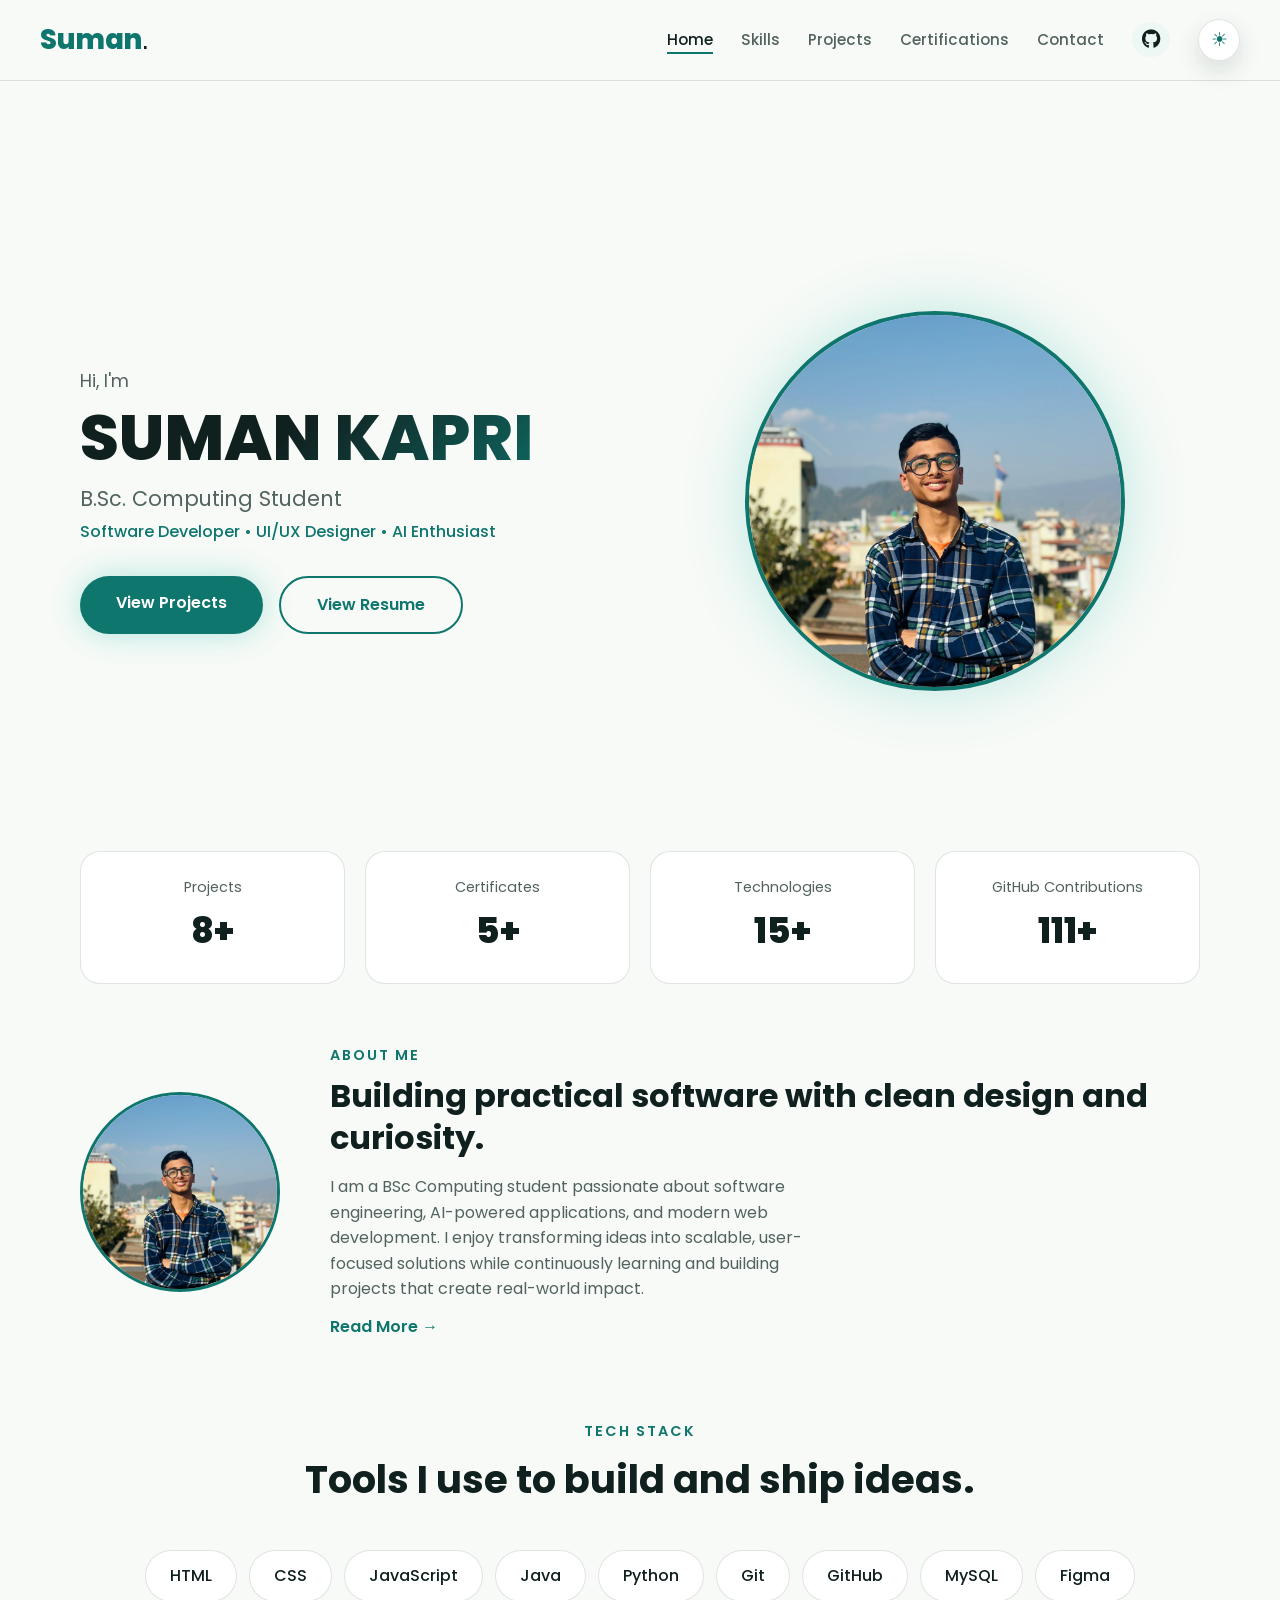
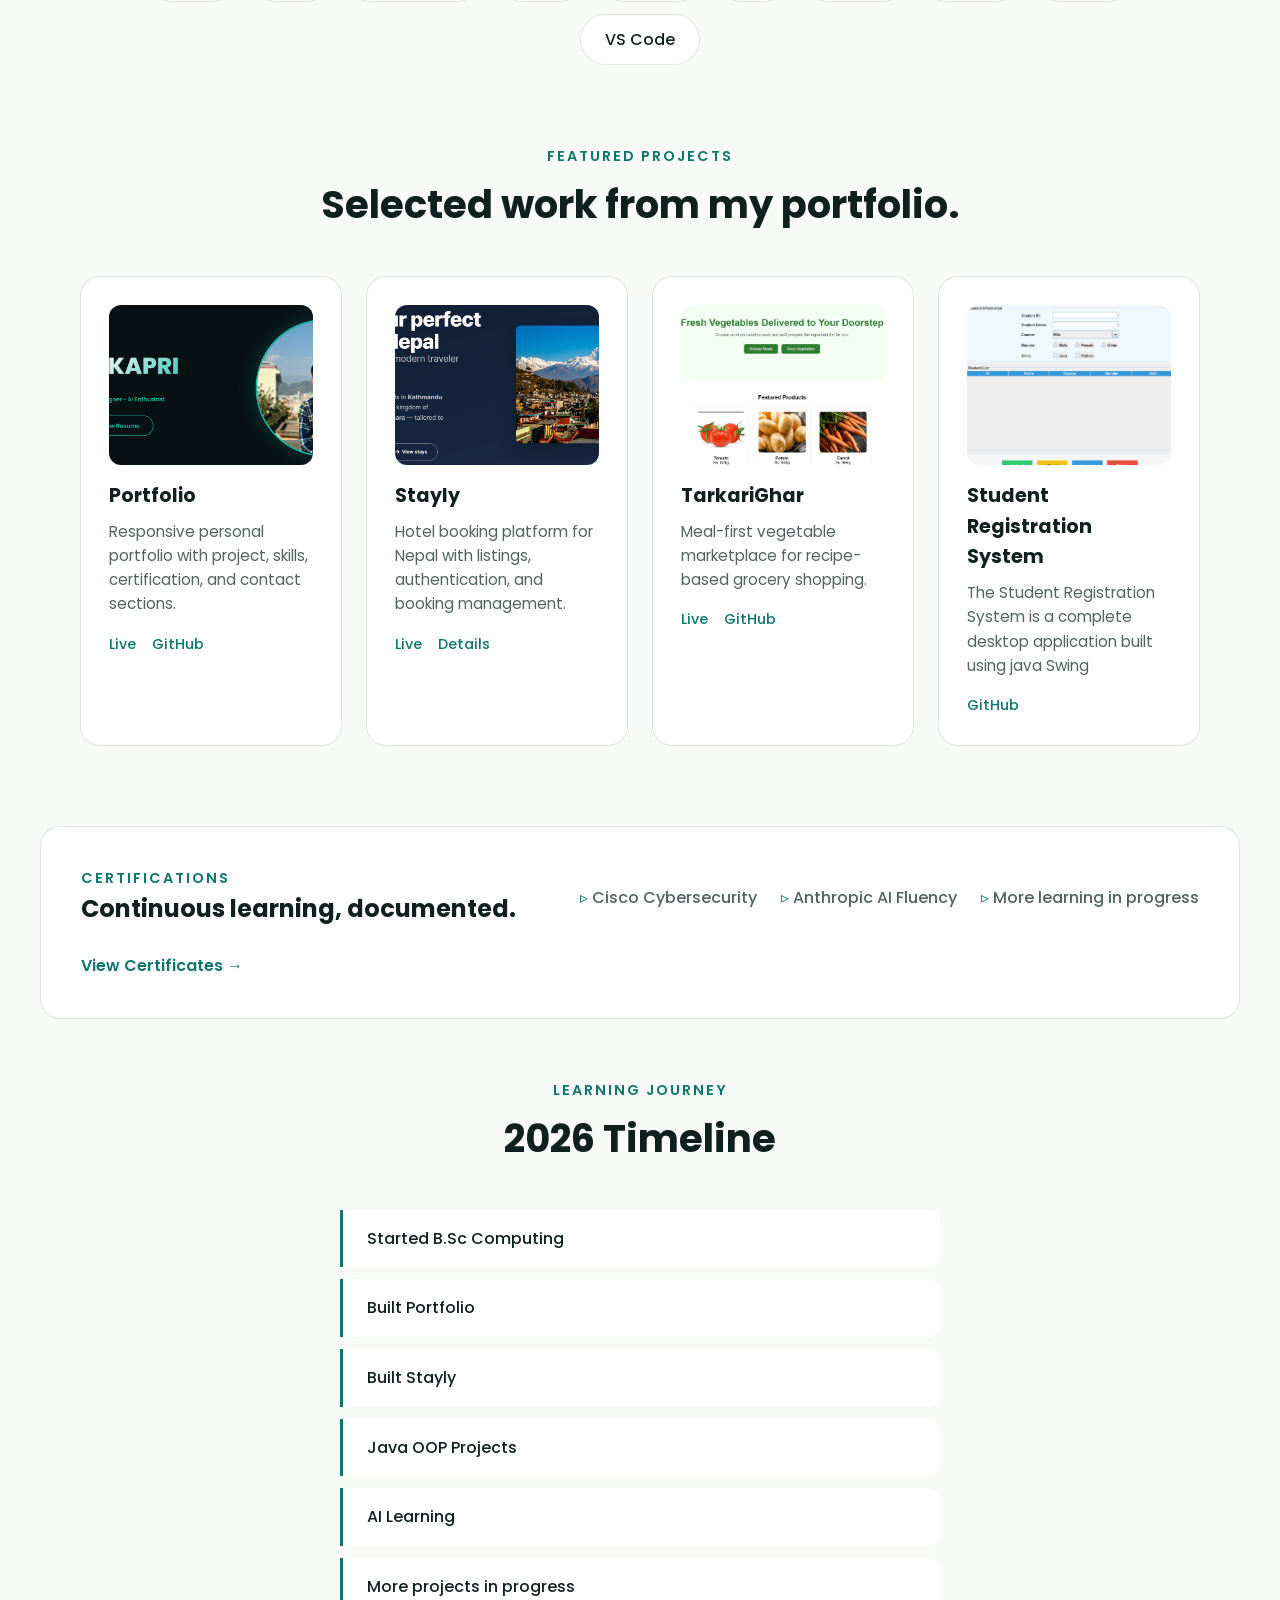
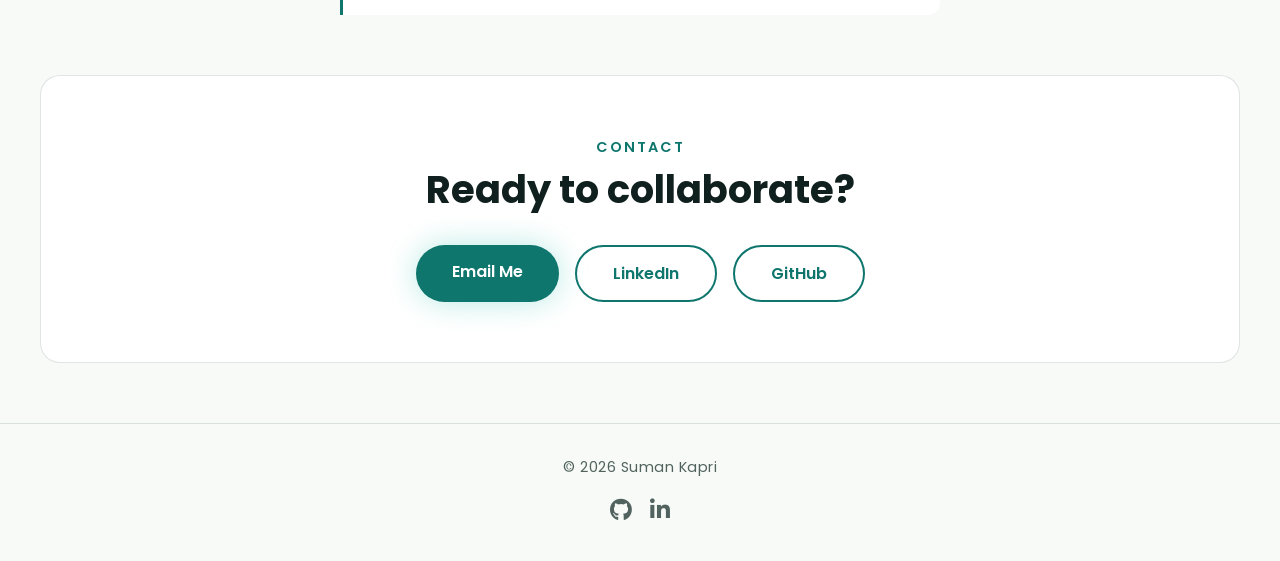
==== commit f1914a33: "Add Google site verification meta tag" ====
--- a/index.html
+++ b/index.html
@@ -9,6 +9,7 @@
     <link rel="stylesheet" href="https://cdnjs.cloudflare.com/ajax/libs/font-awesome/6.5.0/css/all.min.css" />
     <link rel="stylesheet" href="css/style.css" />
 </head>
+    <meta name="google-site-verification" content="dE9uehBoBOO_XMhzQISCkrHqWlHlsp9vCz10mL-gd-U" />
 <body>
 
     <!-- ===== HEADER ===== -->
@@ -232,4 +233,4 @@
     <script src="js/script.js"></script>
 
 </body>
-</html>+</html>
